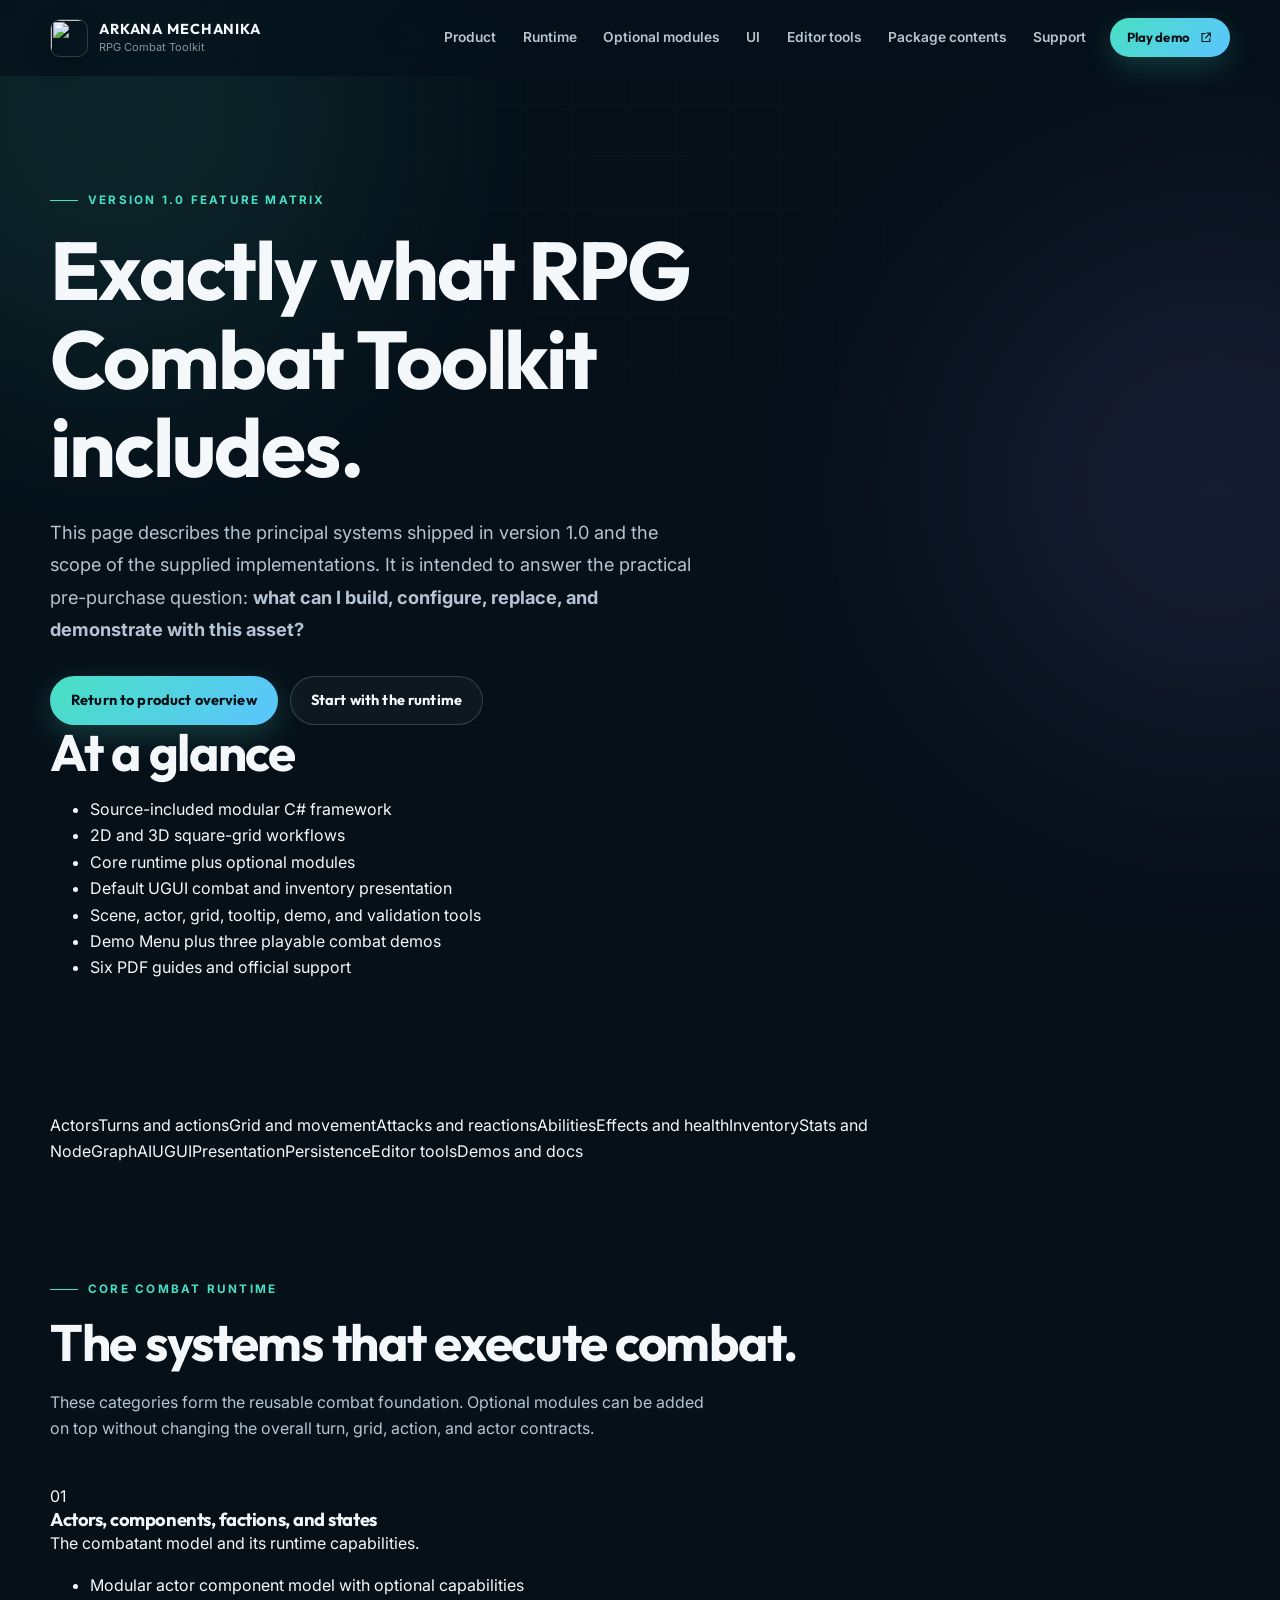
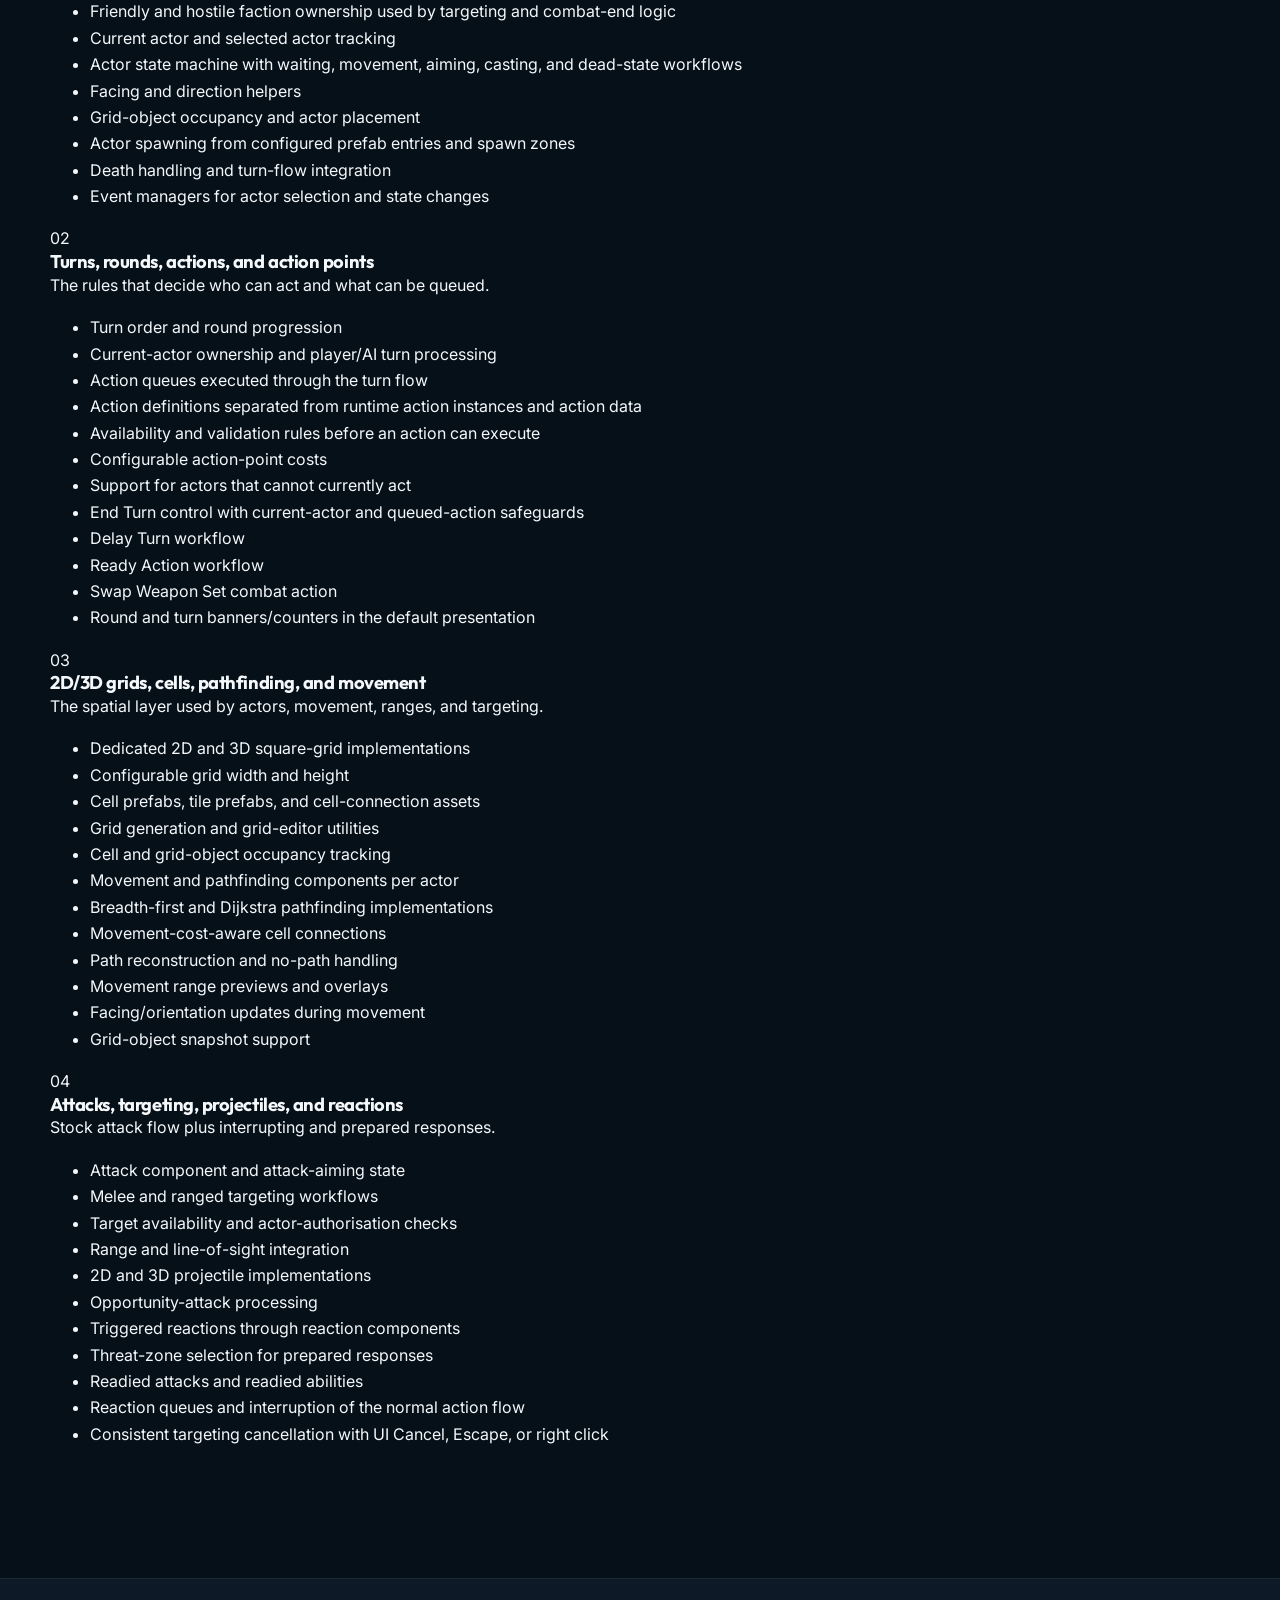
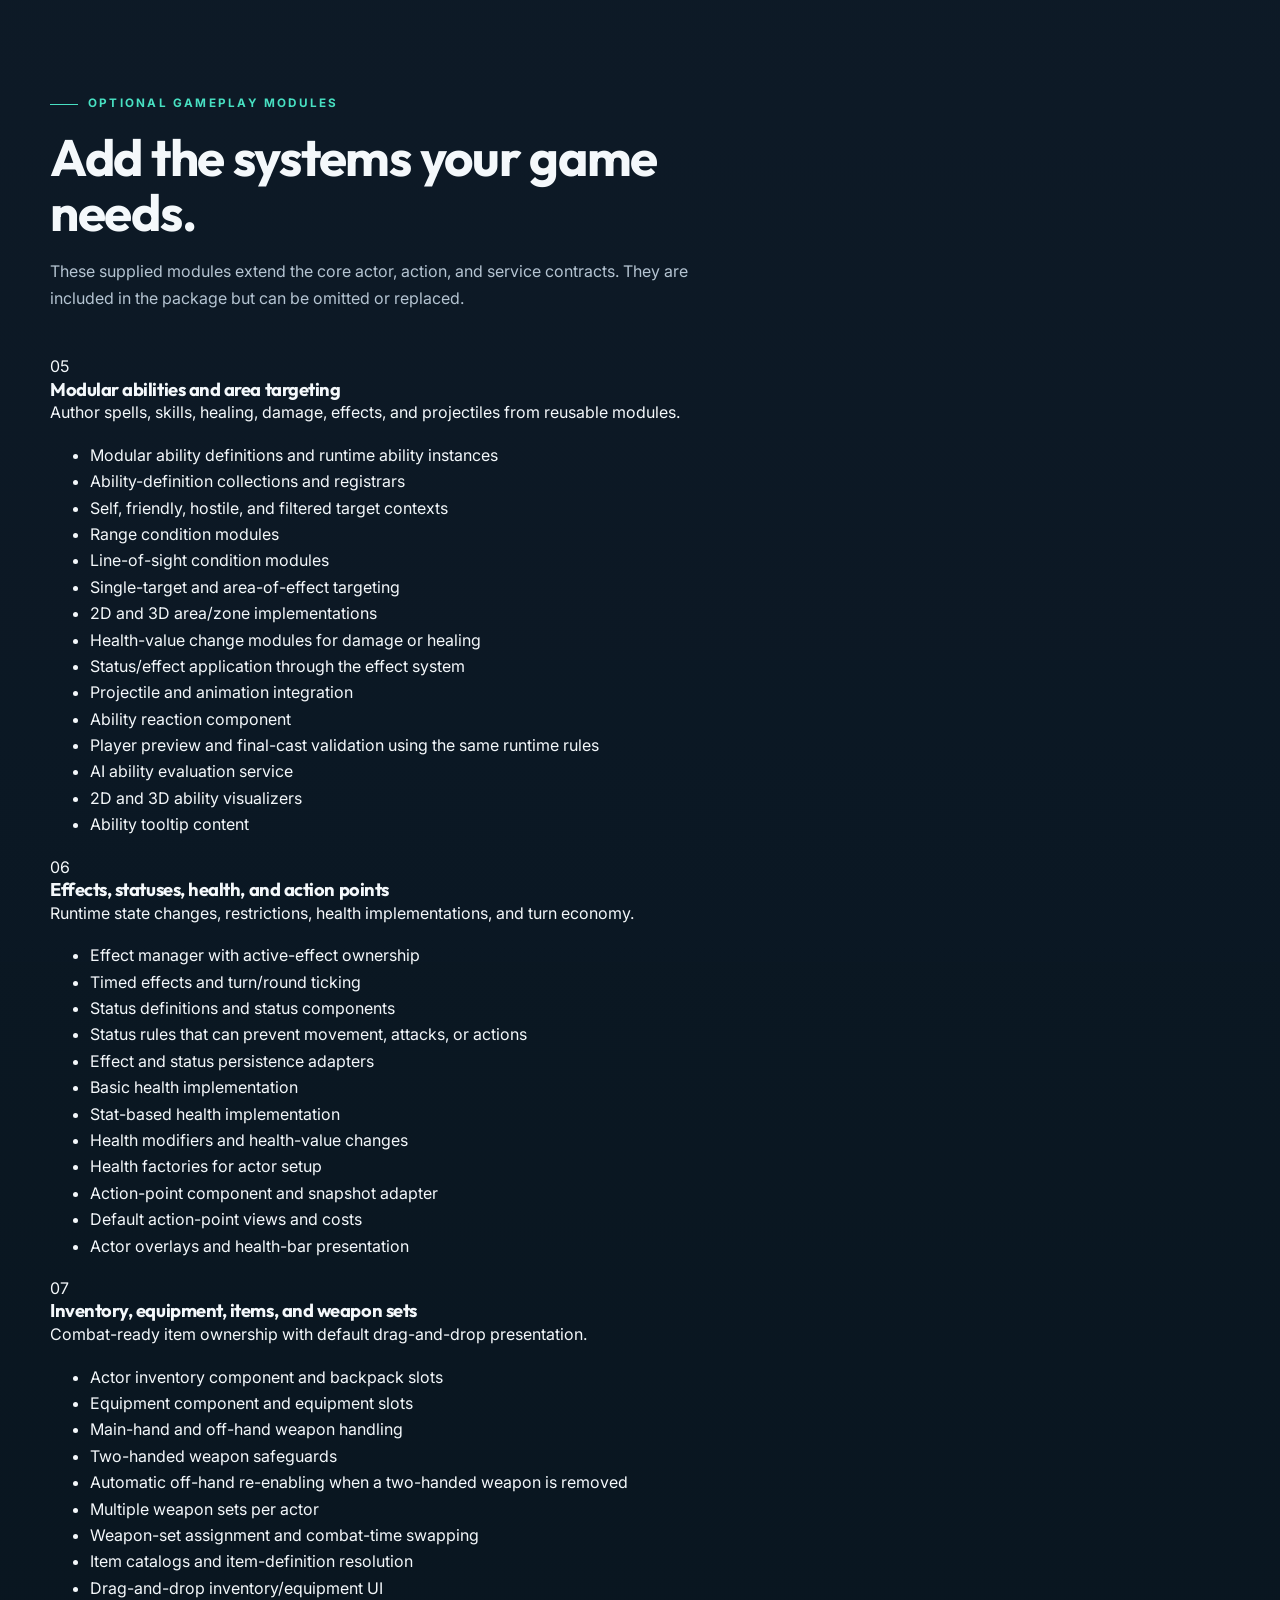
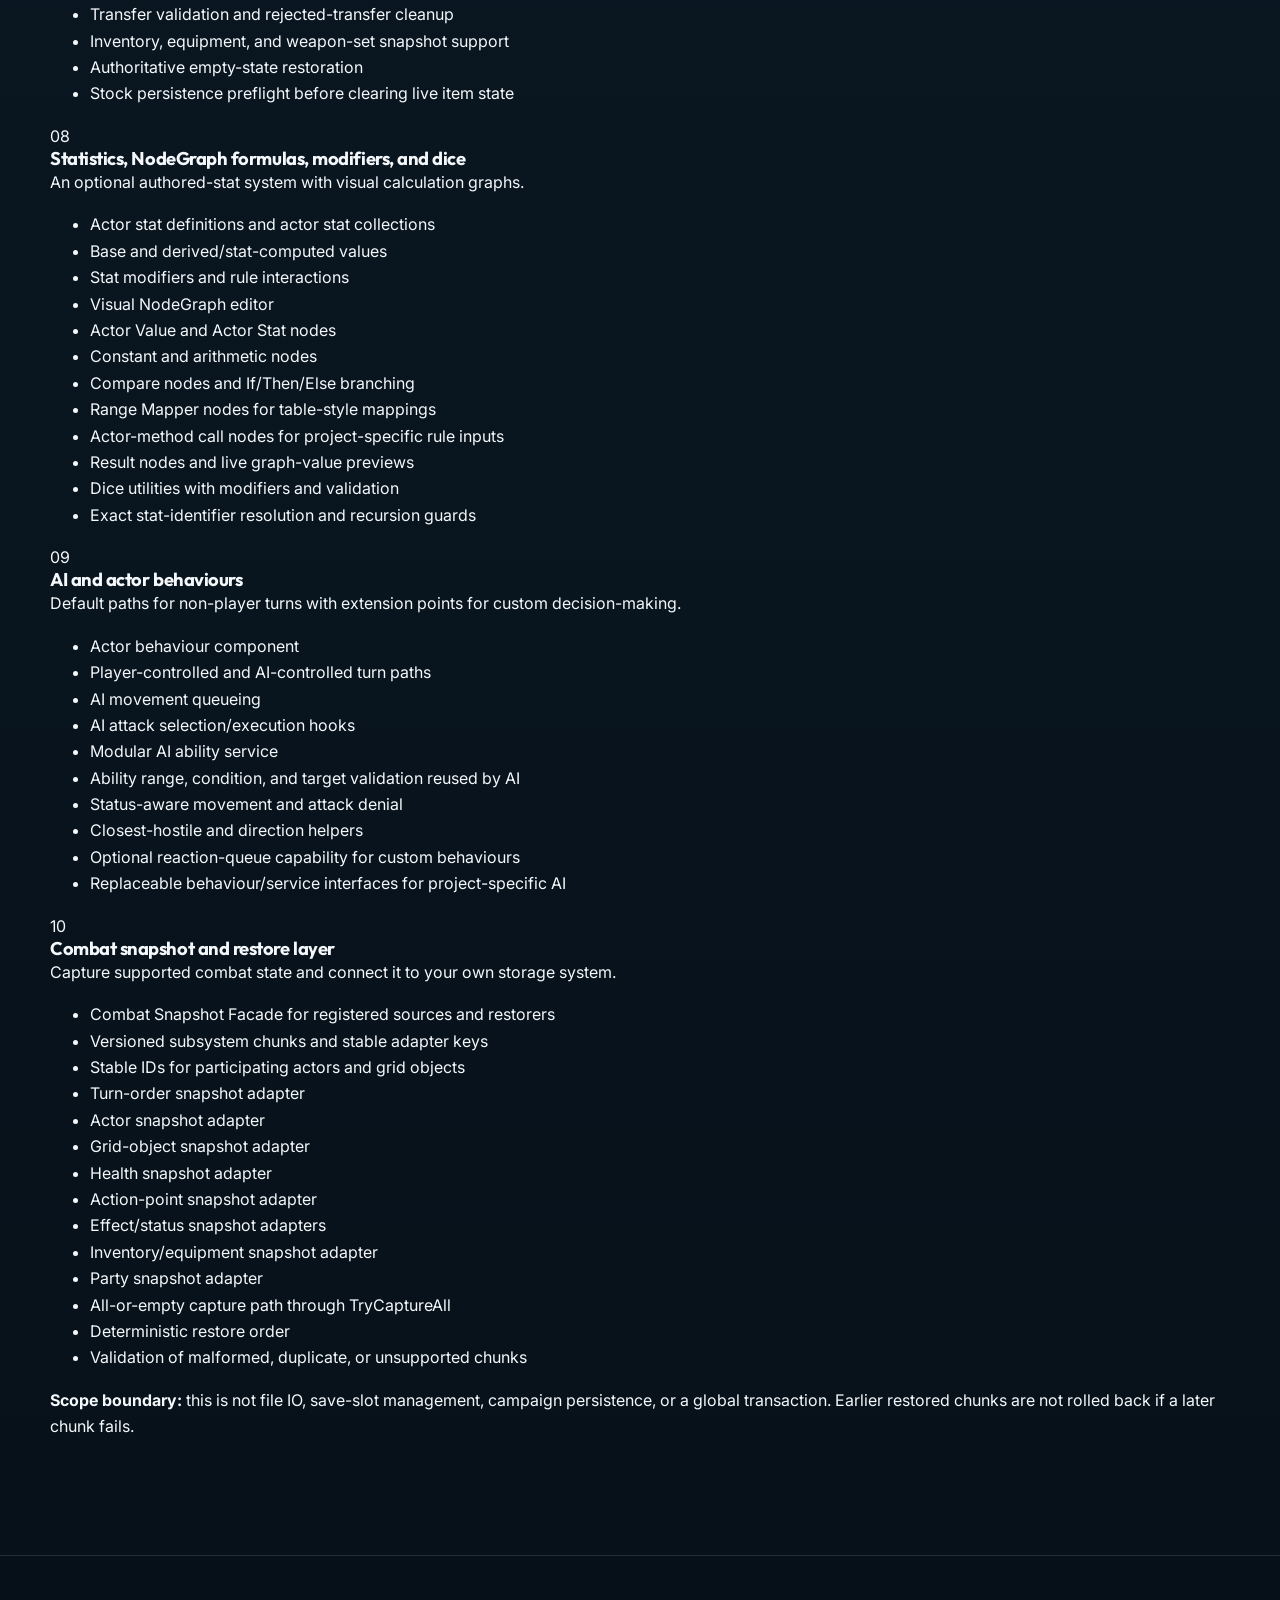
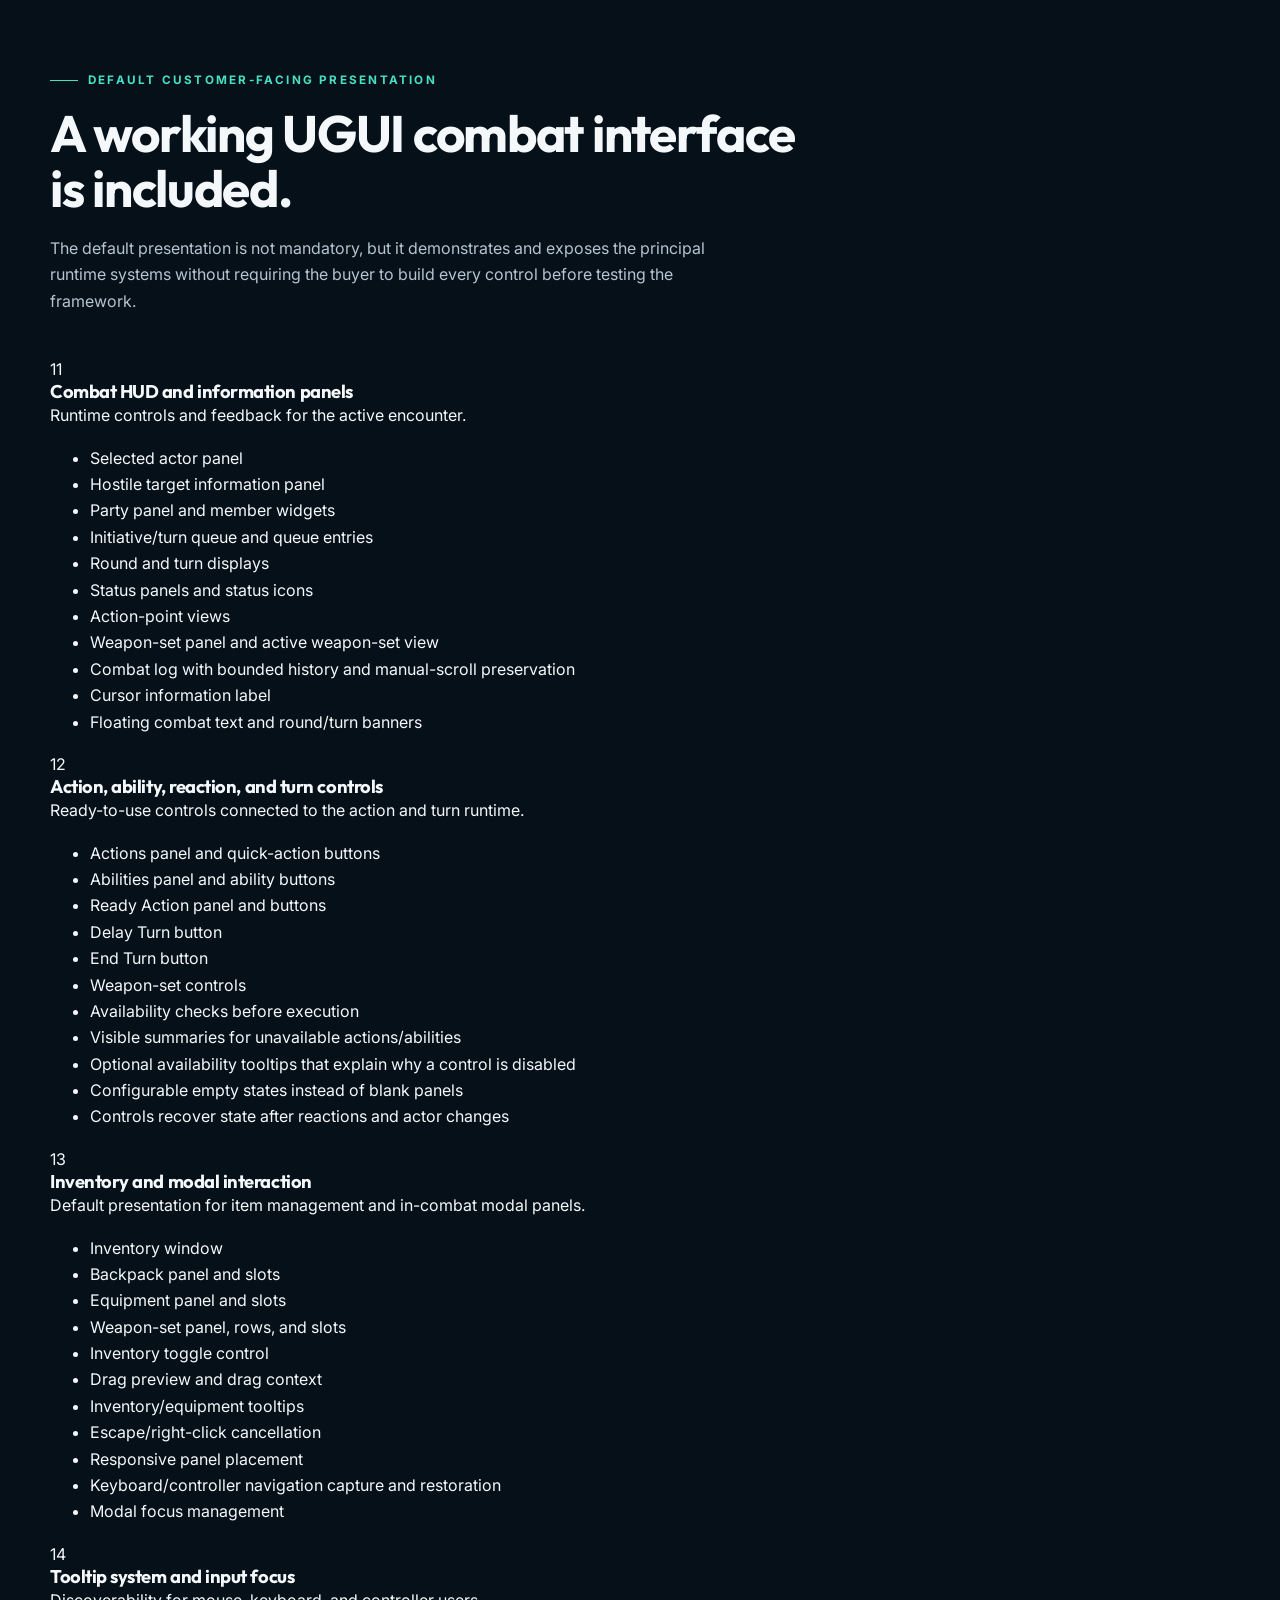
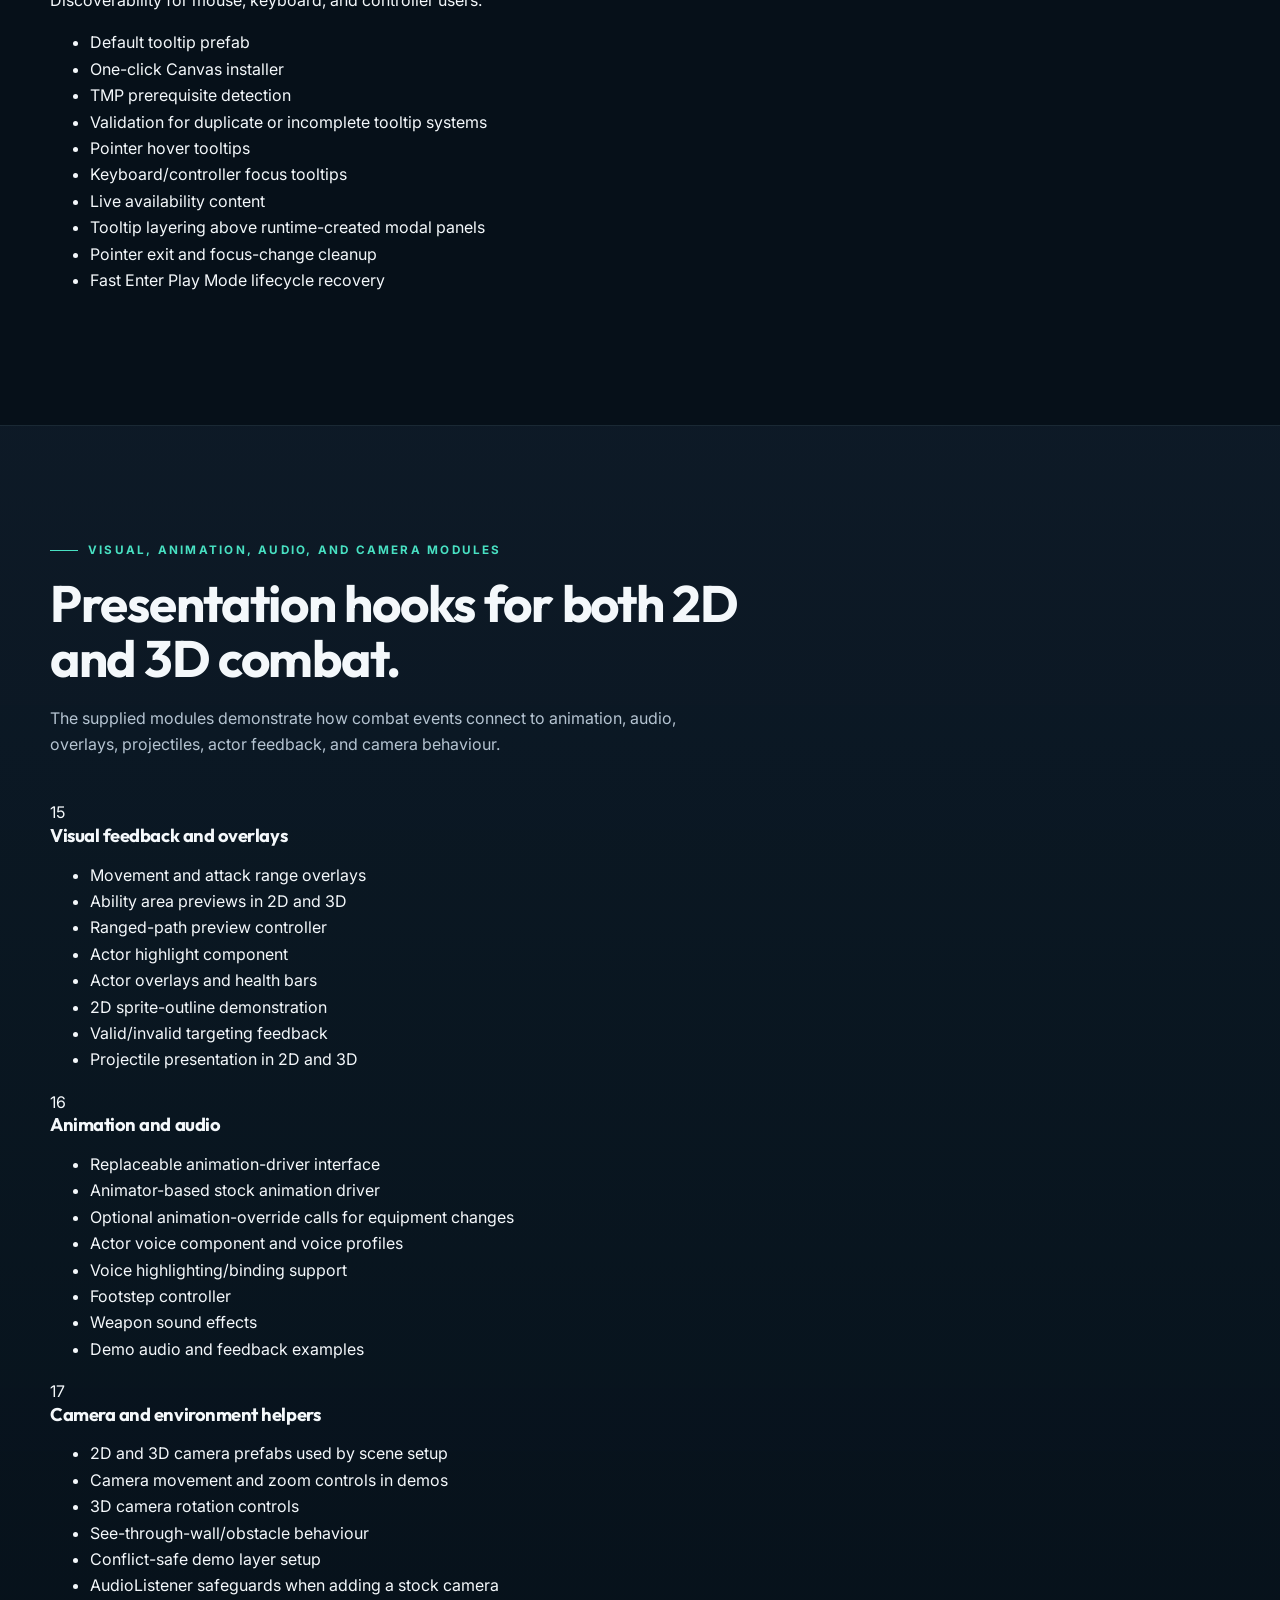
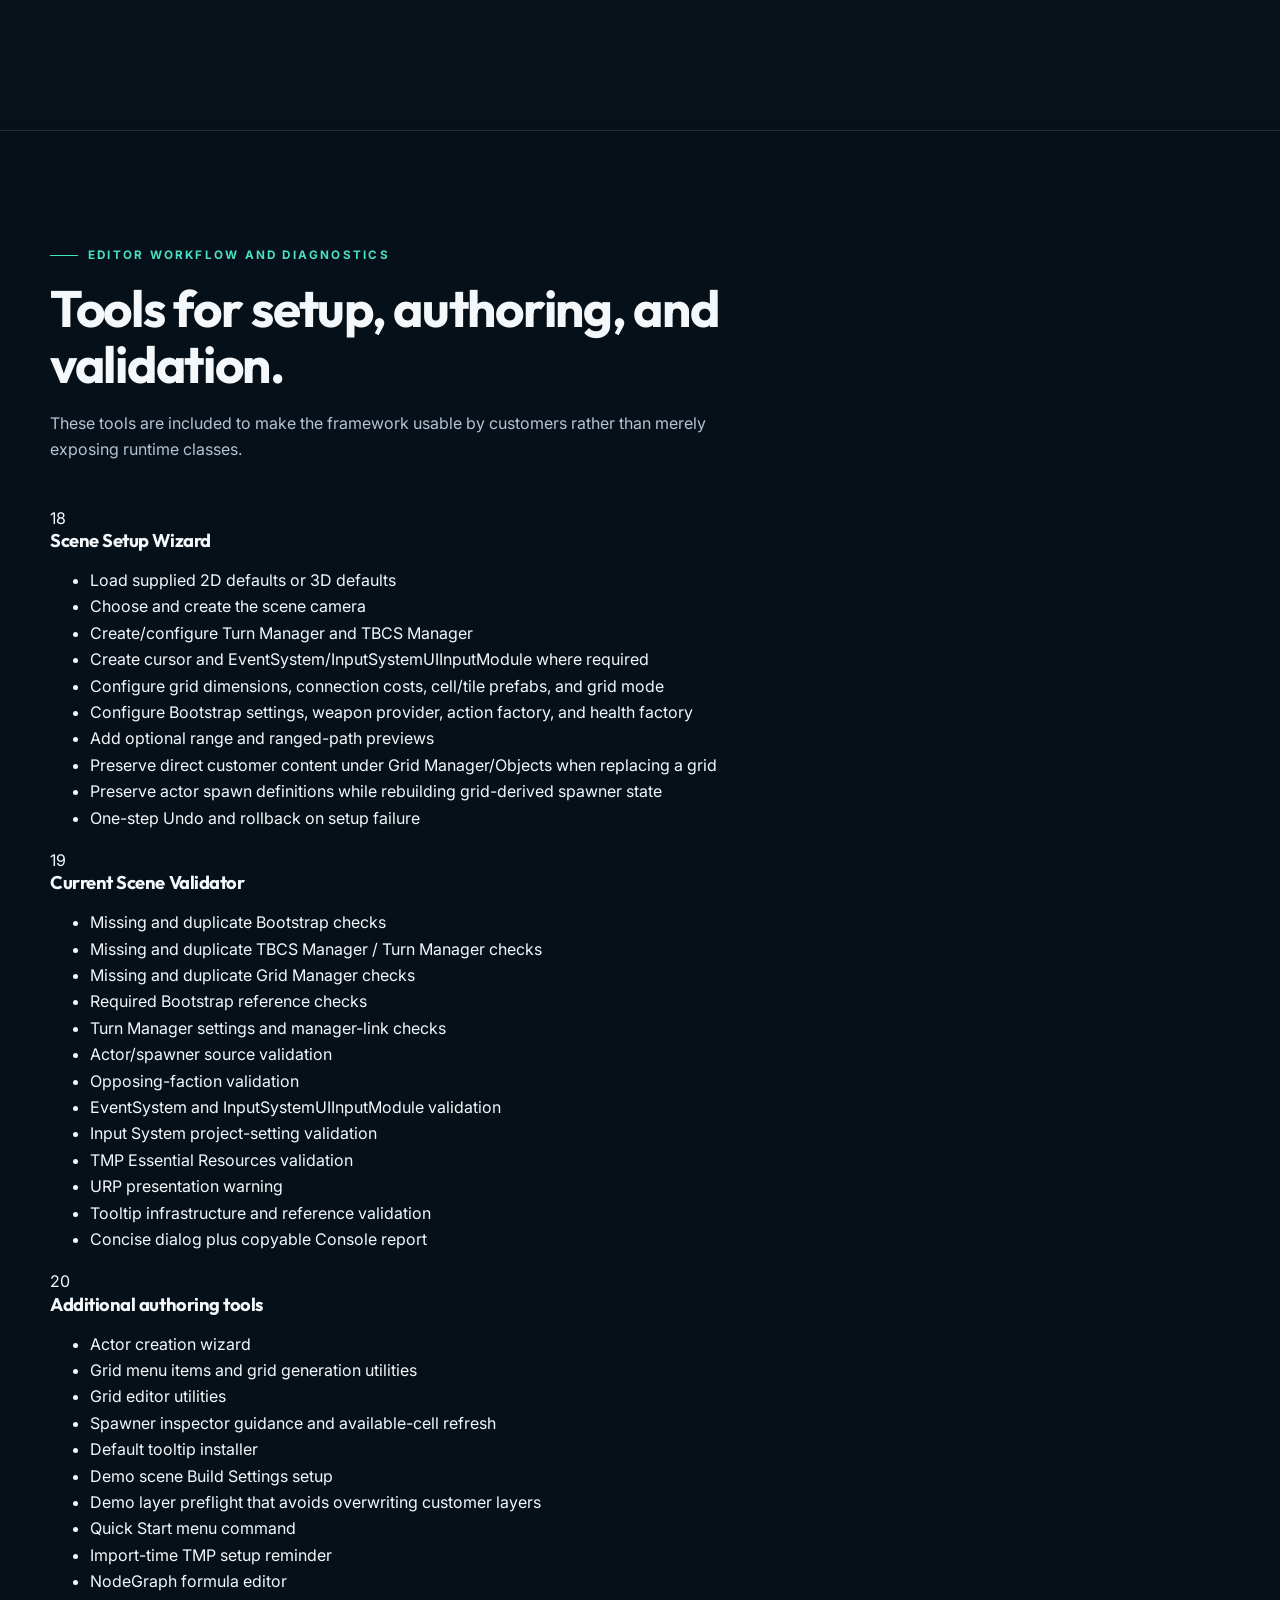
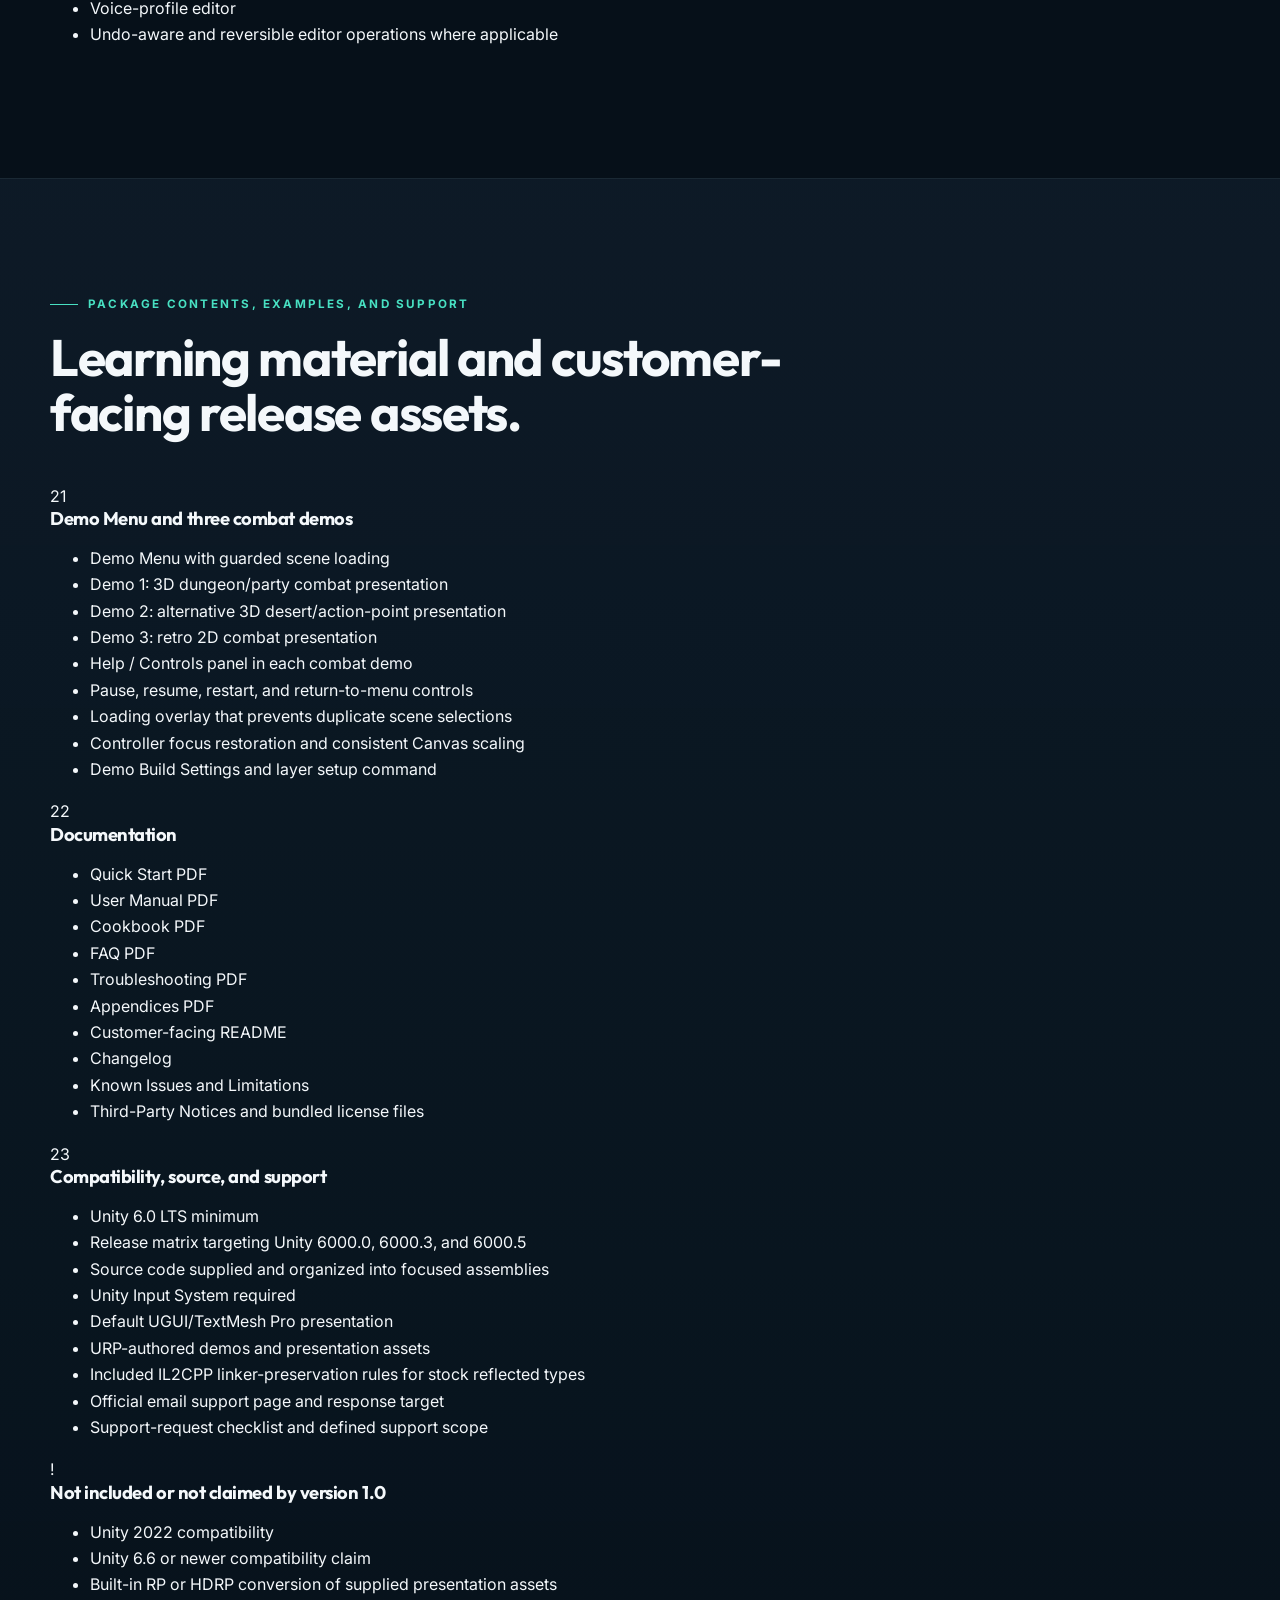
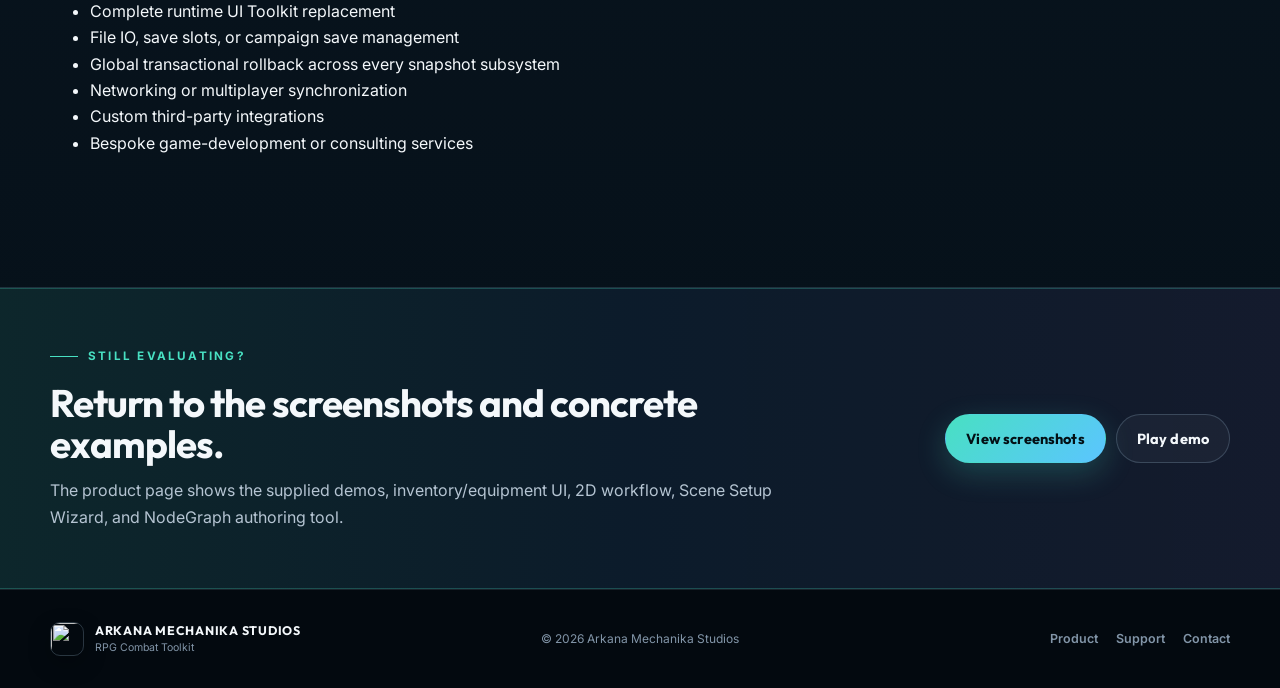
==== features/index.html @ 95cff7cf "Add complete RPG Combat Toolkit feature matrix" ====
<!DOCTYPE html>
<html lang="en">
<head>
  <meta charset="utf-8">
  <meta name="viewport" content="width=device-width, initial-scale=1">
  <title>RPG Combat Toolkit — Complete Version 1.0 Feature List</title>
  <meta name="description" content="Complete category-by-category feature list for RPG Combat Toolkit version 1.0: actors, turns, actions, grids, attacks, abilities, reactions, inventory, stats, AI, UI, persistence, editor tools, demos, documentation, requirements, and limits.">
  <meta name="theme-color" content="#061019">
  <meta name="robots" content="index,follow,max-image-preview:large">
  <link rel="canonical" href="https://arkana-mechanika-studios.github.io/features/">
  <link rel="icon" href="/assets/favicon.svg" type="image/svg+xml">
  <link rel="manifest" href="/site.webmanifest">
  <link rel="preconnect" href="https://fonts.googleapis.com">
  <link rel="preconnect" href="https://fonts.gstatic.com" crossorigin>
  <link href="https://fonts.googleapis.com/css2?family=Inter:wght@400;500;600;700&family=Outfit:wght@500;600;700&display=swap" rel="stylesheet">
  <link rel="stylesheet" href="/style.css">
  <meta property="og:type" content="website">
  <meta property="og:site_name" content="Arkana Mechanika Studios">
  <meta property="og:url" content="https://arkana-mechanika-studios.github.io/features/">
  <meta property="og:title" content="RPG Combat Toolkit — Complete Feature List">
  <meta property="og:description" content="A detailed description of every principal runtime, UI, editor, persistence, demo, and documentation system in version 1.0.">
  <meta property="og:image" content="https://arkana-mechanika-studios.github.io/assets/showcase/ac-graph.webp">
</head>
<body>
  <a class="skip-link" href="#main">Skip to content</a>
  <div class="ambient-grid" aria-hidden="true"></div>

  <header class="site-header" data-header>
    <nav class="nav container" aria-label="Primary navigation">
      <a class="brand" href="/" aria-label="Arkana Mechanika Studios home"><img src="/assets/logo.png" alt="" width="38" height="38"><span><strong>Arkana Mechanika</strong><small>RPG Combat Toolkit</small></span></a>
      <button class="nav-toggle" type="button" aria-expanded="false" aria-controls="nav-menu" data-nav-toggle><span class="sr-only">Open navigation</span><span></span><span></span><span></span></button>
      <div class="nav-menu" id="nav-menu" data-nav-menu>
        <a href="/">Product</a>
        <a href="#runtime">Runtime</a>
        <a href="#optional">Optional modules</a>
        <a href="#ui">UI</a>
        <a href="#editor">Editor tools</a>
        <a href="#package">Package contents</a>
        <a href="/support/">Support</a>
        <a class="button button--small button--primary nav-demo" href="https://arkana-mechanika-studios.itch.io/rpg-combat-toolkit-demo-1" target="_blank" rel="noopener noreferrer">Play demo <svg aria-hidden="true"><use href="/assets/icons.svg#external"></use></svg></a>
      </div>
    </nav>
  </header>

  <main id="main">
    <section class="section feature-hero">
      <div class="container feature-hero-layout">
        <div class="reveal">
          <p class="eyebrow"><span></span> Version 1.0 feature matrix</p>
          <h1>Exactly what RPG Combat Toolkit includes.</h1>
          <p class="hero-lede">This page describes the principal systems shipped in version 1.0 and the scope of the supplied implementations. It is intended to answer the practical pre-purchase question: <strong>what can I build, configure, replace, and demonstrate with this asset?</strong></p>
          <div class="hero-actions"><a class="button button--primary" href="/">Return to product overview</a><a class="button button--secondary" href="#runtime">Start with the runtime</a></div>
        </div>
        <aside class="feature-summary reveal"><h2>At a glance</h2><ul><li>Source-included modular C# framework</li><li>2D and 3D square-grid workflows</li><li>Core runtime plus optional modules</li><li>Default UGUI combat and inventory presentation</li><li>Scene, actor, grid, tooltip, demo, and validation tools</li><li>Demo Menu plus three playable combat demos</li><li>Six PDF guides and official support</li></ul></aside>
      </div>
    </section>

    <nav class="feature-jump container" aria-label="Feature categories">
      <a href="#actors">Actors</a><a href="#turns">Turns and actions</a><a href="#grids">Grid and movement</a><a href="#attacks">Attacks and reactions</a><a href="#abilities">Abilities</a><a href="#effects">Effects and health</a><a href="#inventory">Inventory</a><a href="#stats">Stats and NodeGraph</a><a href="#ai">AI</a><a href="#ui">UGUI</a><a href="#presentation">Presentation</a><a href="#persistence">Persistence</a><a href="#editor">Editor tools</a><a href="#package">Demos and docs</a>
    </nav>

    <section class="section" id="runtime">
      <div class="container">
        <div class="section-heading reveal"><p class="eyebrow"><span></span> Core combat runtime</p><h2>The systems that execute combat.</h2><p>These categories form the reusable combat foundation. Optional modules can be added on top without changing the overall turn, grid, action, and actor contracts.</p></div>
        <div class="catalogue-grid">
          <article class="catalogue-card reveal" id="actors"><header><span>01</span><div><h3>Actors, components, factions, and states</h3><p>The combatant model and its runtime capabilities.</p></div></header><ul><li>Modular actor component model with optional capabilities</li><li>Friendly and hostile faction ownership used by targeting and combat-end logic</li><li>Current actor and selected actor tracking</li><li>Actor state machine with waiting, movement, aiming, casting, and dead-state workflows</li><li>Facing and direction helpers</li><li>Grid-object occupancy and actor placement</li><li>Actor spawning from configured prefab entries and spawn zones</li><li>Death handling and turn-flow integration</li><li>Event managers for actor selection and state changes</li></ul></article>

          <article class="catalogue-card reveal" id="turns"><header><span>02</span><div><h3>Turns, rounds, actions, and action points</h3><p>The rules that decide who can act and what can be queued.</p></div></header><ul><li>Turn order and round progression</li><li>Current-actor ownership and player/AI turn processing</li><li>Action queues executed through the turn flow</li><li>Action definitions separated from runtime action instances and action data</li><li>Availability and validation rules before an action can execute</li><li>Configurable action-point costs</li><li>Support for actors that cannot currently act</li><li>End Turn control with current-actor and queued-action safeguards</li><li>Delay Turn workflow</li><li>Ready Action workflow</li><li>Swap Weapon Set combat action</li><li>Round and turn banners/counters in the default presentation</li></ul></article>

          <article class="catalogue-card reveal" id="grids"><header><span>03</span><div><h3>2D/3D grids, cells, pathfinding, and movement</h3><p>The spatial layer used by actors, movement, ranges, and targeting.</p></div></header><ul><li>Dedicated 2D and 3D square-grid implementations</li><li>Configurable grid width and height</li><li>Cell prefabs, tile prefabs, and cell-connection assets</li><li>Grid generation and grid-editor utilities</li><li>Cell and grid-object occupancy tracking</li><li>Movement and pathfinding components per actor</li><li>Breadth-first and Dijkstra pathfinding implementations</li><li>Movement-cost-aware cell connections</li><li>Path reconstruction and no-path handling</li><li>Movement range previews and overlays</li><li>Facing/orientation updates during movement</li><li>Grid-object snapshot support</li></ul></article>

          <article class="catalogue-card reveal" id="attacks"><header><span>04</span><div><h3>Attacks, targeting, projectiles, and reactions</h3><p>Stock attack flow plus interrupting and prepared responses.</p></div></header><ul><li>Attack component and attack-aiming state</li><li>Melee and ranged targeting workflows</li><li>Target availability and actor-authorisation checks</li><li>Range and line-of-sight integration</li><li>2D and 3D projectile implementations</li><li>Opportunity-attack processing</li><li>Triggered reactions through reaction components</li><li>Threat-zone selection for prepared responses</li><li>Readied attacks and readied abilities</li><li>Reaction queues and interruption of the normal action flow</li><li>Consistent targeting cancellation with UI Cancel, Escape, or right click</li></ul></article>
        </div>
      </div>
    </section>

    <section class="section section--surface" id="optional">
      <div class="container">
        <div class="section-heading reveal"><p class="eyebrow"><span></span> Optional gameplay modules</p><h2>Add the systems your game needs.</h2><p>These supplied modules extend the core actor, action, and service contracts. They are included in the package but can be omitted or replaced.</p></div>
        <div class="catalogue-grid">
          <article class="catalogue-card reveal" id="abilities"><header><span>05</span><div><h3>Modular abilities and area targeting</h3><p>Author spells, skills, healing, damage, effects, and projectiles from reusable modules.</p></div></header><ul><li>Modular ability definitions and runtime ability instances</li><li>Ability-definition collections and registrars</li><li>Self, friendly, hostile, and filtered target contexts</li><li>Range condition modules</li><li>Line-of-sight condition modules</li><li>Single-target and area-of-effect targeting</li><li>2D and 3D area/zone implementations</li><li>Health-value change modules for damage or healing</li><li>Status/effect application through the effect system</li><li>Projectile and animation integration</li><li>Ability reaction component</li><li>Player preview and final-cast validation using the same runtime rules</li><li>AI ability evaluation service</li><li>2D and 3D ability visualizers</li><li>Ability tooltip content</li></ul></article>

          <article class="catalogue-card reveal" id="effects"><header><span>06</span><div><h3>Effects, statuses, health, and action points</h3><p>Runtime state changes, restrictions, health implementations, and turn economy.</p></div></header><ul><li>Effect manager with active-effect ownership</li><li>Timed effects and turn/round ticking</li><li>Status definitions and status components</li><li>Status rules that can prevent movement, attacks, or actions</li><li>Effect and status persistence adapters</li><li>Basic health implementation</li><li>Stat-based health implementation</li><li>Health modifiers and health-value changes</li><li>Health factories for actor setup</li><li>Action-point component and snapshot adapter</li><li>Default action-point views and costs</li><li>Actor overlays and health-bar presentation</li></ul></article>

          <article class="catalogue-card reveal" id="inventory"><header><span>07</span><div><h3>Inventory, equipment, items, and weapon sets</h3><p>Combat-ready item ownership with default drag-and-drop presentation.</p></div></header><ul><li>Actor inventory component and backpack slots</li><li>Equipment component and equipment slots</li><li>Main-hand and off-hand weapon handling</li><li>Two-handed weapon safeguards</li><li>Automatic off-hand re-enabling when a two-handed weapon is removed</li><li>Multiple weapon sets per actor</li><li>Weapon-set assignment and combat-time swapping</li><li>Item catalogs and item-definition resolution</li><li>Drag-and-drop inventory/equipment UI</li><li>Transfer validation and rejected-transfer cleanup</li><li>Inventory, equipment, and weapon-set snapshot support</li><li>Authoritative empty-state restoration</li><li>Stock persistence preflight before clearing live item state</li></ul></article>

          <article class="catalogue-card reveal" id="stats"><header><span>08</span><div><h3>Statistics, NodeGraph formulas, modifiers, and dice</h3><p>An optional authored-stat system with visual calculation graphs.</p></div></header><ul><li>Actor stat definitions and actor stat collections</li><li>Base and derived/stat-computed values</li><li>Stat modifiers and rule interactions</li><li>Visual NodeGraph editor</li><li>Actor Value and Actor Stat nodes</li><li>Constant and arithmetic nodes</li><li>Compare nodes and If/Then/Else branching</li><li>Range Mapper nodes for table-style mappings</li><li>Actor-method call nodes for project-specific rule inputs</li><li>Result nodes and live graph-value previews</li><li>Dice utilities with modifiers and validation</li><li>Exact stat-identifier resolution and recursion guards</li></ul></article>

          <article class="catalogue-card reveal" id="ai"><header><span>09</span><div><h3>AI and actor behaviours</h3><p>Default paths for non-player turns with extension points for custom decision-making.</p></div></header><ul><li>Actor behaviour component</li><li>Player-controlled and AI-controlled turn paths</li><li>AI movement queueing</li><li>AI attack selection/execution hooks</li><li>Modular AI ability service</li><li>Ability range, condition, and target validation reused by AI</li><li>Status-aware movement and attack denial</li><li>Closest-hostile and direction helpers</li><li>Optional reaction-queue capability for custom behaviours</li><li>Replaceable behaviour/service interfaces for project-specific AI</li></ul></article>

          <article class="catalogue-card reveal" id="persistence"><header><span>10</span><div><h3>Combat snapshot and restore layer</h3><p>Capture supported combat state and connect it to your own storage system.</p></div></header><ul><li>Combat Snapshot Facade for registered sources and restorers</li><li>Versioned subsystem chunks and stable adapter keys</li><li>Stable IDs for participating actors and grid objects</li><li>Turn-order snapshot adapter</li><li>Actor snapshot adapter</li><li>Grid-object snapshot adapter</li><li>Health snapshot adapter</li><li>Action-point snapshot adapter</li><li>Effect/status snapshot adapters</li><li>Inventory/equipment snapshot adapter</li><li>Party snapshot adapter</li><li>All-or-empty capture path through TryCaptureAll</li><li>Deterministic restore order</li><li>Validation of malformed, duplicate, or unsupported chunks</li></ul><div class="scope-note"><strong>Scope boundary:</strong> this is not file IO, save-slot management, campaign persistence, or a global transaction. Earlier restored chunks are not rolled back if a later chunk fails.</div></article>
        </div>
      </div>
    </section>

    <section class="section" id="ui">
      <div class="container">
        <div class="section-heading reveal"><p class="eyebrow"><span></span> Default customer-facing presentation</p><h2>A working UGUI combat interface is included.</h2><p>The default presentation is not mandatory, but it demonstrates and exposes the principal runtime systems without requiring the buyer to build every control before testing the framework.</p></div>
        <div class="catalogue-grid">
          <article class="catalogue-card reveal"><header><span>11</span><div><h3>Combat HUD and information panels</h3><p>Runtime controls and feedback for the active encounter.</p></div></header><ul><li>Selected actor panel</li><li>Hostile target information panel</li><li>Party panel and member widgets</li><li>Initiative/turn queue and queue entries</li><li>Round and turn displays</li><li>Status panels and status icons</li><li>Action-point views</li><li>Weapon-set panel and active weapon-set view</li><li>Combat log with bounded history and manual-scroll preservation</li><li>Cursor information label</li><li>Floating combat text and round/turn banners</li></ul></article>

          <article class="catalogue-card reveal"><header><span>12</span><div><h3>Action, ability, reaction, and turn controls</h3><p>Ready-to-use controls connected to the action and turn runtime.</p></div></header><ul><li>Actions panel and quick-action buttons</li><li>Abilities panel and ability buttons</li><li>Ready Action panel and buttons</li><li>Delay Turn button</li><li>End Turn button</li><li>Weapon-set controls</li><li>Availability checks before execution</li><li>Visible summaries for unavailable actions/abilities</li><li>Optional availability tooltips that explain why a control is disabled</li><li>Configurable empty states instead of blank panels</li><li>Controls recover state after reactions and actor changes</li></ul></article>

          <article class="catalogue-card reveal"><header><span>13</span><div><h3>Inventory and modal interaction</h3><p>Default presentation for item management and in-combat modal panels.</p></div></header><ul><li>Inventory window</li><li>Backpack panel and slots</li><li>Equipment panel and slots</li><li>Weapon-set panel, rows, and slots</li><li>Inventory toggle control</li><li>Drag preview and drag context</li><li>Inventory/equipment tooltips</li><li>Escape/right-click cancellation</li><li>Responsive panel placement</li><li>Keyboard/controller navigation capture and restoration</li><li>Modal focus management</li></ul></article>

          <article class="catalogue-card reveal"><header><span>14</span><div><h3>Tooltip system and input focus</h3><p>Discoverability for mouse, keyboard, and controller users.</p></div></header><ul><li>Default tooltip prefab</li><li>One-click Canvas installer</li><li>TMP prerequisite detection</li><li>Validation for duplicate or incomplete tooltip systems</li><li>Pointer hover tooltips</li><li>Keyboard/controller focus tooltips</li><li>Live availability content</li><li>Tooltip layering above runtime-created modal panels</li><li>Pointer exit and focus-change cleanup</li><li>Fast Enter Play Mode lifecycle recovery</li></ul></article>
        </div>
      </div>
    </section>

    <section class="section section--surface" id="presentation">
      <div class="container">
        <div class="section-heading reveal"><p class="eyebrow"><span></span> Visual, animation, audio, and camera modules</p><h2>Presentation hooks for both 2D and 3D combat.</h2><p>The supplied modules demonstrate how combat events connect to animation, audio, overlays, projectiles, actor feedback, and camera behaviour.</p></div>
        <div class="catalogue-grid">
          <article class="catalogue-card reveal"><header><span>15</span><div><h3>Visual feedback and overlays</h3></div></header><ul><li>Movement and attack range overlays</li><li>Ability area previews in 2D and 3D</li><li>Ranged-path preview controller</li><li>Actor highlight component</li><li>Actor overlays and health bars</li><li>2D sprite-outline demonstration</li><li>Valid/invalid targeting feedback</li><li>Projectile presentation in 2D and 3D</li></ul></article>
          <article class="catalogue-card reveal"><header><span>16</span><div><h3>Animation and audio</h3></div></header><ul><li>Replaceable animation-driver interface</li><li>Animator-based stock animation driver</li><li>Optional animation-override calls for equipment changes</li><li>Actor voice component and voice profiles</li><li>Voice highlighting/binding support</li><li>Footstep controller</li><li>Weapon sound effects</li><li>Demo audio and feedback examples</li></ul></article>
          <article class="catalogue-card reveal"><header><span>17</span><div><h3>Camera and environment helpers</h3></div></header><ul><li>2D and 3D camera prefabs used by scene setup</li><li>Camera movement and zoom controls in demos</li><li>3D camera rotation controls</li><li>See-through-wall/obstacle behaviour</li><li>Conflict-safe demo layer setup</li><li>AudioListener safeguards when adding a stock camera</li></ul></article>
        </div>
      </div>
    </section>

    <section class="section" id="editor">
      <div class="container">
        <div class="section-heading reveal"><p class="eyebrow"><span></span> Editor workflow and diagnostics</p><h2>Tools for setup, authoring, and validation.</h2><p>These tools are included to make the framework usable by customers rather than merely exposing runtime classes.</p></div>
        <div class="catalogue-grid">
          <article class="catalogue-card reveal"><header><span>18</span><div><h3>Scene Setup Wizard</h3></div></header><ul><li>Load supplied 2D defaults or 3D defaults</li><li>Choose and create the scene camera</li><li>Create/configure Turn Manager and TBCS Manager</li><li>Create cursor and EventSystem/InputSystemUIInputModule where required</li><li>Configure grid dimensions, connection costs, cell/tile prefabs, and grid mode</li><li>Configure Bootstrap settings, weapon provider, action factory, and health factory</li><li>Add optional range and ranged-path previews</li><li>Preserve direct customer content under Grid Manager/Objects when replacing a grid</li><li>Preserve actor spawn definitions while rebuilding grid-derived spawner state</li><li>One-step Undo and rollback on setup failure</li></ul></article>

          <article class="catalogue-card reveal"><header><span>19</span><div><h3>Current Scene Validator</h3></div></header><ul><li>Missing and duplicate Bootstrap checks</li><li>Missing and duplicate TBCS Manager / Turn Manager checks</li><li>Missing and duplicate Grid Manager checks</li><li>Required Bootstrap reference checks</li><li>Turn Manager settings and manager-link checks</li><li>Actor/spawner source validation</li><li>Opposing-faction validation</li><li>EventSystem and InputSystemUIInputModule validation</li><li>Input System project-setting validation</li><li>TMP Essential Resources validation</li><li>URP presentation warning</li><li>Tooltip infrastructure and reference validation</li><li>Concise dialog plus copyable Console report</li></ul></article>

          <article class="catalogue-card reveal"><header><span>20</span><div><h3>Additional authoring tools</h3></div></header><ul><li>Actor creation wizard</li><li>Grid menu items and grid generation utilities</li><li>Grid editor utilities</li><li>Spawner inspector guidance and available-cell refresh</li><li>Default tooltip installer</li><li>Demo scene Build Settings setup</li><li>Demo layer preflight that avoids overwriting customer layers</li><li>Quick Start menu command</li><li>Import-time TMP setup reminder</li><li>NodeGraph formula editor</li><li>Voice-profile editor</li><li>Undo-aware and reversible editor operations where applicable</li></ul></article>
        </div>
      </div>
    </section>

    <section class="section section--surface" id="package">
      <div class="container">
        <div class="section-heading reveal"><p class="eyebrow"><span></span> Package contents, examples, and support</p><h2>Learning material and customer-facing release assets.</h2></div>
        <div class="catalogue-grid">
          <article class="catalogue-card reveal"><header><span>21</span><div><h3>Demo Menu and three combat demos</h3></div></header><ul><li>Demo Menu with guarded scene loading</li><li>Demo 1: 3D dungeon/party combat presentation</li><li>Demo 2: alternative 3D desert/action-point presentation</li><li>Demo 3: retro 2D combat presentation</li><li>Help / Controls panel in each combat demo</li><li>Pause, resume, restart, and return-to-menu controls</li><li>Loading overlay that prevents duplicate scene selections</li><li>Controller focus restoration and consistent Canvas scaling</li><li>Demo Build Settings and layer setup command</li></ul></article>

          <article class="catalogue-card reveal"><header><span>22</span><div><h3>Documentation</h3></div></header><ul><li>Quick Start PDF</li><li>User Manual PDF</li><li>Cookbook PDF</li><li>FAQ PDF</li><li>Troubleshooting PDF</li><li>Appendices PDF</li><li>Customer-facing README</li><li>Changelog</li><li>Known Issues and Limitations</li><li>Third-Party Notices and bundled license files</li></ul></article>

          <article class="catalogue-card reveal"><header><span>23</span><div><h3>Compatibility, source, and support</h3></div></header><ul><li>Unity 6.0 LTS minimum</li><li>Release matrix targeting Unity 6000.0, 6000.3, and 6000.5</li><li>Source code supplied and organized into focused assemblies</li><li>Unity Input System required</li><li>Default UGUI/TextMesh Pro presentation</li><li>URP-authored demos and presentation assets</li><li>Included IL2CPP linker-preservation rules for stock reflected types</li><li>Official email support page and response target</li><li>Support-request checklist and defined support scope</li></ul></article>

          <article class="catalogue-card catalogue-card--warning reveal"><header><span>!</span><div><h3>Not included or not claimed by version 1.0</h3></div></header><ul><li>Unity 2022 compatibility</li><li>Unity 6.6 or newer compatibility claim</li><li>Built-in RP or HDRP conversion of supplied presentation assets</li><li>Complete runtime UI Toolkit replacement</li><li>File IO, save slots, or campaign save management</li><li>Global transactional rollback across every snapshot subsystem</li><li>Networking or multiplayer synchronization</li><li>Custom third-party integrations</li><li>Bespoke game-development or consulting services</li></ul></article>
        </div>
      </div>
    </section>

    <section class="release-cta">
      <div class="container release-layout reveal"><div><p class="eyebrow"><span></span> Still evaluating?</p><h2>Return to the screenshots and concrete examples.</h2><p>The product page shows the supplied demos, inventory/equipment UI, 2D workflow, Scene Setup Wizard, and NodeGraph authoring tool.</p></div><div class="release-actions"><a class="button button--primary" href="/#showcase">View screenshots</a><a class="button button--secondary" href="https://arkana-mechanika-studios.itch.io/rpg-combat-toolkit-demo-1" target="_blank" rel="noopener noreferrer">Play demo</a></div></div>
    </section>
  </main>

  <footer class="site-footer"><div class="container footer-layout"><a class="brand brand--footer" href="/"><img src="/assets/logo.png" alt="" width="34" height="34"><span><strong>Arkana Mechanika Studios</strong><small>RPG Combat Toolkit</small></span></a><p>© <span data-year></span> Arkana Mechanika Studios</p><nav aria-label="Footer navigation"><a href="/">Product</a><a href="/support/">Support</a><a href="mailto:arkana.mechanika.studios@gmail.com">Contact</a></nav></div></footer>
  <script src="/site.js" defer></script>
</body>
</html>
---- style.css ----
:root {
  --bg: #061019;
  --bg-deep: #03090f;
  --surface: #0b1722;
  --surface-2: #0f1d2a;
  --surface-3: #132433;
  --line: rgba(151, 181, 205, 0.14);
  --line-strong: rgba(151, 181, 205, 0.26);
  --text: #f4f8fb;
  --text-soft: #b5c4d2;
  --text-muted: #8295a8;
  --teal: #48e0c2;
  --teal-dark: #19bfa4;
  --blue: #56a8ff;
  --purple: #a58cff;
  --amber: #f6c85f;
  --danger: #f8879a;
  --shadow: 0 24px 70px rgba(0, 0, 0, 0.42);
  --radius-sm: 10px;
  --radius: 16px;
  --radius-lg: 24px;
  --container: 1180px;
  --header-height: 76px;
}

* { box-sizing: border-box; }
html { scroll-behavior: smooth; scroll-padding-top: calc(var(--header-height) + 24px); }
body { margin: 0; min-width: 320px; background: var(--bg); color: var(--text); font-family: Inter, system-ui, -apple-system, BlinkMacSystemFont, "Segoe UI", sans-serif; font-size: 16px; line-height: 1.65; -webkit-font-smoothing: antialiased; }
img { display: block; max-width: 100%; }
a { color: inherit; text-decoration: none; }
button, input, textarea, select { font: inherit; }
button { color: inherit; }
svg { width: 1.1em; height: 1.1em; fill: none; }
::selection { background: rgba(72, 224, 194, 0.28); color: var(--text); }

.sr-only { position: absolute; width: 1px; height: 1px; padding: 0; margin: -1px; overflow: hidden; clip: rect(0, 0, 0, 0); white-space: nowrap; border: 0; }
.skip-link { position: fixed; z-index: 999; top: 10px; left: 10px; transform: translateY(-160%); padding: .75rem 1rem; border-radius: 8px; background: var(--amber); color: #111; font-weight: 700; transition: transform .18s ease; }
.skip-link:focus { transform: translateY(0); }
:where(a, button, summary, [tabindex]):focus-visible { outline: 3px solid var(--amber); outline-offset: 4px; }

.container { width: min(100% - 40px, var(--container)); margin-inline: auto; }
.section { position: relative; padding: clamp(72px, 9vw, 120px) 0; }
.section--surface { background: linear-gradient(180deg, rgba(15, 29, 42, .82), rgba(7, 18, 27, .9)); border-block: 1px solid var(--line); }
.ambient-grid { position: fixed; inset: 0; z-index: -2; pointer-events: none; background-image: linear-gradient(rgba(72, 224, 194, .025) 1px, transparent 1px), linear-gradient(90deg, rgba(72, 224, 194, .025) 1px, transparent 1px); background-size: 52px 52px; mask-image: radial-gradient(circle at 50% 20%, #000 0, transparent 70%); }
body::before, body::after { content: ""; position: fixed; z-index: -3; width: 42vw; height: 42vw; border-radius: 50%; filter: blur(120px); opacity: .1; pointer-events: none; }
body::before { top: -12vw; left: -12vw; background: var(--teal); }
body::after { right: -16vw; top: 24vh; background: var(--purple); }

.site-header { position: sticky; top: 0; z-index: 100; height: var(--header-height); border-bottom: 1px solid transparent; background: rgba(6, 16, 25, .72); backdrop-filter: blur(18px) saturate(130%); transition: border-color .2s ease, background .2s ease; }
.site-header.is-scrolled { border-color: var(--line); background: rgba(6, 16, 25, .94); }
.nav { height: 100%; display: flex; align-items: center; justify-content: space-between; gap: 24px; }
.brand { display: inline-flex; align-items: center; gap: 11px; min-width: max-content; }
.brand img { border-radius: 10px; border: 1px solid var(--line-strong); box-shadow: 0 8px 22px rgba(0,0,0,.26); }
.brand span { display: grid; line-height: 1.2; }
.brand strong { font-family: Outfit, sans-serif; font-size: .9rem; letter-spacing: .06em; text-transform: uppercase; }
.brand small { margin-top: 3px; color: var(--text-muted); font-size: .69rem; }
.nav-menu { display: flex; align-items: center; justify-content: flex-end; gap: 4px; }
.nav-menu > a:not(.button) { padding: .55rem .7rem; border-radius: 999px; color: var(--text-soft); font-size: .86rem; font-weight: 600; transition: color .18s ease, background .18s ease; }
.nav-menu > a:not(.button):hover { color: var(--text); background: rgba(255,255,255,.05); }
.nav-demo { margin-left: 8px; }
.nav-toggle { display: none; width: 44px; height: 44px; padding: 10px; border: 1px solid var(--line); border-radius: 12px; background: var(--surface); cursor: pointer; }
.nav-toggle span:not(.sr-only) { display: block; height: 2px; margin: 5px 0; border-radius: 2px; background: var(--text); transition: transform .2s ease, opacity .2s ease; }
.nav-toggle[aria-expanded="true"] span:nth-of-type(1) { transform: translateY(7px) rotate(45deg); }
.nav-toggle[aria-expanded="true"] span:nth-of-type(2) { opacity: 0; }
.nav-toggle[aria-expanded="true"] span:nth-of-type(3) { transform: translateY(-7px) rotate(-45deg); }

.button { display: inline-flex; align-items: center; justify-content: center; gap: .55rem; min-height: 46px; padding: .72rem 1.25rem; border: 1px solid transparent; border-radius: 999px; font-family: Outfit, sans-serif; font-size: .91rem; font-weight: 700; letter-spacing: .01em; cursor: pointer; transition: transform .18s ease, box-shadow .18s ease, background .18s ease, border-color .18s ease; }
.button:hover { transform: translateY(-2px); }
.button--primary { background: linear-gradient(135deg, var(--teal), #5bc5ff); color: #031015; box-shadow: 0 10px 30px rgba(72, 224, 194, .22); }
.button--primary:hover { box-shadow: 0 14px 38px rgba(72, 224, 194, .34); }
.button--secondary { border-color: var(--line-strong); background: rgba(255,255,255,.035); color: var(--text); }
.button--secondary:hover { border-color: rgba(72,224,194,.5); background: rgba(72,224,194,.07); }
.button--small { min-height: 38px; padding: .5rem 1rem; font-size: .82rem; }
.button--block { width: 100%; }
.text-link { display: inline-flex; align-items: center; gap: .4rem; margin-top: 1rem; color: var(--teal); font-weight: 700; }

.eyebrow { display: flex; align-items: center; gap: 10px; margin: 0 0 16px; color: var(--teal); font-size: .73rem; font-weight: 700; letter-spacing: .19em; text-transform: uppercase; }
.eyebrow > span { width: 28px; height: 1px; background: currentColor; }
h1, h2, h3 { margin: 0; font-family: Outfit, sans-serif; line-height: 1.08; letter-spacing: -.025em; }
h1 { max-width: 760px; font-size: clamp(3rem, 6.4vw, 6.4rem); }
h1 em { display: block; color: var(--teal); font-style: normal; }
h2 { font-size: clamp(2.15rem, 4vw, 4rem); }
h3 { font-size: 1.15rem; }
p { margin: 0; }
.section-heading { max-width: 760px; margin-bottom: 42px; }
.section-heading--center { margin-inline: auto; text-align: center; }
.section-heading--center .eyebrow { justify-content: center; }
.section-heading > p:last-child, .section-heading--center > p:last-child { max-width: 66ch; margin-top: 18px; color: var(--text-soft); }
.section-heading--center > p:last-child { margin-inline: auto; }

.hero { min-height: calc(100svh - var(--header-height)); display: grid; align-items: center; padding-top: clamp(56px, 7vw, 96px); overflow: hidden; }
.hero::after { content: ""; position: absolute; inset: 0; z-index: -1; background: radial-gradient(ellipse at 72% 30%, rgba(72,224,194,.09), transparent 45%), radial-gradient(ellipse at 90% 70%, rgba(165,140,255,.09), transparent 40%); }
.hero-layout { display: grid; grid-template-columns: minmax(0, .95fr) minmax(420px, 1.05fr); gap: clamp(42px, 6vw, 86px); align-items: center; }
.hero-lede { max-width: 650px; margin-top: 24px; color: var(--text-soft); font-size: clamp(1rem, 1.6vw, 1.14rem); line-height: 1.78; }
.hero-actions { display: flex; flex-wrap: wrap; gap: 12px; margin-top: 30px; }
.hero-status { display: flex; flex-wrap: wrap; gap: 8px 18px; align-items: center; margin-top: 30px; color: var(--text-muted); font-size: .78rem; font-weight: 600; }
.hero-status > span:not(.status-pill)::before { content: ""; display: inline-block; width: 4px; height: 4px; margin-right: 10px; border-radius: 50%; background: var(--teal); vertical-align: middle; }
.status-pill { padding: .38rem .75rem; border: 1px solid rgba(246,200,95,.35); border-radius: 999px; background: rgba(246,200,95,.08); color: var(--amber); }
.hero-stage { position: relative; padding: 32px 0 36px 30px; }
.window-frame { overflow: hidden; border: 1px solid var(--line-strong); border-radius: var(--radius-lg); background: var(--surface); box-shadow: var(--shadow); }
.window-frame img { width: 100%; aspect-ratio: 4 / 3; object-fit: cover; }
.window-bar { display: flex; align-items: center; gap: 7px; height: 38px; padding: 0 14px; border-bottom: 1px solid var(--line); background: #08131c; color: var(--text-muted); font-size: .68rem; letter-spacing: .08em; text-transform: uppercase; }
.window-bar i { width: 7px; height: 7px; border-radius: 50%; background: #ff7188; }
.window-bar i:nth-child(2) { background: var(--amber); }
.window-bar i:nth-child(3) { background: var(--teal); }
.window-bar span { margin-left: auto; }
.stage-chip { position: absolute; display: inline-flex; align-items: center; gap: 8px; padding: .62rem .78rem; border: 1px solid var(--line-strong); border-radius: 12px; background: rgba(8, 20, 29, .94); color: var(--text-soft); box-shadow: 0 14px 35px rgba(0,0,0,.35); font-size: .72rem; font-weight: 700; }
.stage-chip svg { color: var(--teal); }
.stage-chip--top { top: 8px; left: 0; }
.stage-chip--bottom { right: -12px; bottom: 8px; }

.trust-strip { border-block: 1px solid var(--line); background: rgba(10, 25, 36, .75); }
.trust-list { min-height: 62px; display: flex; flex-wrap: wrap; align-items: center; justify-content: center; gap: 12px 36px; color: var(--text-soft); font-size: .78rem; font-weight: 700; }
.trust-list span { display: inline-flex; align-items: center; gap: 8px; }
.trust-list svg { color: var(--teal); }

.proof-grid { display: grid; grid-template-columns: repeat(2, minmax(0, 1fr)); gap: 18px; }
.proof-card { overflow: hidden; border: 1px solid var(--line); border-radius: var(--radius-lg); background: linear-gradient(145deg, var(--surface-2), var(--surface)); transition: transform .22s ease, border-color .22s ease, box-shadow .22s ease; }
.proof-card:hover { transform: translateY(-4px); border-color: rgba(72,224,194,.34); box-shadow: var(--shadow); }
.proof-card--wide { grid-column: 1 / -1; display: grid; grid-template-columns: minmax(0, 1.55fr) minmax(280px, .65fr); }
.proof-image { position: relative; overflow: hidden; background: var(--bg-deep); }
.proof-image img { width: 100%; height: 100%; min-height: 320px; object-fit: cover; transition: transform .35s ease; }
.proof-image--compact img { min-height: 250px; aspect-ratio: 16 / 9; }
.proof-card:hover .proof-image img { transform: scale(1.025); }
.image-action { position: absolute; right: 14px; bottom: 14px; display: inline-flex; align-items: center; gap: 6px; padding: .48rem .7rem; border: 1px solid rgba(255,255,255,.18); border-radius: 999px; background: rgba(3,11,17,.78); backdrop-filter: blur(10px); color: var(--text); font-size: .7rem; font-weight: 700; }
.proof-copy { padding: clamp(24px, 3vw, 38px); }
.proof-copy h3 { margin-top: 8px; font-size: clamp(1.35rem, 2.5vw, 2.1rem); }
.proof-copy p:last-child { margin-top: 14px; color: var(--text-soft); }
.card-kicker { color: var(--teal); font-size: .7rem; font-weight: 800; letter-spacing: .15em; text-transform: uppercase; }

.system-grid { display: grid; grid-template-columns: repeat(3, minmax(0, 1fr)); gap: 16px; }
.system-card { min-height: 250px; padding: 26px; border: 1px solid var(--line); border-radius: var(--radius); background: rgba(11,23,34,.8); transition: transform .2s ease, border-color .2s ease, background .2s ease; }
.system-card:hover { transform: translateY(-4px); border-color: rgba(72,224,194,.32); background: var(--surface-2); }
.icon-box { width: 44px; height: 44px; display: grid; place-items: center; margin-bottom: 24px; border: 1px solid rgba(72,224,194,.24); border-radius: 13px; background: rgba(72,224,194,.08); color: var(--teal); }
.icon-box--blue { border-color: rgba(86,168,255,.25); background: rgba(86,168,255,.08); color: var(--blue); }
.icon-box--purple { border-color: rgba(165,140,255,.25); background: rgba(165,140,255,.08); color: var(--purple); }
.icon-box svg { width: 22px; height: 22px; }
.system-card h3 { font-size: 1.2rem; }
.system-card p { margin-top: 12px; color: var(--text-soft); font-size: .9rem; }

.workflow-grid { list-style: none; display: grid; grid-template-columns: repeat(3, minmax(0, 1fr)); gap: 18px; margin: 0; padding: 0; }
.workflow-card { position: relative; padding: 22px; border: 1px solid var(--line); border-radius: var(--radius-lg); background: var(--surface); }
.step-number { position: absolute; top: 15px; right: 18px; color: rgba(72,224,194,.45); font-family: Outfit, sans-serif; font-size: .75rem; font-weight: 800; letter-spacing: .12em; }
.workflow-visual { height: 170px; display: grid; align-content: center; gap: 9px; margin-bottom: 24px; padding: 20px; border: 1px solid var(--line); border-radius: 14px; background: #07121a; overflow: hidden; }
.workflow-visual--setup { grid-template-columns: 1fr 1fr; }
.workflow-visual--setup span { padding: 10px; border: 1px solid rgba(72,224,194,.25); border-radius: 8px; color: var(--text-soft); font-size: .68rem; text-align: center; }
.workflow-visual--setup span:last-child { grid-column: 1 / -1; background: rgba(72,224,194,.1); color: var(--teal); }
.workflow-visual--configure { position: relative; place-items: center; }
.workflow-visual--configure i { position: absolute; width: 110px; height: 1px; background: linear-gradient(90deg, transparent, var(--teal), transparent); transform: rotate(var(--r)); }
.workflow-visual--configure i:nth-child(1) { --r: 20deg; }
.workflow-visual--configure i:nth-child(2) { --r: -20deg; }
.workflow-visual--configure i:nth-child(3) { --r: 90deg; }
.workflow-visual--configure b { z-index: 1; padding: 11px 14px; border: 1px solid rgba(72,224,194,.3); border-radius: 9px; background: var(--surface-2); color: var(--teal); font-size: .7rem; }
.workflow-visual--validate span { padding: 9px 11px; border: 1px solid rgba(72,224,194,.18); border-radius: 8px; background: rgba(72,224,194,.06); color: var(--teal); font-size: .7rem; }
.workflow-card p { margin-top: 12px; color: var(--text-soft); font-size: .89rem; }

.architecture-layout { display: grid; grid-template-columns: minmax(0, .8fr) minmax(420px, 1.2fr); align-items: center; gap: clamp(48px, 8vw, 110px); }
.architecture-copy > p:nth-of-type(2) { margin-top: 18px; color: var(--text-soft); }
.check-list { list-style: none; display: grid; gap: 12px; margin: 26px 0 0; padding: 0; }
.check-list li { display: flex; align-items: flex-start; gap: 10px; color: var(--text-soft); }
.check-list svg { flex: 0 0 auto; margin-top: .24em; color: var(--teal); }
.check-list--compact { gap: 10px; margin-top: 18px; font-size: .88rem; }
.system-map { padding: 34px; border: 1px solid var(--line); border-radius: var(--radius-lg); background: radial-gradient(circle at 50% 25%, rgba(72,224,194,.08), transparent 55%), #07121a; box-shadow: var(--shadow); }
.map-node, .map-row span { display: grid; place-items: center; min-height: 58px; padding: 12px; border: 1px solid var(--line-strong); border-radius: 12px; background: var(--surface-2); color: var(--text-soft); font-size: .78rem; font-weight: 800; text-align: center; }
.map-node--shared { width: 55%; margin-inline: auto; border-color: rgba(72,224,194,.35); color: var(--teal); }
.map-row { display: grid; grid-template-columns: repeat(3, 1fr); gap: 12px; }
.map-row--bottom { grid-template-columns: repeat(2, 1fr); width: 72%; margin-inline: auto; }
.map-lines { height: 58px; position: relative; }
.map-lines::before { content: ""; position: absolute; top: 0; left: 50%; width: 1px; height: 25px; background: rgba(72,224,194,.45); }
.map-lines::after { content: ""; position: absolute; top: 24px; left: 17%; right: 17%; height: 1px; background: rgba(72,224,194,.45); }
.map-lines i { position: absolute; top: 24px; width: 1px; height: 34px; background: rgba(72,224,194,.45); }
.map-lines i:nth-child(1) { left: 17%; }.map-lines i:nth-child(2) { left: 50%; }.map-lines i:nth-child(3) { right: 17%; }
.map-lines--short::after { left: 25%; right: 25%; }.map-lines--short i:nth-child(1) { left: 25%; }.map-lines--short i:nth-child(2) { left: auto; right: 25%; }.map-lines--short i:nth-child(3) { display: none; }

.media-layout { display: grid; grid-template-columns: minmax(0, 1.7fr) minmax(290px, .65fr); gap: 18px; align-items: stretch; }
.video-feature, .media-panel { border: 1px solid var(--line); border-radius: var(--radius-lg); background: var(--surface); overflow: hidden; }
.video-lite { position: relative; display: block; width: 100%; aspect-ratio: 16 / 9; padding: 0; border: 0; background: #02070b; cursor: pointer; overflow: hidden; }
.video-lite img { width: 100%; height: 100%; object-fit: cover; opacity: .82; transition: transform .25s ease, opacity .25s ease; }
.video-lite:hover img { transform: scale(1.025); opacity: 1; }
.video-lite iframe { width: 100%; height: 100%; border: 0; }
.play-button { position: absolute; inset: 50% auto auto 50%; display: grid; place-items: center; width: 68px; height: 68px; transform: translate(-50%, -50%); border: 1px solid rgba(255,255,255,.3); border-radius: 50%; background: rgba(3,12,18,.8); color: var(--teal); box-shadow: 0 12px 35px rgba(0,0,0,.42); }
.play-button svg { width: 30px; height: 30px; }
.video-copy { padding: 25px; }
.video-copy h3 { margin-top: 8px; font-size: 1.55rem; }
.video-copy p:last-child { margin-top: 10px; color: var(--text-soft); }
.media-panel { padding: 28px; display: flex; flex-direction: column; }
.media-panel .button { margin-top: auto; }
.tutorial-header { display: flex; align-items: center; justify-content: space-between; gap: 20px; margin: 48px 0 18px; }
.tutorial-header a { display: inline-flex; align-items: center; gap: 6px; color: var(--teal); font-size: .85rem; font-weight: 700; }
.tutorial-grid { display: grid; grid-template-columns: repeat(3, minmax(0, 1fr)); gap: 16px; }
.tutorial-card { overflow: hidden; border: 1px solid var(--line); border-radius: var(--radius); background: var(--surface); transition: transform .2s ease, border-color .2s ease; }
.tutorial-card:hover { transform: translateY(-4px); border-color: rgba(72,224,194,.35); }
.tutorial-card img { width: 100%; aspect-ratio: 16 / 9; object-fit: cover; }
.tutorial-card > span { display: grid; gap: 4px; padding: 18px; }
.tutorial-card small { color: var(--teal); font-size: .68rem; font-weight: 800; letter-spacing: .14em; text-transform: uppercase; }
.tutorial-card strong { font-family: Outfit, sans-serif; }

.docs-layout { display: grid; grid-template-columns: minmax(0, .75fr) minmax(500px, 1.25fr); gap: clamp(42px, 7vw, 90px); align-items: center; }
.docs-copy > p:nth-of-type(2) { margin-top: 18px; color: var(--text-soft); }
.docs-actions { display: flex; flex-wrap: wrap; gap: 10px; margin-top: 28px; }
.docs-grid { display: grid; grid-template-columns: repeat(2, minmax(0, 1fr)); gap: 12px; }
.docs-grid article { padding: 20px; border: 1px solid var(--line); border-radius: var(--radius); background: rgba(6,16,25,.62); }
.docs-grid svg { width: 22px; height: 22px; margin-bottom: 20px; color: var(--teal); }
.docs-grid h3 { font-size: 1rem; }
.docs-grid p { margin-top: 8px; color: var(--text-soft); font-size: .82rem; }

.faq-layout { display: grid; grid-template-columns: minmax(280px, .65fr) minmax(0, 1.35fr); gap: clamp(48px, 8vw, 110px); align-items: start; }
.faq-intro > p:nth-of-type(2) { margin-top: 18px; color: var(--text-soft); }
.faq-list { display: grid; gap: 10px; }
.faq-list details { border: 1px solid var(--line); border-radius: 13px; background: var(--surface); }
.faq-list details[open] { border-color: rgba(72,224,194,.3); }
.faq-list summary { position: relative; padding: 18px 52px 18px 20px; cursor: pointer; list-style: none; color: var(--text); font-family: Outfit, sans-serif; font-size: .96rem; font-weight: 700; }
.faq-list summary::-webkit-details-marker { display: none; }
.faq-list summary::after { content: "+"; position: absolute; right: 20px; top: 50%; transform: translateY(-50%); color: var(--teal); font-size: 1.25rem; font-weight: 400; }
.faq-list details[open] summary::after { content: "–"; }
.faq-list details p { padding: 0 20px 20px; color: var(--text-soft); font-size: .88rem; }

.release-cta { padding: 58px 0; border-block: 1px solid rgba(72,224,194,.25); background: linear-gradient(90deg, rgba(72,224,194,.11), rgba(86,168,255,.08), rgba(165,140,255,.09)); }
.release-layout { display: flex; align-items: center; justify-content: space-between; gap: 42px; }
.release-layout > div:first-child { max-width: 760px; }
.release-layout h2 { font-size: clamp(1.7rem, 3vw, 2.7rem); }
.release-layout p:last-child { margin-top: 12px; color: var(--text-soft); }
.release-actions { display: flex; flex-wrap: wrap; justify-content: flex-end; gap: 10px; flex: 0 0 auto; }

.site-footer { padding: 32px 0; background: var(--bg-deep); border-top: 1px solid var(--line); }
.footer-layout { display: grid; grid-template-columns: 1fr auto 1fr; align-items: center; gap: 24px; }
.brand--footer strong { font-size: .78rem; }.brand--footer small { font-size: .66rem; }
.footer-layout > p { color: var(--text-muted); font-size: .75rem; text-align: center; }
.footer-layout nav { display: flex; justify-content: flex-end; flex-wrap: wrap; gap: 18px; }
.footer-layout nav a { color: var(--text-muted); font-size: .78rem; font-weight: 600; }
.footer-layout nav a:hover { color: var(--text); }

.reveal { opacity: 0; transform: translateY(18px); transition: opacity .6s ease, transform .6s ease; }
.reveal.is-visible { opacity: 1; transform: none; }

@media (max-width: 1080px) {
  .nav-toggle { display: block; }
  .nav-menu { position: fixed; top: var(--header-height); left: 20px; right: 20px; display: none; flex-direction: column; align-items: stretch; gap: 4px; padding: 16px; border: 1px solid var(--line-strong); border-radius: 16px; background: rgba(7,18,27,.98); box-shadow: var(--shadow); }
  .nav-menu.is-open { display: flex; }
  .nav-menu > a:not(.button) { padding: .8rem .85rem; border-radius: 10px; }
  .nav-demo { margin: 8px 0 0; }
  .hero-layout { grid-template-columns: 1fr; }
  .hero-copy { max-width: 850px; }
  .hero-stage { width: min(100%, 780px); margin-inline: auto; padding-right: 18px; }
  .architecture-layout, .docs-layout { grid-template-columns: 1fr; }
  .architecture-copy, .docs-copy { max-width: 760px; }
  .system-map { width: min(100%, 760px); }
  .docs-grid { width: min(100%, 760px); }
  .media-layout { grid-template-columns: 1fr; }
  .media-panel .button { margin-top: 26px; }
}

@media (max-width: 820px) {
  .proof-card--wide { grid-template-columns: 1fr; }
  .proof-grid, .system-grid, .workflow-grid, .tutorial-grid { grid-template-columns: 1fr 1fr; }
  .workflow-grid > :last-child, .tutorial-grid > :last-child { grid-column: 1 / -1; }
  .faq-layout { grid-template-columns: 1fr; }
  .release-layout { align-items: flex-start; flex-direction: column; }
  .release-actions { justify-content: flex-start; }
  .footer-layout { grid-template-columns: 1fr; justify-items: center; text-align: center; }
  .footer-layout nav { justify-content: center; }
}

@media (max-width: 600px) {
  :root { --header-height: 68px; }
  .container { width: min(100% - 28px, var(--container)); }
  .section { padding: 70px 0; }
  .brand small { display: none; }
  .hero { min-height: auto; padding-top: 58px; }
  h1 { font-size: clamp(2.7rem, 14vw, 4.2rem); }
  .hero-actions, .docs-actions, .release-actions { flex-direction: column; align-items: stretch; }
  .hero-actions .button, .docs-actions .button, .release-actions .button { width: 100%; }
  .hero-status { gap: 10px 14px; }
  .hero-stage { padding: 22px 8px 42px 12px; }
  .stage-chip { font-size: .64rem; }
  .stage-chip--bottom { right: 0; }
  .trust-list { padding: 16px 0; justify-content: flex-start; gap: 10px; }
  .trust-list span { width: 100%; }
  .proof-grid, .system-grid, .workflow-grid, .tutorial-grid, .docs-grid { grid-template-columns: 1fr; }
  .workflow-grid > :last-child, .tutorial-grid > :last-child { grid-column: auto; }
  .proof-image img { min-height: 230px; }
  .system-card { min-height: auto; }
  .workflow-visual { height: 145px; }
  .system-map { padding: 20px; }
  .map-node--shared { width: 75%; }
  .map-row { gap: 7px; }.map-row span { min-height: 54px; padding: 8px; font-size: .67rem; }
  .map-row--bottom { width: 86%; }
  .tutorial-header { align-items: flex-start; flex-direction: column; }
  .footer-layout nav { gap: 12px; }
}

@media (prefers-reduced-motion: reduce) {
  html { scroll-behavior: auto; }
  *, *::before, *::after { animation-duration: .01ms !important; animation-iteration-count: 1 !important; transition-duration: .01ms !important; scroll-behavior: auto !important; }
  .reveal { opacity: 1; transform: none; }
}
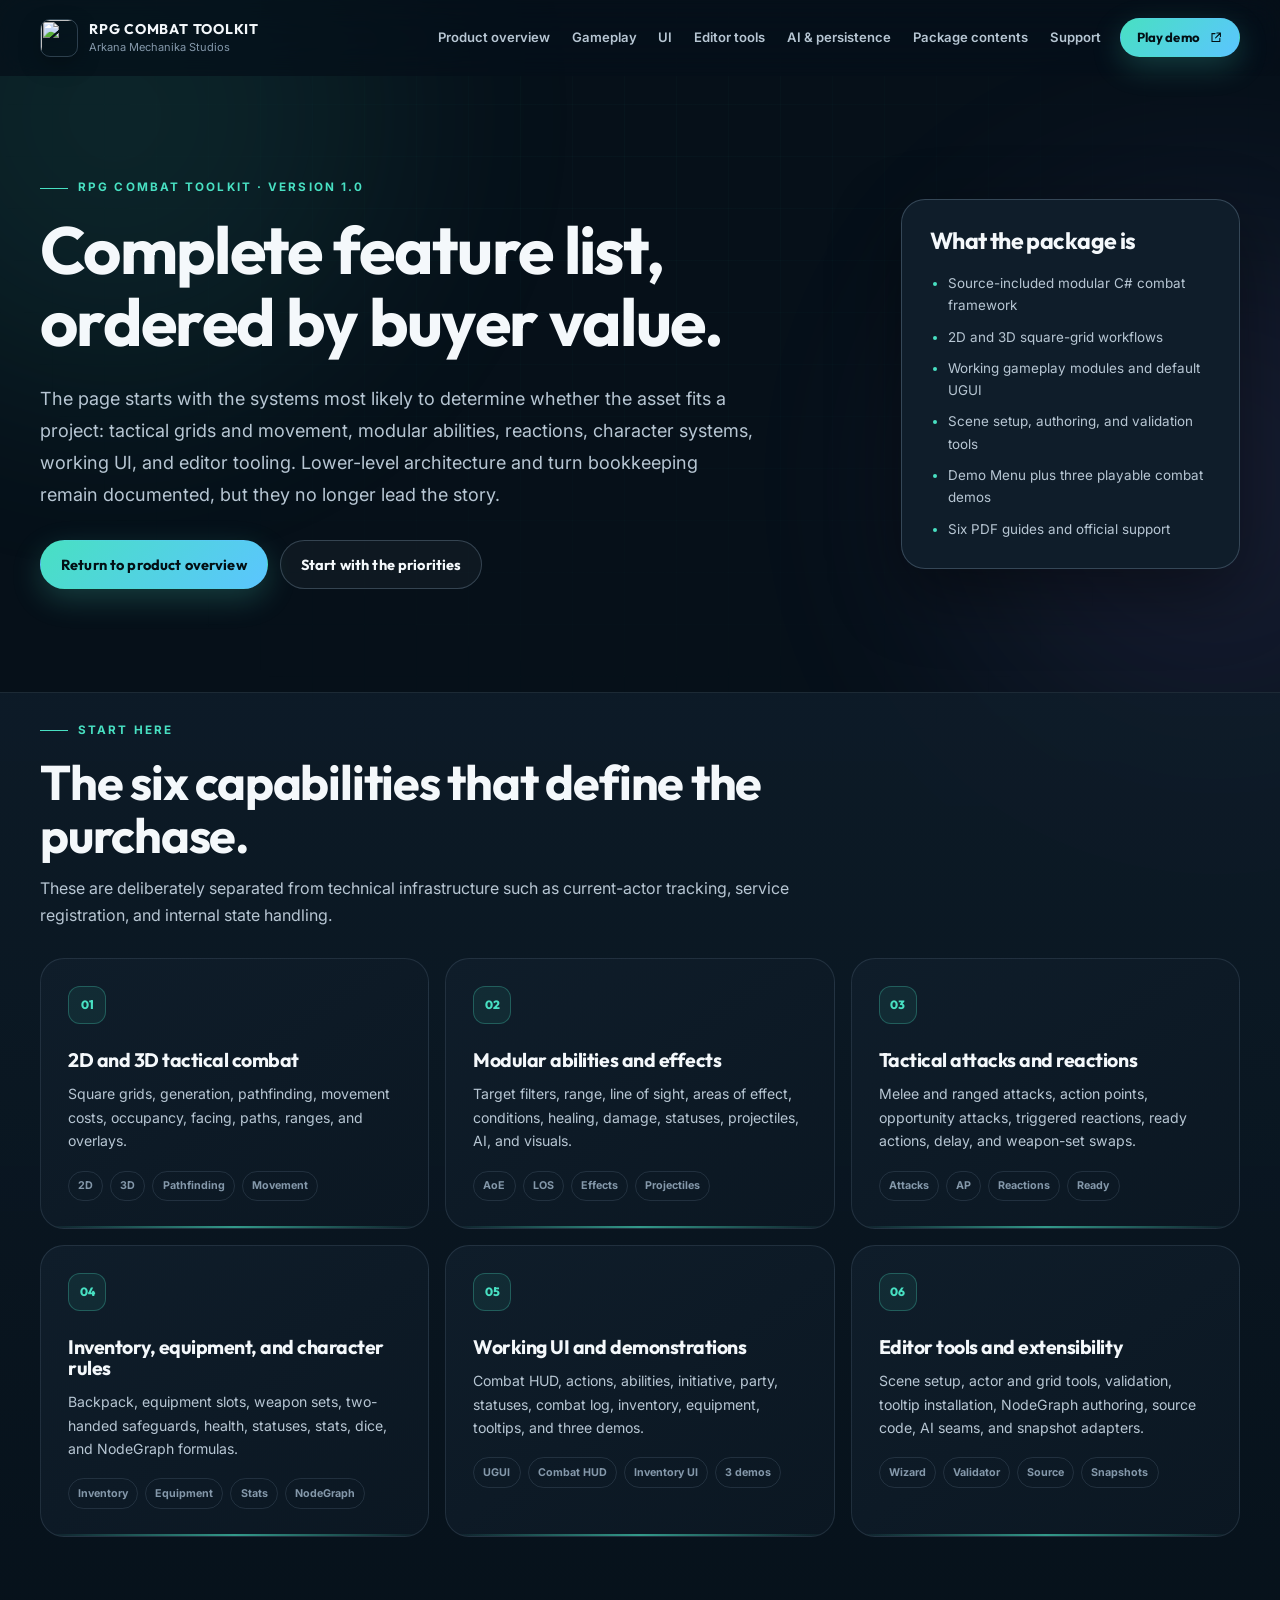
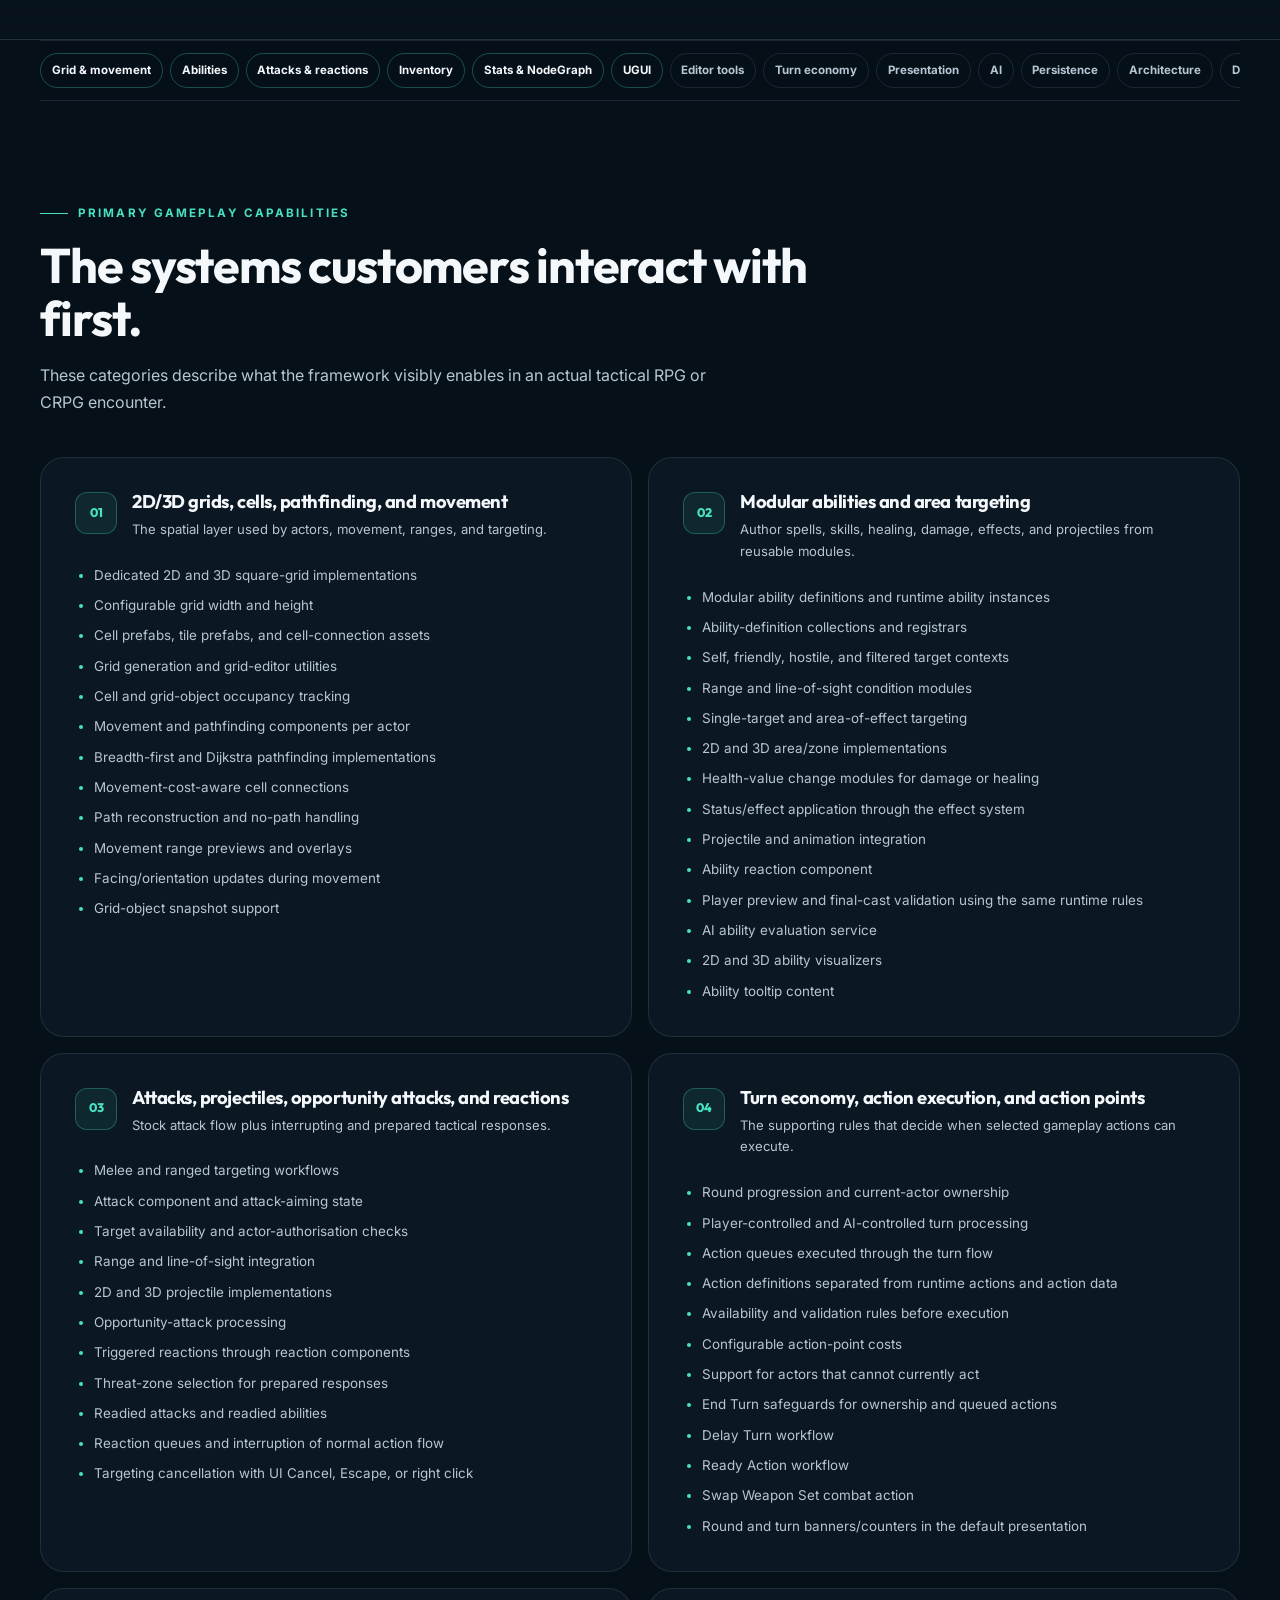
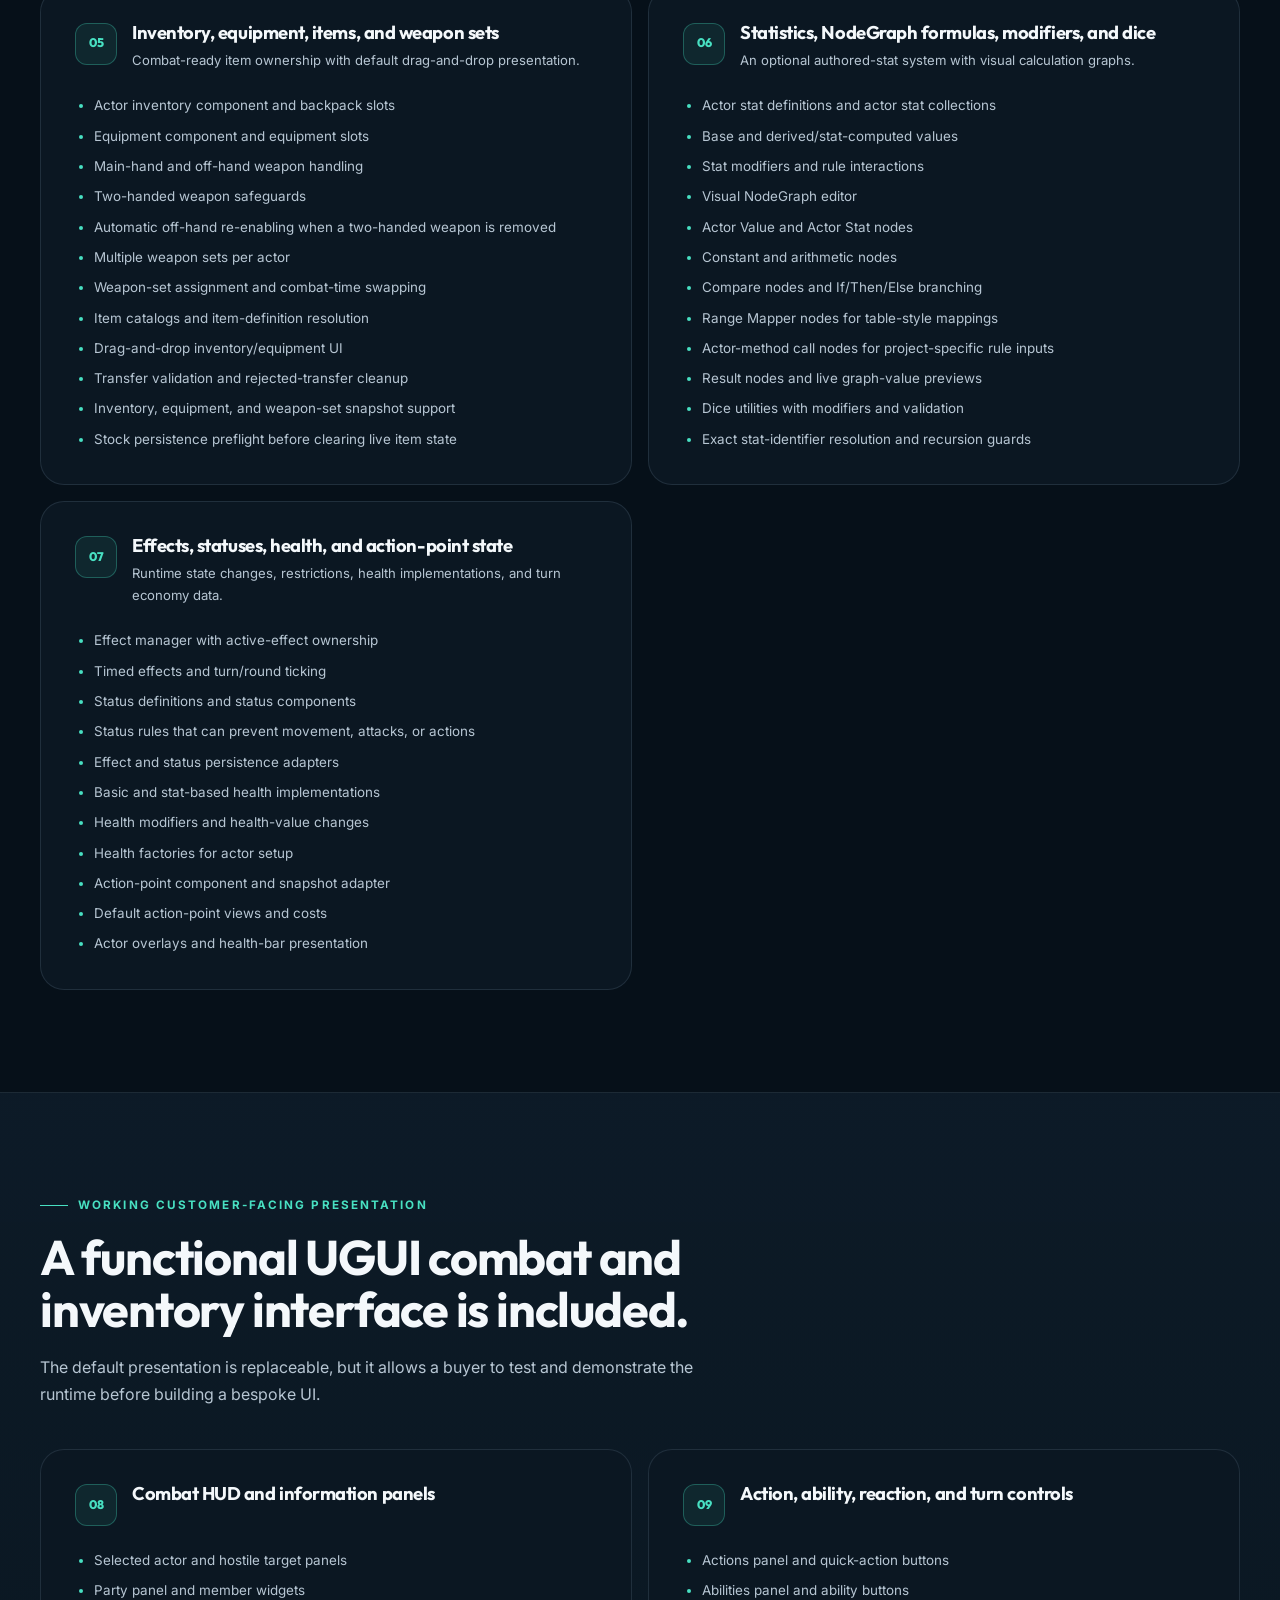
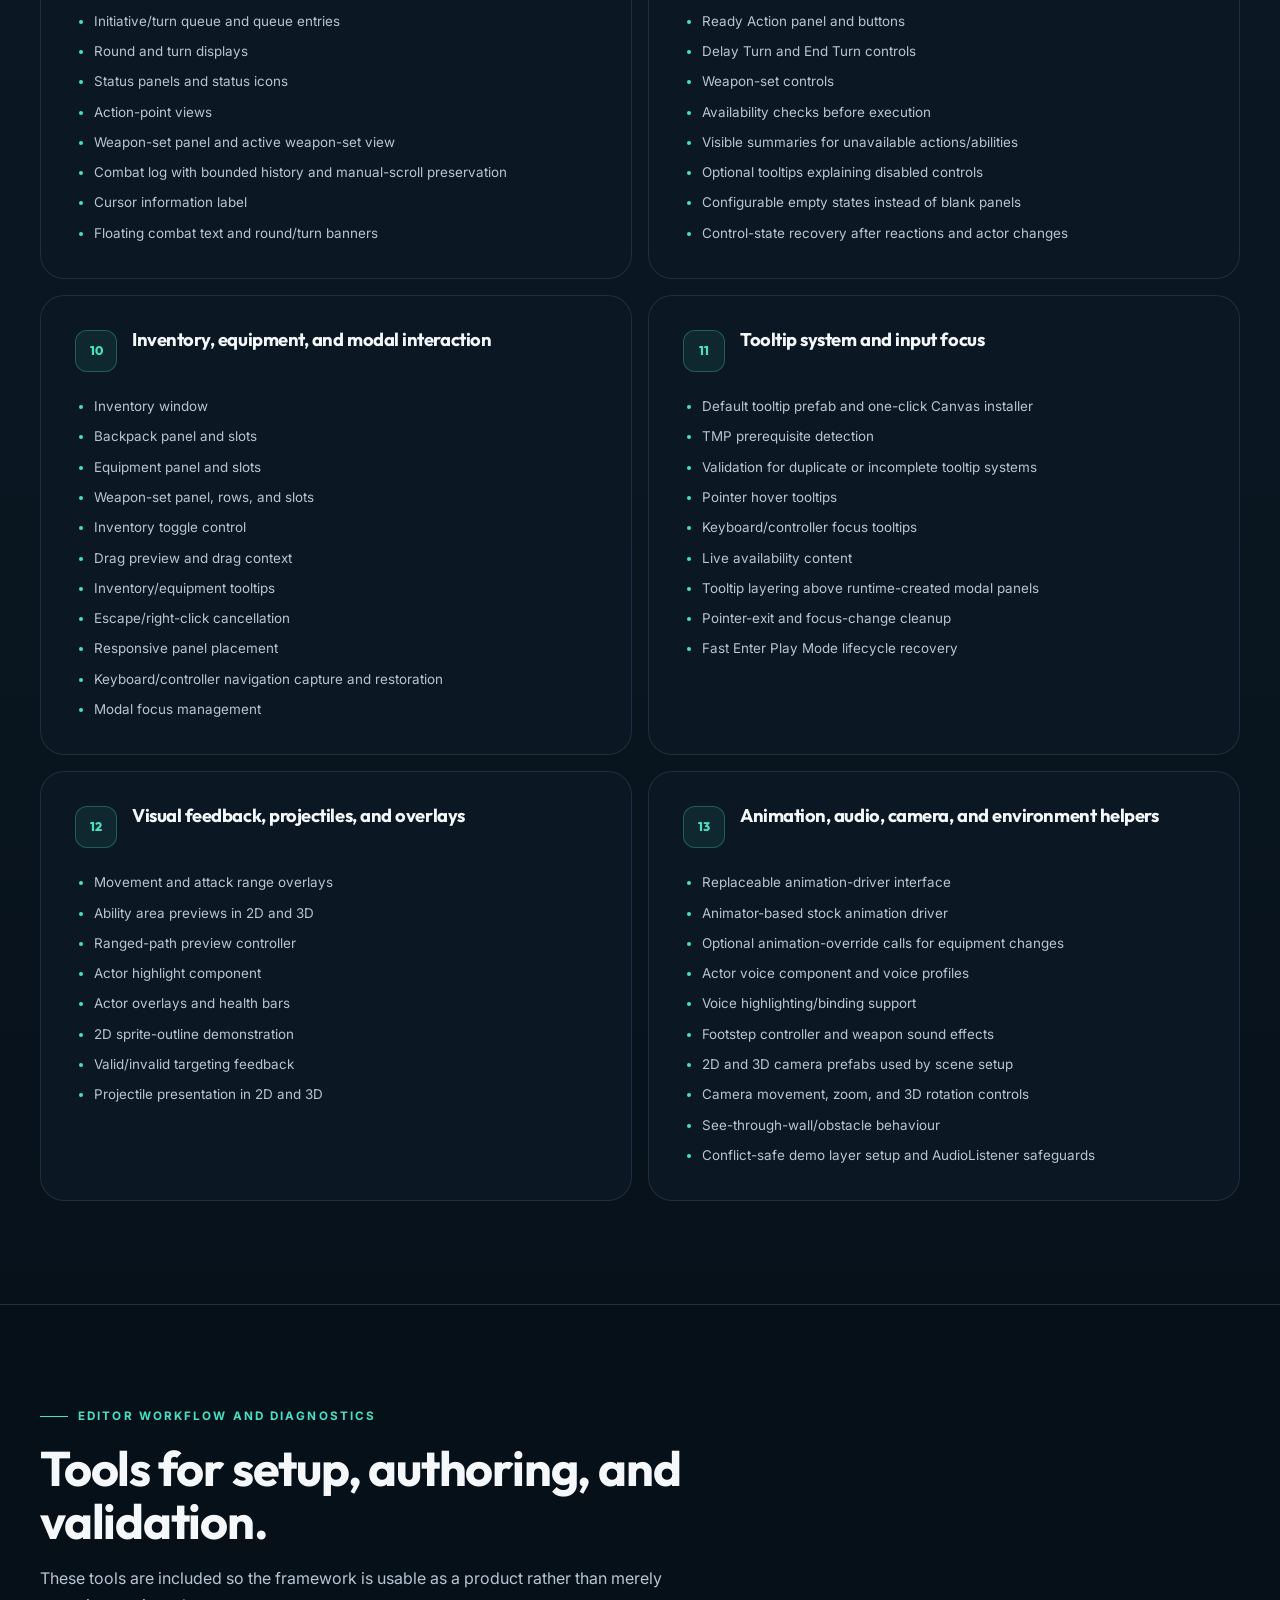
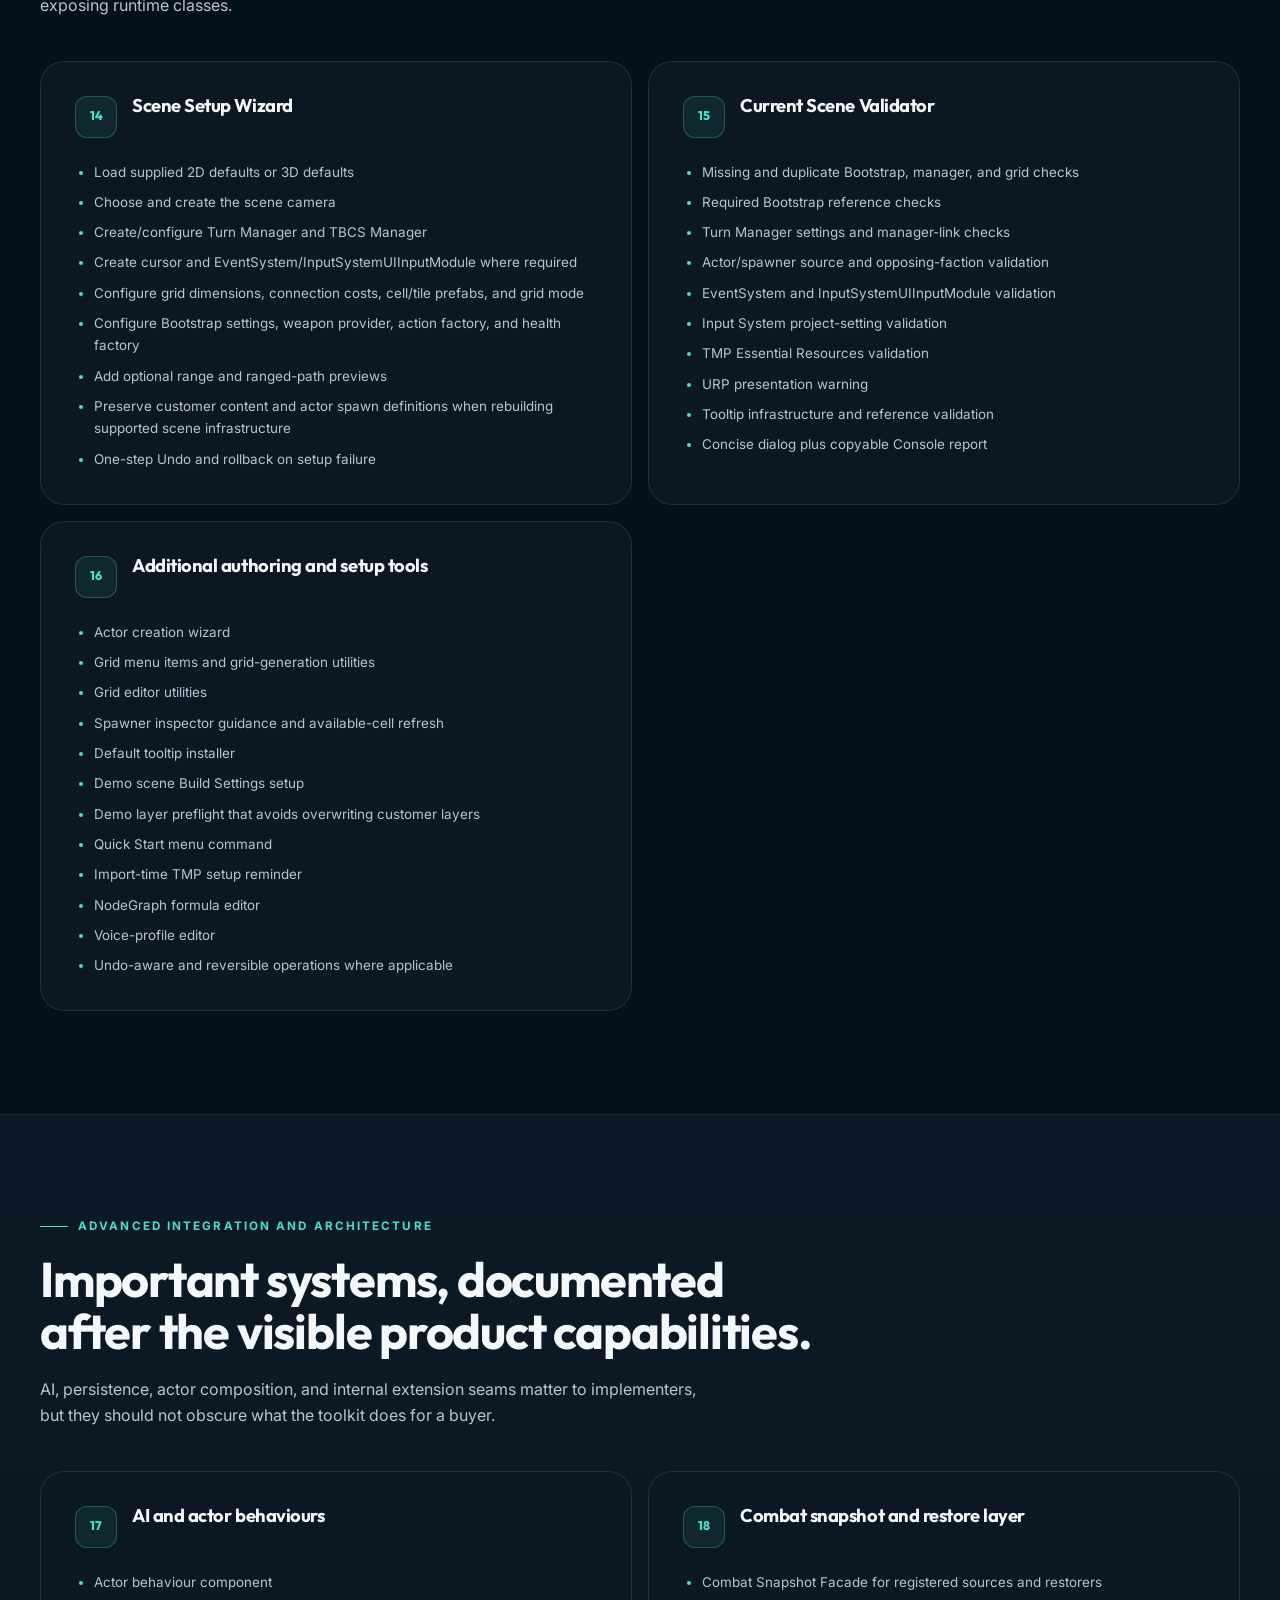
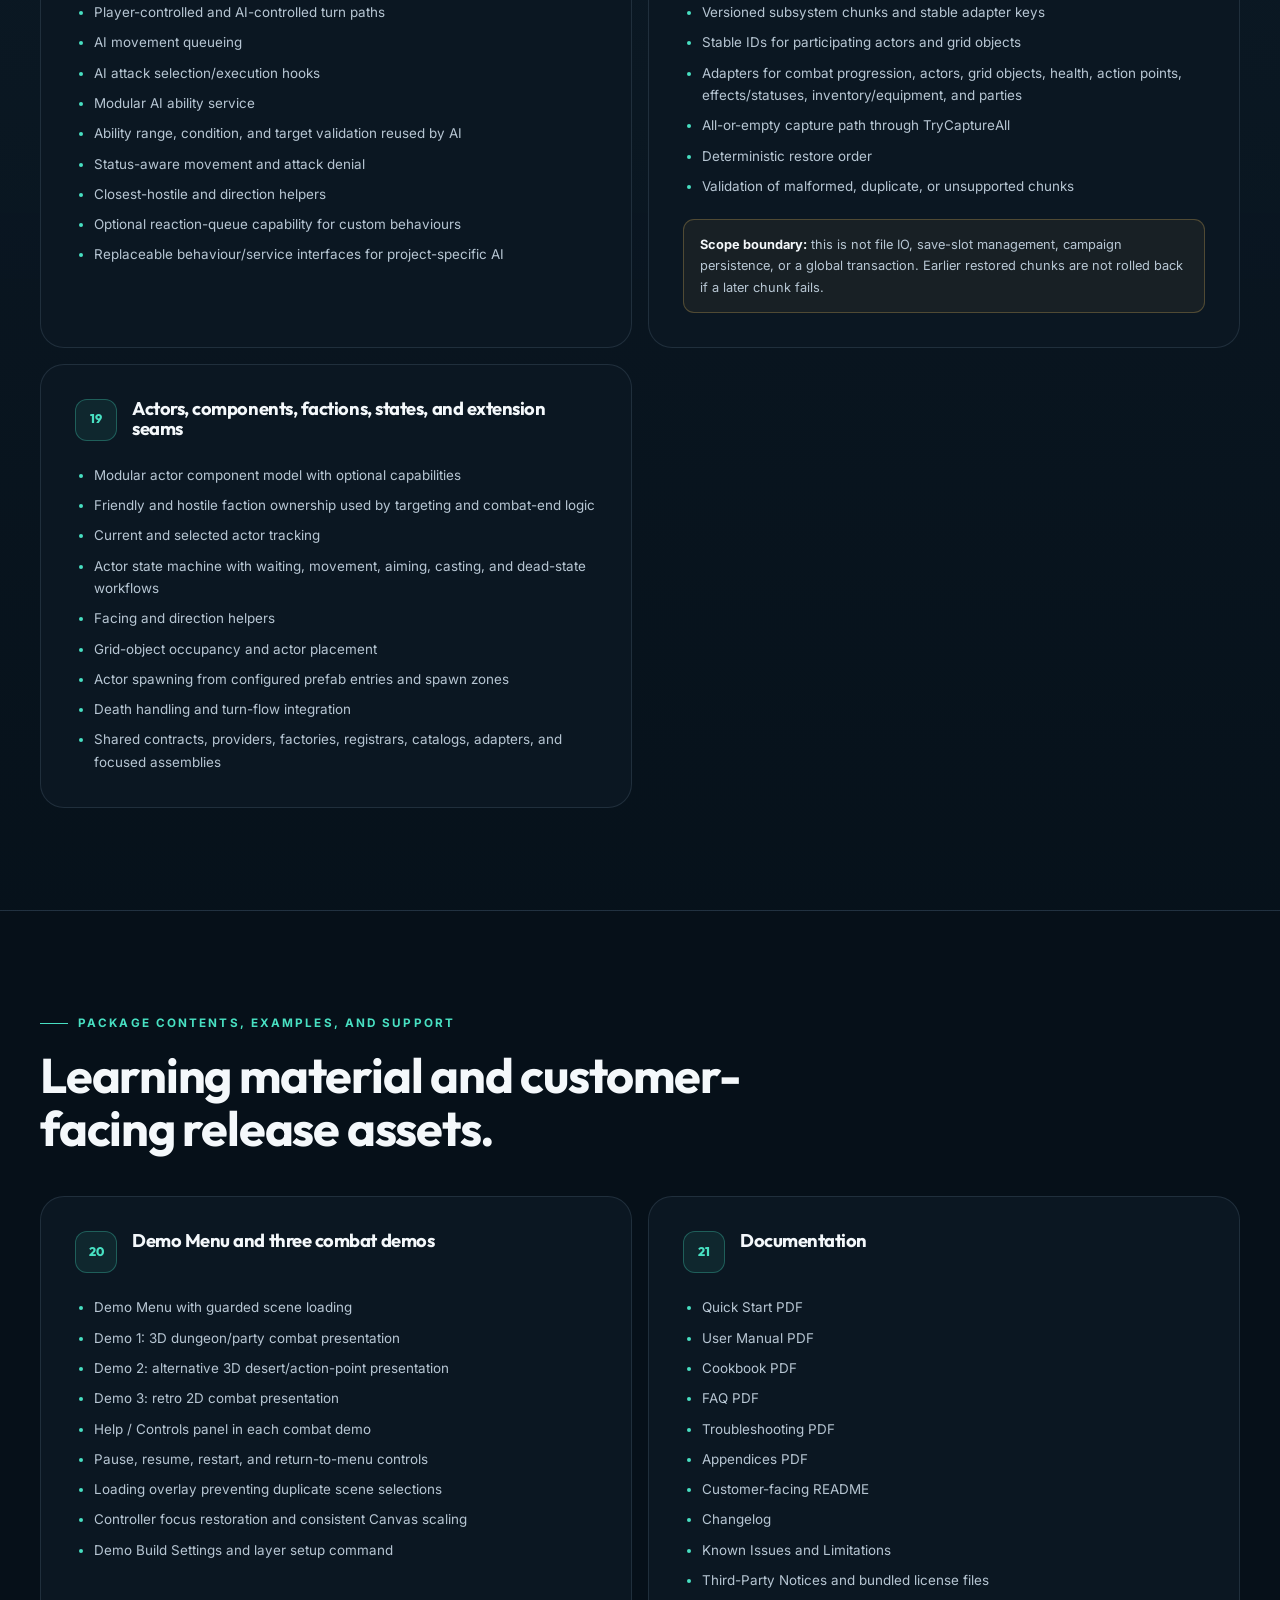
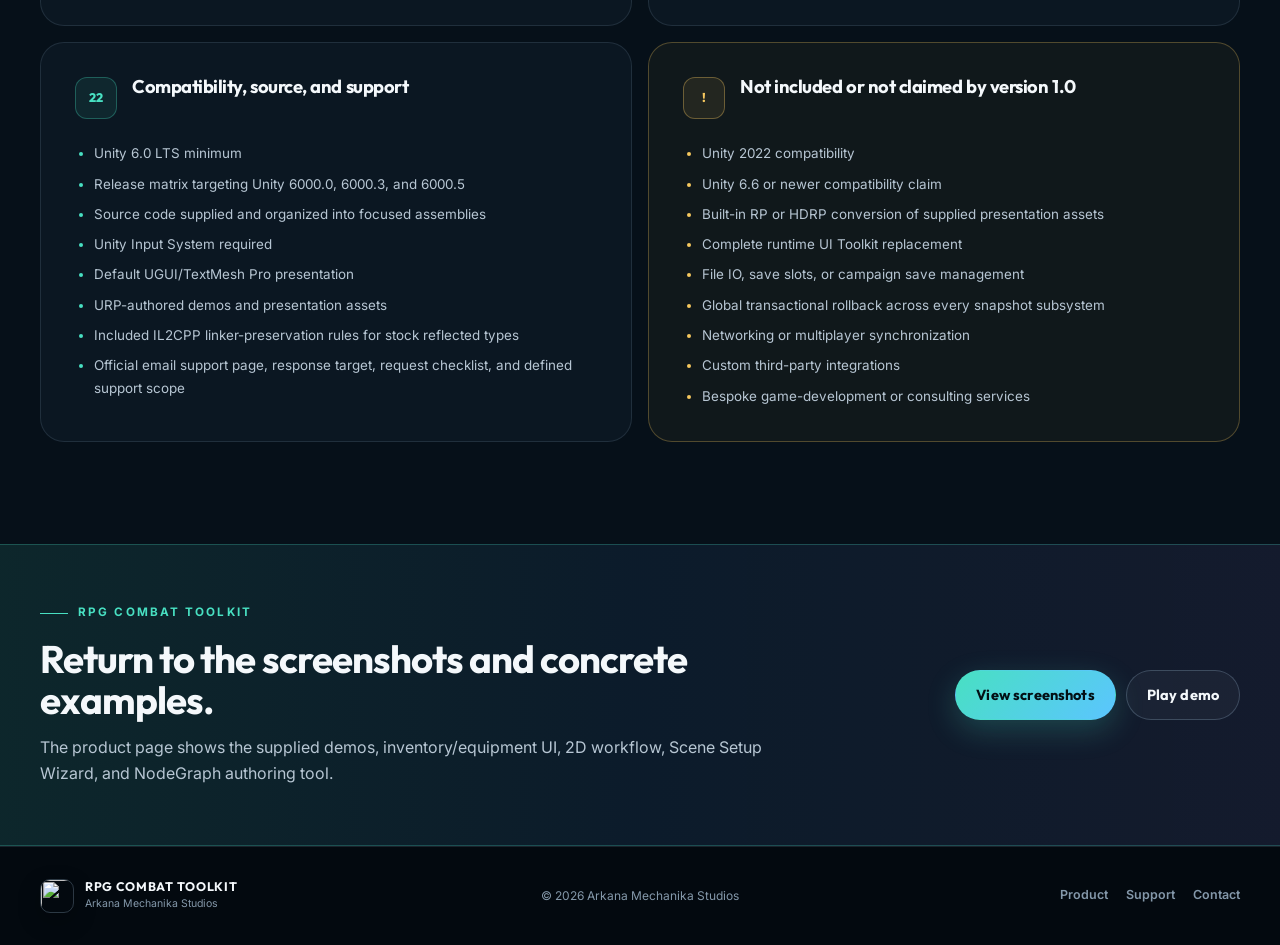
==== commit 61400933: "Reorder feature catalogue around buyer priorities" ====
--- a/features/index.html
+++ b/features/index.html
@@ -4,7 +4,7 @@
   <meta charset="utf-8">
   <meta name="viewport" content="width=device-width, initial-scale=1">
   <title>RPG Combat Toolkit — Complete Version 1.0 Feature List</title>
-  <meta name="description" content="Complete category-by-category feature list for RPG Combat Toolkit version 1.0: actors, turns, actions, grids, attacks, abilities, reactions, inventory, stats, AI, UI, persistence, editor tools, demos, documentation, requirements, and limits.">
+  <meta name="description" content="Complete buyer-prioritized feature list for RPG Combat Toolkit version 1.0: 2D/3D grids, abilities, reactions, inventory, stats, UI, editor tools, AI, persistence, demos, documentation, requirements, and limits.">
   <meta name="theme-color" content="#061019">
   <meta name="robots" content="index,follow,max-image-preview:large">
   <link rel="canonical" href="https://arkana-mechanika-studios.github.io/features/">
@@ -14,11 +14,12 @@
   <link rel="preconnect" href="https://fonts.gstatic.com" crossorigin>
   <link href="https://fonts.googleapis.com/css2?family=Inter:wght@400;500;600;700&family=Outfit:wght@500;600;700&display=swap" rel="stylesheet">
   <link rel="stylesheet" href="/style.css">
+  <link rel="stylesheet" href="/product-priority.css">
   <meta property="og:type" content="website">
   <meta property="og:site_name" content="Arkana Mechanika Studios">
   <meta property="og:url" content="https://arkana-mechanika-studios.github.io/features/">
   <meta property="og:title" content="RPG Combat Toolkit — Complete Feature List">
-  <meta property="og:description" content="A detailed description of every principal runtime, UI, editor, persistence, demo, and documentation system in version 1.0.">
+  <meta property="og:description" content="A buyer-prioritized description of every principal gameplay, UI, editor, AI, persistence, demo, and documentation system in version 1.0.">
   <meta property="og:image" content="https://arkana-mechanika-studios.github.io/assets/showcase/ac-graph.webp">
 </head>
 <body>
@@ -27,14 +28,14 @@
 
   <header class="site-header" data-header>
     <nav class="nav container" aria-label="Primary navigation">
-      <a class="brand" href="/" aria-label="Arkana Mechanika Studios home"><img src="/assets/logo.png" alt="" width="38" height="38"><span><strong>Arkana Mechanika</strong><small>RPG Combat Toolkit</small></span></a>
+      <a class="brand" href="/" aria-label="RPG Combat Toolkit home"><img src="/assets/logo.png" alt="" width="38" height="38"><span><strong>RPG Combat Toolkit</strong><small>Arkana Mechanika Studios</small></span></a>
       <button class="nav-toggle" type="button" aria-expanded="false" aria-controls="nav-menu" data-nav-toggle><span class="sr-only">Open navigation</span><span></span><span></span><span></span></button>
       <div class="nav-menu" id="nav-menu" data-nav-menu>
-        <a href="/">Product</a>
-        <a href="#runtime">Runtime</a>
-        <a href="#optional">Optional modules</a>
+        <a href="/">Product overview</a>
+        <a href="#gameplay">Gameplay</a>
         <a href="#ui">UI</a>
         <a href="#editor">Editor tools</a>
+        <a href="#advanced">AI &amp; persistence</a>
         <a href="#package">Package contents</a>
         <a href="/support/">Support</a>
         <a class="button button--small button--primary nav-demo" href="https://arkana-mechanika-studios.itch.io/rpg-combat-toolkit-demo-1" target="_blank" rel="noopener noreferrer">Play demo <svg aria-hidden="true"><use href="/assets/icons.svg#external"></use></svg></a>
@@ -46,101 +47,108 @@
     <section class="section feature-hero">
       <div class="container feature-hero-layout">
         <div class="reveal">
-          <p class="eyebrow"><span></span> Version 1.0 feature matrix</p>
-          <h1>Exactly what RPG Combat Toolkit includes.</h1>
-          <p class="hero-lede">This page describes the principal systems shipped in version 1.0 and the scope of the supplied implementations. It is intended to answer the practical pre-purchase question: <strong>what can I build, configure, replace, and demonstrate with this asset?</strong></p>
-          <div class="hero-actions"><a class="button button--primary" href="/">Return to product overview</a><a class="button button--secondary" href="#runtime">Start with the runtime</a></div>
+          <p class="eyebrow"><span></span> RPG Combat Toolkit · Version 1.0</p>
+          <h1>Complete feature list, ordered by buyer value.</h1>
+          <p class="hero-lede">The page starts with the systems most likely to determine whether the asset fits a project: tactical grids and movement, modular abilities, reactions, character systems, working UI, and editor tooling. Lower-level architecture and turn bookkeeping remain documented, but they no longer lead the story.</p>
+          <div class="hero-actions"><a class="button button--primary" href="/">Return to product overview</a><a class="button button--secondary" href="#buyer-priorities">Start with the priorities</a></div>
         </div>
-        <aside class="feature-summary reveal"><h2>At a glance</h2><ul><li>Source-included modular C# framework</li><li>2D and 3D square-grid workflows</li><li>Core runtime plus optional modules</li><li>Default UGUI combat and inventory presentation</li><li>Scene, actor, grid, tooltip, demo, and validation tools</li><li>Demo Menu plus three playable combat demos</li><li>Six PDF guides and official support</li></ul></aside>
+        <aside class="feature-summary reveal"><h2>What the package is</h2><ul><li>Source-included modular C# combat framework</li><li>2D and 3D square-grid workflows</li><li>Working gameplay modules and default UGUI</li><li>Scene setup, authoring, and validation tools</li><li>Demo Menu plus three playable combat demos</li><li>Six PDF guides and official support</li></ul></aside>
       </div>
     </section>
 
-    <nav class="feature-jump container" aria-label="Feature categories">
-      <a href="#actors">Actors</a><a href="#turns">Turns and actions</a><a href="#grids">Grid and movement</a><a href="#attacks">Attacks and reactions</a><a href="#abilities">Abilities</a><a href="#effects">Effects and health</a><a href="#inventory">Inventory</a><a href="#stats">Stats and NodeGraph</a><a href="#ai">AI</a><a href="#ui">UGUI</a><a href="#presentation">Presentation</a><a href="#persistence">Persistence</a><a href="#editor">Editor tools</a><a href="#package">Demos and docs</a>
-    </nav>
-
-    <section class="section" id="runtime">
+    <section class="section section--surface buyer-priority-section" id="buyer-priorities">
       <div class="container">
-        <div class="section-heading reveal"><p class="eyebrow"><span></span> Core combat runtime</p><h2>The systems that execute combat.</h2><p>These categories form the reusable combat foundation. Optional modules can be added on top without changing the overall turn, grid, action, and actor contracts.</p></div>
-        <div class="catalogue-grid">
-          <article class="catalogue-card reveal" id="actors"><header><span>01</span><div><h3>Actors, components, factions, and states</h3><p>The combatant model and its runtime capabilities.</p></div></header><ul><li>Modular actor component model with optional capabilities</li><li>Friendly and hostile faction ownership used by targeting and combat-end logic</li><li>Current actor and selected actor tracking</li><li>Actor state machine with waiting, movement, aiming, casting, and dead-state workflows</li><li>Facing and direction helpers</li><li>Grid-object occupancy and actor placement</li><li>Actor spawning from configured prefab entries and spawn zones</li><li>Death handling and turn-flow integration</li><li>Event managers for actor selection and state changes</li></ul></article>
-
-          <article class="catalogue-card reveal" id="turns"><header><span>02</span><div><h3>Turns, rounds, actions, and action points</h3><p>The rules that decide who can act and what can be queued.</p></div></header><ul><li>Turn order and round progression</li><li>Current-actor ownership and player/AI turn processing</li><li>Action queues executed through the turn flow</li><li>Action definitions separated from runtime action instances and action data</li><li>Availability and validation rules before an action can execute</li><li>Configurable action-point costs</li><li>Support for actors that cannot currently act</li><li>End Turn control with current-actor and queued-action safeguards</li><li>Delay Turn workflow</li><li>Ready Action workflow</li><li>Swap Weapon Set combat action</li><li>Round and turn banners/counters in the default presentation</li></ul></article>
-
-          <article class="catalogue-card reveal" id="grids"><header><span>03</span><div><h3>2D/3D grids, cells, pathfinding, and movement</h3><p>The spatial layer used by actors, movement, ranges, and targeting.</p></div></header><ul><li>Dedicated 2D and 3D square-grid implementations</li><li>Configurable grid width and height</li><li>Cell prefabs, tile prefabs, and cell-connection assets</li><li>Grid generation and grid-editor utilities</li><li>Cell and grid-object occupancy tracking</li><li>Movement and pathfinding components per actor</li><li>Breadth-first and Dijkstra pathfinding implementations</li><li>Movement-cost-aware cell connections</li><li>Path reconstruction and no-path handling</li><li>Movement range previews and overlays</li><li>Facing/orientation updates during movement</li><li>Grid-object snapshot support</li></ul></article>
-
-          <article class="catalogue-card reveal" id="attacks"><header><span>04</span><div><h3>Attacks, targeting, projectiles, and reactions</h3><p>Stock attack flow plus interrupting and prepared responses.</p></div></header><ul><li>Attack component and attack-aiming state</li><li>Melee and ranged targeting workflows</li><li>Target availability and actor-authorisation checks</li><li>Range and line-of-sight integration</li><li>2D and 3D projectile implementations</li><li>Opportunity-attack processing</li><li>Triggered reactions through reaction components</li><li>Threat-zone selection for prepared responses</li><li>Readied attacks and readied abilities</li><li>Reaction queues and interruption of the normal action flow</li><li>Consistent targeting cancellation with UI Cancel, Escape, or right click</li></ul></article>
+        <div class="buyer-priority-intro reveal"><p class="eyebrow"><span></span> Start here</p><h2>The six capabilities that define the purchase.</h2><p>These are deliberately separated from technical infrastructure such as current-actor tracking, service registration, and internal state handling.</p></div>
+        <div class="buyer-priority-grid">
+          <article class="buyer-priority-card reveal"><span class="priority-rank">01</span><h3>2D and 3D tactical combat</h3><p>Square grids, generation, pathfinding, movement costs, occupancy, facing, paths, ranges, and overlays.</p><ul><li>2D</li><li>3D</li><li>Pathfinding</li><li>Movement</li></ul></article>
+          <article class="buyer-priority-card reveal"><span class="priority-rank">02</span><h3>Modular abilities and effects</h3><p>Target filters, range, line of sight, areas of effect, conditions, healing, damage, statuses, projectiles, AI, and visuals.</p><ul><li>AoE</li><li>LOS</li><li>Effects</li><li>Projectiles</li></ul></article>
+          <article class="buyer-priority-card reveal"><span class="priority-rank">03</span><h3>Tactical attacks and reactions</h3><p>Melee and ranged attacks, action points, opportunity attacks, triggered reactions, ready actions, delay, and weapon-set swaps.</p><ul><li>Attacks</li><li>AP</li><li>Reactions</li><li>Ready</li></ul></article>
+          <article class="buyer-priority-card reveal"><span class="priority-rank">04</span><h3>Inventory, equipment, and character rules</h3><p>Backpack, equipment slots, weapon sets, two-handed safeguards, health, statuses, stats, dice, and NodeGraph formulas.</p><ul><li>Inventory</li><li>Equipment</li><li>Stats</li><li>NodeGraph</li></ul></article>
+          <article class="buyer-priority-card reveal"><span class="priority-rank">05</span><h3>Working UI and demonstrations</h3><p>Combat HUD, actions, abilities, initiative, party, statuses, combat log, inventory, equipment, tooltips, and three demos.</p><ul><li>UGUI</li><li>Combat HUD</li><li>Inventory UI</li><li>3 demos</li></ul></article>
+          <article class="buyer-priority-card reveal"><span class="priority-rank">06</span><h3>Editor tools and extensibility</h3><p>Scene setup, actor and grid tools, validation, tooltip installation, NodeGraph authoring, source code, AI seams, and snapshot adapters.</p><ul><li>Wizard</li><li>Validator</li><li>Source</li><li>Snapshots</li></ul></article>
         </div>
       </div>
     </section>
 
-    <section class="section section--surface" id="optional">
+    <nav class="feature-jump feature-jump-prioritized container" aria-label="Feature categories">
+      <a href="#grids">Grid &amp; movement</a><a href="#abilities">Abilities</a><a href="#attacks">Attacks &amp; reactions</a><a href="#inventory">Inventory</a><a href="#stats">Stats &amp; NodeGraph</a><a href="#ui">UGUI</a><a href="#editor">Editor tools</a><a href="#turns">Turn economy</a><a href="#presentation">Presentation</a><a href="#ai">AI</a><a href="#persistence">Persistence</a><a href="#actors">Architecture</a><a href="#package">Demos &amp; docs</a>
+    </nav>
+
+    <section class="section" id="gameplay">
       <div class="container">
-        <div class="section-heading reveal"><p class="eyebrow"><span></span> Optional gameplay modules</p><h2>Add the systems your game needs.</h2><p>These supplied modules extend the core actor, action, and service contracts. They are included in the package but can be omitted or replaced.</p></div>
+        <div class="section-heading reveal"><p class="eyebrow"><span></span> Primary gameplay capabilities</p><h2>The systems customers interact with first.</h2><p>These categories describe what the framework visibly enables in an actual tactical RPG or CRPG encounter.</p></div>
         <div class="catalogue-grid">
-          <article class="catalogue-card reveal" id="abilities"><header><span>05</span><div><h3>Modular abilities and area targeting</h3><p>Author spells, skills, healing, damage, effects, and projectiles from reusable modules.</p></div></header><ul><li>Modular ability definitions and runtime ability instances</li><li>Ability-definition collections and registrars</li><li>Self, friendly, hostile, and filtered target contexts</li><li>Range condition modules</li><li>Line-of-sight condition modules</li><li>Single-target and area-of-effect targeting</li><li>2D and 3D area/zone implementations</li><li>Health-value change modules for damage or healing</li><li>Status/effect application through the effect system</li><li>Projectile and animation integration</li><li>Ability reaction component</li><li>Player preview and final-cast validation using the same runtime rules</li><li>AI ability evaluation service</li><li>2D and 3D ability visualizers</li><li>Ability tooltip content</li></ul></article>
+          <article class="catalogue-card reveal" id="grids"><header><span>01</span><div><h3>2D/3D grids, cells, pathfinding, and movement</h3><p>The spatial layer used by actors, movement, ranges, and targeting.</p></div></header><ul><li>Dedicated 2D and 3D square-grid implementations</li><li>Configurable grid width and height</li><li>Cell prefabs, tile prefabs, and cell-connection assets</li><li>Grid generation and grid-editor utilities</li><li>Cell and grid-object occupancy tracking</li><li>Movement and pathfinding components per actor</li><li>Breadth-first and Dijkstra pathfinding implementations</li><li>Movement-cost-aware cell connections</li><li>Path reconstruction and no-path handling</li><li>Movement range previews and overlays</li><li>Facing/orientation updates during movement</li><li>Grid-object snapshot support</li></ul></article>
 
-          <article class="catalogue-card reveal" id="effects"><header><span>06</span><div><h3>Effects, statuses, health, and action points</h3><p>Runtime state changes, restrictions, health implementations, and turn economy.</p></div></header><ul><li>Effect manager with active-effect ownership</li><li>Timed effects and turn/round ticking</li><li>Status definitions and status components</li><li>Status rules that can prevent movement, attacks, or actions</li><li>Effect and status persistence adapters</li><li>Basic health implementation</li><li>Stat-based health implementation</li><li>Health modifiers and health-value changes</li><li>Health factories for actor setup</li><li>Action-point component and snapshot adapter</li><li>Default action-point views and costs</li><li>Actor overlays and health-bar presentation</li></ul></article>
+          <article class="catalogue-card reveal" id="abilities"><header><span>02</span><div><h3>Modular abilities and area targeting</h3><p>Author spells, skills, healing, damage, effects, and projectiles from reusable modules.</p></div></header><ul><li>Modular ability definitions and runtime ability instances</li><li>Ability-definition collections and registrars</li><li>Self, friendly, hostile, and filtered target contexts</li><li>Range and line-of-sight condition modules</li><li>Single-target and area-of-effect targeting</li><li>2D and 3D area/zone implementations</li><li>Health-value change modules for damage or healing</li><li>Status/effect application through the effect system</li><li>Projectile and animation integration</li><li>Ability reaction component</li><li>Player preview and final-cast validation using the same runtime rules</li><li>AI ability evaluation service</li><li>2D and 3D ability visualizers</li><li>Ability tooltip content</li></ul></article>
 
-          <article class="catalogue-card reveal" id="inventory"><header><span>07</span><div><h3>Inventory, equipment, items, and weapon sets</h3><p>Combat-ready item ownership with default drag-and-drop presentation.</p></div></header><ul><li>Actor inventory component and backpack slots</li><li>Equipment component and equipment slots</li><li>Main-hand and off-hand weapon handling</li><li>Two-handed weapon safeguards</li><li>Automatic off-hand re-enabling when a two-handed weapon is removed</li><li>Multiple weapon sets per actor</li><li>Weapon-set assignment and combat-time swapping</li><li>Item catalogs and item-definition resolution</li><li>Drag-and-drop inventory/equipment UI</li><li>Transfer validation and rejected-transfer cleanup</li><li>Inventory, equipment, and weapon-set snapshot support</li><li>Authoritative empty-state restoration</li><li>Stock persistence preflight before clearing live item state</li></ul></article>
+          <article class="catalogue-card reveal" id="attacks"><header><span>03</span><div><h3>Attacks, projectiles, opportunity attacks, and reactions</h3><p>Stock attack flow plus interrupting and prepared tactical responses.</p></div></header><ul><li>Melee and ranged targeting workflows</li><li>Attack component and attack-aiming state</li><li>Target availability and actor-authorisation checks</li><li>Range and line-of-sight integration</li><li>2D and 3D projectile implementations</li><li>Opportunity-attack processing</li><li>Triggered reactions through reaction components</li><li>Threat-zone selection for prepared responses</li><li>Readied attacks and readied abilities</li><li>Reaction queues and interruption of normal action flow</li><li>Targeting cancellation with UI Cancel, Escape, or right click</li></ul></article>
 
-          <article class="catalogue-card reveal" id="stats"><header><span>08</span><div><h3>Statistics, NodeGraph formulas, modifiers, and dice</h3><p>An optional authored-stat system with visual calculation graphs.</p></div></header><ul><li>Actor stat definitions and actor stat collections</li><li>Base and derived/stat-computed values</li><li>Stat modifiers and rule interactions</li><li>Visual NodeGraph editor</li><li>Actor Value and Actor Stat nodes</li><li>Constant and arithmetic nodes</li><li>Compare nodes and If/Then/Else branching</li><li>Range Mapper nodes for table-style mappings</li><li>Actor-method call nodes for project-specific rule inputs</li><li>Result nodes and live graph-value previews</li><li>Dice utilities with modifiers and validation</li><li>Exact stat-identifier resolution and recursion guards</li></ul></article>
+          <article class="catalogue-card reveal" id="turns"><header><span>04</span><div><h3>Turn economy, action execution, and action points</h3><p>The supporting rules that decide when selected gameplay actions can execute.</p></div></header><ul><li>Round progression and current-actor ownership</li><li>Player-controlled and AI-controlled turn processing</li><li>Action queues executed through the turn flow</li><li>Action definitions separated from runtime actions and action data</li><li>Availability and validation rules before execution</li><li>Configurable action-point costs</li><li>Support for actors that cannot currently act</li><li>End Turn safeguards for ownership and queued actions</li><li>Delay Turn workflow</li><li>Ready Action workflow</li><li>Swap Weapon Set combat action</li><li>Round and turn banners/counters in the default presentation</li></ul></article>
 
-          <article class="catalogue-card reveal" id="ai"><header><span>09</span><div><h3>AI and actor behaviours</h3><p>Default paths for non-player turns with extension points for custom decision-making.</p></div></header><ul><li>Actor behaviour component</li><li>Player-controlled and AI-controlled turn paths</li><li>AI movement queueing</li><li>AI attack selection/execution hooks</li><li>Modular AI ability service</li><li>Ability range, condition, and target validation reused by AI</li><li>Status-aware movement and attack denial</li><li>Closest-hostile and direction helpers</li><li>Optional reaction-queue capability for custom behaviours</li><li>Replaceable behaviour/service interfaces for project-specific AI</li></ul></article>
+          <article class="catalogue-card reveal" id="inventory"><header><span>05</span><div><h3>Inventory, equipment, items, and weapon sets</h3><p>Combat-ready item ownership with default drag-and-drop presentation.</p></div></header><ul><li>Actor inventory component and backpack slots</li><li>Equipment component and equipment slots</li><li>Main-hand and off-hand weapon handling</li><li>Two-handed weapon safeguards</li><li>Automatic off-hand re-enabling when a two-handed weapon is removed</li><li>Multiple weapon sets per actor</li><li>Weapon-set assignment and combat-time swapping</li><li>Item catalogs and item-definition resolution</li><li>Drag-and-drop inventory/equipment UI</li><li>Transfer validation and rejected-transfer cleanup</li><li>Inventory, equipment, and weapon-set snapshot support</li><li>Stock persistence preflight before clearing live item state</li></ul></article>
 
-          <article class="catalogue-card reveal" id="persistence"><header><span>10</span><div><h3>Combat snapshot and restore layer</h3><p>Capture supported combat state and connect it to your own storage system.</p></div></header><ul><li>Combat Snapshot Facade for registered sources and restorers</li><li>Versioned subsystem chunks and stable adapter keys</li><li>Stable IDs for participating actors and grid objects</li><li>Turn-order snapshot adapter</li><li>Actor snapshot adapter</li><li>Grid-object snapshot adapter</li><li>Health snapshot adapter</li><li>Action-point snapshot adapter</li><li>Effect/status snapshot adapters</li><li>Inventory/equipment snapshot adapter</li><li>Party snapshot adapter</li><li>All-or-empty capture path through TryCaptureAll</li><li>Deterministic restore order</li><li>Validation of malformed, duplicate, or unsupported chunks</li></ul><div class="scope-note"><strong>Scope boundary:</strong> this is not file IO, save-slot management, campaign persistence, or a global transaction. Earlier restored chunks are not rolled back if a later chunk fails.</div></article>
+          <article class="catalogue-card reveal" id="stats"><header><span>06</span><div><h3>Statistics, NodeGraph formulas, modifiers, and dice</h3><p>An optional authored-stat system with visual calculation graphs.</p></div></header><ul><li>Actor stat definitions and actor stat collections</li><li>Base and derived/stat-computed values</li><li>Stat modifiers and rule interactions</li><li>Visual NodeGraph editor</li><li>Actor Value and Actor Stat nodes</li><li>Constant and arithmetic nodes</li><li>Compare nodes and If/Then/Else branching</li><li>Range Mapper nodes for table-style mappings</li><li>Actor-method call nodes for project-specific rule inputs</li><li>Result nodes and live graph-value previews</li><li>Dice utilities with modifiers and validation</li><li>Exact stat-identifier resolution and recursion guards</li></ul></article>
+
+          <article class="catalogue-card reveal" id="effects"><header><span>07</span><div><h3>Effects, statuses, health, and action-point state</h3><p>Runtime state changes, restrictions, health implementations, and turn economy data.</p></div></header><ul><li>Effect manager with active-effect ownership</li><li>Timed effects and turn/round ticking</li><li>Status definitions and status components</li><li>Status rules that can prevent movement, attacks, or actions</li><li>Effect and status persistence adapters</li><li>Basic and stat-based health implementations</li><li>Health modifiers and health-value changes</li><li>Health factories for actor setup</li><li>Action-point component and snapshot adapter</li><li>Default action-point views and costs</li><li>Actor overlays and health-bar presentation</li></ul></article>
         </div>
       </div>
     </section>
 
-    <section class="section" id="ui">
+    <section class="section section--surface" id="ui">
       <div class="container">
-        <div class="section-heading reveal"><p class="eyebrow"><span></span> Default customer-facing presentation</p><h2>A working UGUI combat interface is included.</h2><p>The default presentation is not mandatory, but it demonstrates and exposes the principal runtime systems without requiring the buyer to build every control before testing the framework.</p></div>
+        <div class="section-heading reveal"><p class="eyebrow"><span></span> Working customer-facing presentation</p><h2>A functional UGUI combat and inventory interface is included.</h2><p>The default presentation is replaceable, but it allows a buyer to test and demonstrate the runtime before building a bespoke UI.</p></div>
         <div class="catalogue-grid">
-          <article class="catalogue-card reveal"><header><span>11</span><div><h3>Combat HUD and information panels</h3><p>Runtime controls and feedback for the active encounter.</p></div></header><ul><li>Selected actor panel</li><li>Hostile target information panel</li><li>Party panel and member widgets</li><li>Initiative/turn queue and queue entries</li><li>Round and turn displays</li><li>Status panels and status icons</li><li>Action-point views</li><li>Weapon-set panel and active weapon-set view</li><li>Combat log with bounded history and manual-scroll preservation</li><li>Cursor information label</li><li>Floating combat text and round/turn banners</li></ul></article>
+          <article class="catalogue-card reveal"><header><span>08</span><div><h3>Combat HUD and information panels</h3></div></header><ul><li>Selected actor and hostile target panels</li><li>Party panel and member widgets</li><li>Initiative/turn queue and queue entries</li><li>Round and turn displays</li><li>Status panels and status icons</li><li>Action-point views</li><li>Weapon-set panel and active weapon-set view</li><li>Combat log with bounded history and manual-scroll preservation</li><li>Cursor information label</li><li>Floating combat text and round/turn banners</li></ul></article>
 
-          <article class="catalogue-card reveal"><header><span>12</span><div><h3>Action, ability, reaction, and turn controls</h3><p>Ready-to-use controls connected to the action and turn runtime.</p></div></header><ul><li>Actions panel and quick-action buttons</li><li>Abilities panel and ability buttons</li><li>Ready Action panel and buttons</li><li>Delay Turn button</li><li>End Turn button</li><li>Weapon-set controls</li><li>Availability checks before execution</li><li>Visible summaries for unavailable actions/abilities</li><li>Optional availability tooltips that explain why a control is disabled</li><li>Configurable empty states instead of blank panels</li><li>Controls recover state after reactions and actor changes</li></ul></article>
+          <article class="catalogue-card reveal"><header><span>09</span><div><h3>Action, ability, reaction, and turn controls</h3></div></header><ul><li>Actions panel and quick-action buttons</li><li>Abilities panel and ability buttons</li><li>Ready Action panel and buttons</li><li>Delay Turn and End Turn controls</li><li>Weapon-set controls</li><li>Availability checks before execution</li><li>Visible summaries for unavailable actions/abilities</li><li>Optional tooltips explaining disabled controls</li><li>Configurable empty states instead of blank panels</li><li>Control-state recovery after reactions and actor changes</li></ul></article>
 
-          <article class="catalogue-card reveal"><header><span>13</span><div><h3>Inventory and modal interaction</h3><p>Default presentation for item management and in-combat modal panels.</p></div></header><ul><li>Inventory window</li><li>Backpack panel and slots</li><li>Equipment panel and slots</li><li>Weapon-set panel, rows, and slots</li><li>Inventory toggle control</li><li>Drag preview and drag context</li><li>Inventory/equipment tooltips</li><li>Escape/right-click cancellation</li><li>Responsive panel placement</li><li>Keyboard/controller navigation capture and restoration</li><li>Modal focus management</li></ul></article>
+          <article class="catalogue-card reveal"><header><span>10</span><div><h3>Inventory, equipment, and modal interaction</h3></div></header><ul><li>Inventory window</li><li>Backpack panel and slots</li><li>Equipment panel and slots</li><li>Weapon-set panel, rows, and slots</li><li>Inventory toggle control</li><li>Drag preview and drag context</li><li>Inventory/equipment tooltips</li><li>Escape/right-click cancellation</li><li>Responsive panel placement</li><li>Keyboard/controller navigation capture and restoration</li><li>Modal focus management</li></ul></article>
 
-          <article class="catalogue-card reveal"><header><span>14</span><div><h3>Tooltip system and input focus</h3><p>Discoverability for mouse, keyboard, and controller users.</p></div></header><ul><li>Default tooltip prefab</li><li>One-click Canvas installer</li><li>TMP prerequisite detection</li><li>Validation for duplicate or incomplete tooltip systems</li><li>Pointer hover tooltips</li><li>Keyboard/controller focus tooltips</li><li>Live availability content</li><li>Tooltip layering above runtime-created modal panels</li><li>Pointer exit and focus-change cleanup</li><li>Fast Enter Play Mode lifecycle recovery</li></ul></article>
-        </div>
-      </div>
-    </section>
+          <article class="catalogue-card reveal"><header><span>11</span><div><h3>Tooltip system and input focus</h3></div></header><ul><li>Default tooltip prefab and one-click Canvas installer</li><li>TMP prerequisite detection</li><li>Validation for duplicate or incomplete tooltip systems</li><li>Pointer hover tooltips</li><li>Keyboard/controller focus tooltips</li><li>Live availability content</li><li>Tooltip layering above runtime-created modal panels</li><li>Pointer-exit and focus-change cleanup</li><li>Fast Enter Play Mode lifecycle recovery</li></ul></article>
 
-    <section class="section section--surface" id="presentation">
-      <div class="container">
-        <div class="section-heading reveal"><p class="eyebrow"><span></span> Visual, animation, audio, and camera modules</p><h2>Presentation hooks for both 2D and 3D combat.</h2><p>The supplied modules demonstrate how combat events connect to animation, audio, overlays, projectiles, actor feedback, and camera behaviour.</p></div>
-        <div class="catalogue-grid">
-          <article class="catalogue-card reveal"><header><span>15</span><div><h3>Visual feedback and overlays</h3></div></header><ul><li>Movement and attack range overlays</li><li>Ability area previews in 2D and 3D</li><li>Ranged-path preview controller</li><li>Actor highlight component</li><li>Actor overlays and health bars</li><li>2D sprite-outline demonstration</li><li>Valid/invalid targeting feedback</li><li>Projectile presentation in 2D and 3D</li></ul></article>
-          <article class="catalogue-card reveal"><header><span>16</span><div><h3>Animation and audio</h3></div></header><ul><li>Replaceable animation-driver interface</li><li>Animator-based stock animation driver</li><li>Optional animation-override calls for equipment changes</li><li>Actor voice component and voice profiles</li><li>Voice highlighting/binding support</li><li>Footstep controller</li><li>Weapon sound effects</li><li>Demo audio and feedback examples</li></ul></article>
-          <article class="catalogue-card reveal"><header><span>17</span><div><h3>Camera and environment helpers</h3></div></header><ul><li>2D and 3D camera prefabs used by scene setup</li><li>Camera movement and zoom controls in demos</li><li>3D camera rotation controls</li><li>See-through-wall/obstacle behaviour</li><li>Conflict-safe demo layer setup</li><li>AudioListener safeguards when adding a stock camera</li></ul></article>
+          <article class="catalogue-card reveal" id="presentation"><header><span>12</span><div><h3>Visual feedback, projectiles, and overlays</h3></div></header><ul><li>Movement and attack range overlays</li><li>Ability area previews in 2D and 3D</li><li>Ranged-path preview controller</li><li>Actor highlight component</li><li>Actor overlays and health bars</li><li>2D sprite-outline demonstration</li><li>Valid/invalid targeting feedback</li><li>Projectile presentation in 2D and 3D</li></ul></article>
+
+          <article class="catalogue-card reveal"><header><span>13</span><div><h3>Animation, audio, camera, and environment helpers</h3></div></header><ul><li>Replaceable animation-driver interface</li><li>Animator-based stock animation driver</li><li>Optional animation-override calls for equipment changes</li><li>Actor voice component and voice profiles</li><li>Voice highlighting/binding support</li><li>Footstep controller and weapon sound effects</li><li>2D and 3D camera prefabs used by scene setup</li><li>Camera movement, zoom, and 3D rotation controls</li><li>See-through-wall/obstacle behaviour</li><li>Conflict-safe demo layer setup and AudioListener safeguards</li></ul></article>
         </div>
       </div>
     </section>
 
     <section class="section" id="editor">
       <div class="container">
-        <div class="section-heading reveal"><p class="eyebrow"><span></span> Editor workflow and diagnostics</p><h2>Tools for setup, authoring, and validation.</h2><p>These tools are included to make the framework usable by customers rather than merely exposing runtime classes.</p></div>
+        <div class="section-heading reveal"><p class="eyebrow"><span></span> Editor workflow and diagnostics</p><h2>Tools for setup, authoring, and validation.</h2><p>These tools are included so the framework is usable as a product rather than merely exposing runtime classes.</p></div>
         <div class="catalogue-grid">
-          <article class="catalogue-card reveal"><header><span>18</span><div><h3>Scene Setup Wizard</h3></div></header><ul><li>Load supplied 2D defaults or 3D defaults</li><li>Choose and create the scene camera</li><li>Create/configure Turn Manager and TBCS Manager</li><li>Create cursor and EventSystem/InputSystemUIInputModule where required</li><li>Configure grid dimensions, connection costs, cell/tile prefabs, and grid mode</li><li>Configure Bootstrap settings, weapon provider, action factory, and health factory</li><li>Add optional range and ranged-path previews</li><li>Preserve direct customer content under Grid Manager/Objects when replacing a grid</li><li>Preserve actor spawn definitions while rebuilding grid-derived spawner state</li><li>One-step Undo and rollback on setup failure</li></ul></article>
+          <article class="catalogue-card reveal"><header><span>14</span><div><h3>Scene Setup Wizard</h3></div></header><ul><li>Load supplied 2D defaults or 3D defaults</li><li>Choose and create the scene camera</li><li>Create/configure Turn Manager and TBCS Manager</li><li>Create cursor and EventSystem/InputSystemUIInputModule where required</li><li>Configure grid dimensions, connection costs, cell/tile prefabs, and grid mode</li><li>Configure Bootstrap settings, weapon provider, action factory, and health factory</li><li>Add optional range and ranged-path previews</li><li>Preserve customer content and actor spawn definitions when rebuilding supported scene infrastructure</li><li>One-step Undo and rollback on setup failure</li></ul></article>
 
-          <article class="catalogue-card reveal"><header><span>19</span><div><h3>Current Scene Validator</h3></div></header><ul><li>Missing and duplicate Bootstrap checks</li><li>Missing and duplicate TBCS Manager / Turn Manager checks</li><li>Missing and duplicate Grid Manager checks</li><li>Required Bootstrap reference checks</li><li>Turn Manager settings and manager-link checks</li><li>Actor/spawner source validation</li><li>Opposing-faction validation</li><li>EventSystem and InputSystemUIInputModule validation</li><li>Input System project-setting validation</li><li>TMP Essential Resources validation</li><li>URP presentation warning</li><li>Tooltip infrastructure and reference validation</li><li>Concise dialog plus copyable Console report</li></ul></article>
+          <article class="catalogue-card reveal"><header><span>15</span><div><h3>Current Scene Validator</h3></div></header><ul><li>Missing and duplicate Bootstrap, manager, and grid checks</li><li>Required Bootstrap reference checks</li><li>Turn Manager settings and manager-link checks</li><li>Actor/spawner source and opposing-faction validation</li><li>EventSystem and InputSystemUIInputModule validation</li><li>Input System project-setting validation</li><li>TMP Essential Resources validation</li><li>URP presentation warning</li><li>Tooltip infrastructure and reference validation</li><li>Concise dialog plus copyable Console report</li></ul></article>
 
-          <article class="catalogue-card reveal"><header><span>20</span><div><h3>Additional authoring tools</h3></div></header><ul><li>Actor creation wizard</li><li>Grid menu items and grid generation utilities</li><li>Grid editor utilities</li><li>Spawner inspector guidance and available-cell refresh</li><li>Default tooltip installer</li><li>Demo scene Build Settings setup</li><li>Demo layer preflight that avoids overwriting customer layers</li><li>Quick Start menu command</li><li>Import-time TMP setup reminder</li><li>NodeGraph formula editor</li><li>Voice-profile editor</li><li>Undo-aware and reversible editor operations where applicable</li></ul></article>
+          <article class="catalogue-card reveal"><header><span>16</span><div><h3>Additional authoring and setup tools</h3></div></header><ul><li>Actor creation wizard</li><li>Grid menu items and grid-generation utilities</li><li>Grid editor utilities</li><li>Spawner inspector guidance and available-cell refresh</li><li>Default tooltip installer</li><li>Demo scene Build Settings setup</li><li>Demo layer preflight that avoids overwriting customer layers</li><li>Quick Start menu command</li><li>Import-time TMP setup reminder</li><li>NodeGraph formula editor</li><li>Voice-profile editor</li><li>Undo-aware and reversible operations where applicable</li></ul></article>
         </div>
       </div>
     </section>
 
-    <section class="section section--surface" id="package">
+    <section class="section section--surface" id="advanced">
+      <div class="container">
+        <div class="section-heading reveal"><p class="eyebrow"><span></span> Advanced integration and architecture</p><h2>Important systems, documented after the visible product capabilities.</h2><p>AI, persistence, actor composition, and internal extension seams matter to implementers, but they should not obscure what the toolkit does for a buyer.</p></div>
+        <div class="catalogue-grid">
+          <article class="catalogue-card reveal" id="ai"><header><span>17</span><div><h3>AI and actor behaviours</h3></div></header><ul><li>Actor behaviour component</li><li>Player-controlled and AI-controlled turn paths</li><li>AI movement queueing</li><li>AI attack selection/execution hooks</li><li>Modular AI ability service</li><li>Ability range, condition, and target validation reused by AI</li><li>Status-aware movement and attack denial</li><li>Closest-hostile and direction helpers</li><li>Optional reaction-queue capability for custom behaviours</li><li>Replaceable behaviour/service interfaces for project-specific AI</li></ul></article>
+
+          <article class="catalogue-card reveal" id="persistence"><header><span>18</span><div><h3>Combat snapshot and restore layer</h3></div></header><ul><li>Combat Snapshot Facade for registered sources and restorers</li><li>Versioned subsystem chunks and stable adapter keys</li><li>Stable IDs for participating actors and grid objects</li><li>Adapters for combat progression, actors, grid objects, health, action points, effects/statuses, inventory/equipment, and parties</li><li>All-or-empty capture path through TryCaptureAll</li><li>Deterministic restore order</li><li>Validation of malformed, duplicate, or unsupported chunks</li></ul><div class="scope-note"><strong>Scope boundary:</strong> this is not file IO, save-slot management, campaign persistence, or a global transaction. Earlier restored chunks are not rolled back if a later chunk fails.</div></article>
+
+          <article class="catalogue-card reveal" id="actors"><header><span>19</span><div><h3>Actors, components, factions, states, and extension seams</h3></div></header><ul><li>Modular actor component model with optional capabilities</li><li>Friendly and hostile faction ownership used by targeting and combat-end logic</li><li>Current and selected actor tracking</li><li>Actor state machine with waiting, movement, aiming, casting, and dead-state workflows</li><li>Facing and direction helpers</li><li>Grid-object occupancy and actor placement</li><li>Actor spawning from configured prefab entries and spawn zones</li><li>Death handling and turn-flow integration</li><li>Shared contracts, providers, factories, registrars, catalogs, adapters, and focused assemblies</li></ul></article>
+        </div>
+      </div>
+    </section>
+
+    <section class="section" id="package">
       <div class="container">
         <div class="section-heading reveal"><p class="eyebrow"><span></span> Package contents, examples, and support</p><h2>Learning material and customer-facing release assets.</h2></div>
         <div class="catalogue-grid">
-          <article class="catalogue-card reveal"><header><span>21</span><div><h3>Demo Menu and three combat demos</h3></div></header><ul><li>Demo Menu with guarded scene loading</li><li>Demo 1: 3D dungeon/party combat presentation</li><li>Demo 2: alternative 3D desert/action-point presentation</li><li>Demo 3: retro 2D combat presentation</li><li>Help / Controls panel in each combat demo</li><li>Pause, resume, restart, and return-to-menu controls</li><li>Loading overlay that prevents duplicate scene selections</li><li>Controller focus restoration and consistent Canvas scaling</li><li>Demo Build Settings and layer setup command</li></ul></article>
+          <article class="catalogue-card reveal"><header><span>20</span><div><h3>Demo Menu and three combat demos</h3></div></header><ul><li>Demo Menu with guarded scene loading</li><li>Demo 1: 3D dungeon/party combat presentation</li><li>Demo 2: alternative 3D desert/action-point presentation</li><li>Demo 3: retro 2D combat presentation</li><li>Help / Controls panel in each combat demo</li><li>Pause, resume, restart, and return-to-menu controls</li><li>Loading overlay preventing duplicate scene selections</li><li>Controller focus restoration and consistent Canvas scaling</li><li>Demo Build Settings and layer setup command</li></ul></article>
 
-          <article class="catalogue-card reveal"><header><span>22</span><div><h3>Documentation</h3></div></header><ul><li>Quick Start PDF</li><li>User Manual PDF</li><li>Cookbook PDF</li><li>FAQ PDF</li><li>Troubleshooting PDF</li><li>Appendices PDF</li><li>Customer-facing README</li><li>Changelog</li><li>Known Issues and Limitations</li><li>Third-Party Notices and bundled license files</li></ul></article>
+          <article class="catalogue-card reveal"><header><span>21</span><div><h3>Documentation</h3></div></header><ul><li>Quick Start PDF</li><li>User Manual PDF</li><li>Cookbook PDF</li><li>FAQ PDF</li><li>Troubleshooting PDF</li><li>Appendices PDF</li><li>Customer-facing README</li><li>Changelog</li><li>Known Issues and Limitations</li><li>Third-Party Notices and bundled license files</li></ul></article>
 
-          <article class="catalogue-card reveal"><header><span>23</span><div><h3>Compatibility, source, and support</h3></div></header><ul><li>Unity 6.0 LTS minimum</li><li>Release matrix targeting Unity 6000.0, 6000.3, and 6000.5</li><li>Source code supplied and organized into focused assemblies</li><li>Unity Input System required</li><li>Default UGUI/TextMesh Pro presentation</li><li>URP-authored demos and presentation assets</li><li>Included IL2CPP linker-preservation rules for stock reflected types</li><li>Official email support page and response target</li><li>Support-request checklist and defined support scope</li></ul></article>
+          <article class="catalogue-card reveal"><header><span>22</span><div><h3>Compatibility, source, and support</h3></div></header><ul><li>Unity 6.0 LTS minimum</li><li>Release matrix targeting Unity 6000.0, 6000.3, and 6000.5</li><li>Source code supplied and organized into focused assemblies</li><li>Unity Input System required</li><li>Default UGUI/TextMesh Pro presentation</li><li>URP-authored demos and presentation assets</li><li>Included IL2CPP linker-preservation rules for stock reflected types</li><li>Official email support page, response target, request checklist, and defined support scope</li></ul></article>
 
           <article class="catalogue-card catalogue-card--warning reveal"><header><span>!</span><div><h3>Not included or not claimed by version 1.0</h3></div></header><ul><li>Unity 2022 compatibility</li><li>Unity 6.6 or newer compatibility claim</li><li>Built-in RP or HDRP conversion of supplied presentation assets</li><li>Complete runtime UI Toolkit replacement</li><li>File IO, save slots, or campaign save management</li><li>Global transactional rollback across every snapshot subsystem</li><li>Networking or multiplayer synchronization</li><li>Custom third-party integrations</li><li>Bespoke game-development or consulting services</li></ul></article>
         </div>
@@ -148,11 +156,11 @@
     </section>
 
     <section class="release-cta">
-      <div class="container release-layout reveal"><div><p class="eyebrow"><span></span> Still evaluating?</p><h2>Return to the screenshots and concrete examples.</h2><p>The product page shows the supplied demos, inventory/equipment UI, 2D workflow, Scene Setup Wizard, and NodeGraph authoring tool.</p></div><div class="release-actions"><a class="button button--primary" href="/#showcase">View screenshots</a><a class="button button--secondary" href="https://arkana-mechanika-studios.itch.io/rpg-combat-toolkit-demo-1" target="_blank" rel="noopener noreferrer">Play demo</a></div></div>
+      <div class="container release-layout reveal"><div><p class="eyebrow"><span></span> RPG Combat Toolkit</p><h2>Return to the screenshots and concrete examples.</h2><p>The product page shows the supplied demos, inventory/equipment UI, 2D workflow, Scene Setup Wizard, and NodeGraph authoring tool.</p></div><div class="release-actions"><a class="button button--primary" href="/#showcase">View screenshots</a><a class="button button--secondary" href="https://arkana-mechanika-studios.itch.io/rpg-combat-toolkit-demo-1" target="_blank" rel="noopener noreferrer">Play demo</a></div></div>
     </section>
   </main>
 
-  <footer class="site-footer"><div class="container footer-layout"><a class="brand brand--footer" href="/"><img src="/assets/logo.png" alt="" width="34" height="34"><span><strong>Arkana Mechanika Studios</strong><small>RPG Combat Toolkit</small></span></a><p>© <span data-year></span> Arkana Mechanika Studios</p><nav aria-label="Footer navigation"><a href="/">Product</a><a href="/support/">Support</a><a href="mailto:arkana.mechanika.studios@gmail.com">Contact</a></nav></div></footer>
+  <footer class="site-footer"><div class="container footer-layout"><a class="brand brand--footer" href="/"><img src="/assets/logo.png" alt="" width="34" height="34"><span><strong>RPG Combat Toolkit</strong><small>Arkana Mechanika Studios</small></span></a><p>© <span data-year></span> Arkana Mechanika Studios</p><nav aria-label="Footer navigation"><a href="/">Product</a><a href="/support/">Support</a><a href="mailto:arkana.mechanika.studios@gmail.com">Contact</a></nav></div></footer>
   <script src="/site.js" defer></script>
 </body>
 </html>
--- a/style.css
+++ b/style.css
@@ -4,11 +4,11 @@
   --surface: #0b1722;
   --surface-2: #0f1d2a;
   --surface-3: #132433;
-  --line: rgba(151, 181, 205, 0.14);
-  --line-strong: rgba(151, 181, 205, 0.26);
+  --line: rgba(151, 181, 205, 0.15);
+  --line-strong: rgba(151, 181, 205, 0.28);
   --text: #f4f8fb;
-  --text-soft: #b5c4d2;
-  --text-muted: #8295a8;
+  --text-soft: #b7c6d3;
+  --text-muted: #8498aa;
   --teal: #48e0c2;
   --teal-dark: #19bfa4;
   --blue: #56a8ff;
@@ -19,19 +19,20 @@
   --radius-sm: 10px;
   --radius: 16px;
   --radius-lg: 24px;
-  --container: 1180px;
+  --container: 1200px;
   --header-height: 76px;
 }
 
 * { box-sizing: border-box; }
 html { scroll-behavior: smooth; scroll-padding-top: calc(var(--header-height) + 24px); }
-body { margin: 0; min-width: 320px; background: var(--bg); color: var(--text); font-family: Inter, system-ui, -apple-system, BlinkMacSystemFont, "Segoe UI", sans-serif; font-size: 16px; line-height: 1.65; -webkit-font-smoothing: antialiased; }
+body { margin: 0; min-width: 320px; overflow-x: hidden; background: var(--bg); color: var(--text); font-family: Inter, system-ui, -apple-system, BlinkMacSystemFont, "Segoe UI", sans-serif; font-size: 16px; line-height: 1.66; -webkit-font-smoothing: antialiased; }
 img { display: block; max-width: 100%; }
 a { color: inherit; text-decoration: none; }
 button, input, textarea, select { font: inherit; }
 button { color: inherit; }
 svg { width: 1.1em; height: 1.1em; fill: none; }
-::selection { background: rgba(72, 224, 194, 0.28); color: var(--text); }
+ul, ol { margin: 0; }
+::selection { background: rgba(72, 224, 194, .28); color: var(--text); }
 
 .sr-only { position: absolute; width: 1px; height: 1px; padding: 0; margin: -1px; overflow: hidden; clip: rect(0, 0, 0, 0); white-space: nowrap; border: 0; }
 .skip-link { position: fixed; z-index: 999; top: 10px; left: 10px; transform: translateY(-160%); padding: .75rem 1rem; border-radius: 8px; background: var(--amber); color: #111; font-weight: 700; transition: transform .18s ease; }
@@ -39,25 +40,25 @@
 :where(a, button, summary, [tabindex]):focus-visible { outline: 3px solid var(--amber); outline-offset: 4px; }
 
 .container { width: min(100% - 40px, var(--container)); margin-inline: auto; }
-.section { position: relative; padding: clamp(72px, 9vw, 120px) 0; }
-.section--surface { background: linear-gradient(180deg, rgba(15, 29, 42, .82), rgba(7, 18, 27, .9)); border-block: 1px solid var(--line); }
-.ambient-grid { position: fixed; inset: 0; z-index: -2; pointer-events: none; background-image: linear-gradient(rgba(72, 224, 194, .025) 1px, transparent 1px), linear-gradient(90deg, rgba(72, 224, 194, .025) 1px, transparent 1px); background-size: 52px 52px; mask-image: radial-gradient(circle at 50% 20%, #000 0, transparent 70%); }
+.section { position: relative; padding: clamp(74px, 8vw, 116px) 0; }
+.section--surface { border-block: 1px solid var(--line); background: linear-gradient(180deg, rgba(15, 29, 42, .84), rgba(7, 18, 27, .92)); }
+.ambient-grid { position: fixed; inset: 0; z-index: -2; pointer-events: none; background-image: linear-gradient(rgba(72, 224, 194, .026) 1px, transparent 1px), linear-gradient(90deg, rgba(72, 224, 194, .026) 1px, transparent 1px); background-size: 52px 52px; mask-image: radial-gradient(circle at 50% 18%, #000 0, transparent 70%); }
 body::before, body::after { content: ""; position: fixed; z-index: -3; width: 42vw; height: 42vw; border-radius: 50%; filter: blur(120px); opacity: .1; pointer-events: none; }
 body::before { top: -12vw; left: -12vw; background: var(--teal); }
 body::after { right: -16vw; top: 24vh; background: var(--purple); }
 
-.site-header { position: sticky; top: 0; z-index: 100; height: var(--header-height); border-bottom: 1px solid transparent; background: rgba(6, 16, 25, .72); backdrop-filter: blur(18px) saturate(130%); transition: border-color .2s ease, background .2s ease; }
-.site-header.is-scrolled { border-color: var(--line); background: rgba(6, 16, 25, .94); }
-.nav { height: 100%; display: flex; align-items: center; justify-content: space-between; gap: 24px; }
+.site-header { position: sticky; top: 0; z-index: 100; height: var(--header-height); border-bottom: 1px solid transparent; background: rgba(6, 16, 25, .74); backdrop-filter: blur(18px) saturate(130%); transition: border-color .2s ease, background .2s ease; }
+.site-header.is-scrolled { border-color: var(--line); background: rgba(6, 16, 25, .95); }
+.nav { height: 100%; display: flex; align-items: center; justify-content: space-between; gap: 22px; }
 .brand { display: inline-flex; align-items: center; gap: 11px; min-width: max-content; }
-.brand img { border-radius: 10px; border: 1px solid var(--line-strong); box-shadow: 0 8px 22px rgba(0,0,0,.26); }
+.brand img { border: 1px solid var(--line-strong); border-radius: 10px; box-shadow: 0 8px 22px rgba(0, 0, 0, .26); }
 .brand span { display: grid; line-height: 1.2; }
-.brand strong { font-family: Outfit, sans-serif; font-size: .9rem; letter-spacing: .06em; text-transform: uppercase; }
+.brand strong { font-family: Outfit, sans-serif; font-size: .88rem; letter-spacing: .055em; text-transform: uppercase; }
 .brand small { margin-top: 3px; color: var(--text-muted); font-size: .69rem; }
-.nav-menu { display: flex; align-items: center; justify-content: flex-end; gap: 4px; }
-.nav-menu > a:not(.button) { padding: .55rem .7rem; border-radius: 999px; color: var(--text-soft); font-size: .86rem; font-weight: 600; transition: color .18s ease, background .18s ease; }
-.nav-menu > a:not(.button):hover { color: var(--text); background: rgba(255,255,255,.05); }
-.nav-demo { margin-left: 8px; }
+.nav-menu { display: flex; align-items: center; justify-content: flex-end; gap: 2px; }
+.nav-menu > a:not(.button) { padding: .55rem .62rem; border-radius: 999px; color: var(--text-soft); font-size: .82rem; font-weight: 600; transition: color .18s ease, background .18s ease; }
+.nav-menu > a:not(.button):hover, .nav-menu > a[aria-current="page"] { color: var(--text); background: rgba(255, 255, 255, .055); }
+.nav-demo { margin-left: 7px; }
 .nav-toggle { display: none; width: 44px; height: 44px; padding: 10px; border: 1px solid var(--line); border-radius: 12px; background: var(--surface); cursor: pointer; }
 .nav-toggle span:not(.sr-only) { display: block; height: 2px; margin: 5px 0; border-radius: 2px; background: var(--text); transition: transform .2s ease, opacity .2s ease; }
 .nav-toggle[aria-expanded="true"] span:nth-of-type(1) { transform: translateY(7px) rotate(45deg); }
@@ -68,225 +69,227 @@
 .button:hover { transform: translateY(-2px); }
 .button--primary { background: linear-gradient(135deg, var(--teal), #5bc5ff); color: #031015; box-shadow: 0 10px 30px rgba(72, 224, 194, .22); }
 .button--primary:hover { box-shadow: 0 14px 38px rgba(72, 224, 194, .34); }
-.button--secondary { border-color: var(--line-strong); background: rgba(255,255,255,.035); color: var(--text); }
-.button--secondary:hover { border-color: rgba(72,224,194,.5); background: rgba(72,224,194,.07); }
+.button--secondary { border-color: var(--line-strong); background: rgba(255, 255, 255, .035); color: var(--text); }
+.button--secondary:hover { border-color: rgba(72, 224, 194, .5); background: rgba(72, 224, 194, .07); }
 .button--small { min-height: 38px; padding: .5rem 1rem; font-size: .82rem; }
 .button--block { width: 100%; }
-.text-link { display: inline-flex; align-items: center; gap: .4rem; margin-top: 1rem; color: var(--teal); font-weight: 700; }
-
-.eyebrow { display: flex; align-items: center; gap: 10px; margin: 0 0 16px; color: var(--teal); font-size: .73rem; font-weight: 700; letter-spacing: .19em; text-transform: uppercase; }
+
+.eyebrow { display: flex; align-items: center; gap: 10px; margin: 0 0 16px; color: var(--teal); font-size: .73rem; font-weight: 700; letter-spacing: .18em; text-transform: uppercase; }
 .eyebrow > span { width: 28px; height: 1px; background: currentColor; }
 h1, h2, h3 { margin: 0; font-family: Outfit, sans-serif; line-height: 1.08; letter-spacing: -.025em; }
-h1 { max-width: 760px; font-size: clamp(3rem, 6.4vw, 6.4rem); }
-h1 em { display: block; color: var(--teal); font-style: normal; }
-h2 { font-size: clamp(2.15rem, 4vw, 4rem); }
+h1 { font-size: clamp(2.85rem, 5.4vw, 5.75rem); }
+h1 em { color: var(--teal); font-style: normal; }
+h2 { font-size: clamp(2.05rem, 3.8vw, 3.8rem); }
 h3 { font-size: 1.15rem; }
 p { margin: 0; }
-.section-heading { max-width: 760px; margin-bottom: 42px; }
+.section-heading { max-width: 790px; margin-bottom: 42px; }
 .section-heading--center { margin-inline: auto; text-align: center; }
 .section-heading--center .eyebrow { justify-content: center; }
-.section-heading > p:last-child, .section-heading--center > p:last-child { max-width: 66ch; margin-top: 18px; color: var(--text-soft); }
+.section-heading > p:last-child, .section-heading--center > p:last-child { max-width: 68ch; margin-top: 18px; color: var(--text-soft); }
 .section-heading--center > p:last-child { margin-inline: auto; }
-
-.hero { min-height: calc(100svh - var(--header-height)); display: grid; align-items: center; padding-top: clamp(56px, 7vw, 96px); overflow: hidden; }
-.hero::after { content: ""; position: absolute; inset: 0; z-index: -1; background: radial-gradient(ellipse at 72% 30%, rgba(72,224,194,.09), transparent 45%), radial-gradient(ellipse at 90% 70%, rgba(165,140,255,.09), transparent 40%); }
-.hero-layout { display: grid; grid-template-columns: minmax(0, .95fr) minmax(420px, 1.05fr); gap: clamp(42px, 6vw, 86px); align-items: center; }
-.hero-lede { max-width: 650px; margin-top: 24px; color: var(--text-soft); font-size: clamp(1rem, 1.6vw, 1.14rem); line-height: 1.78; }
+.card-kicker { color: var(--teal); font-size: .7rem; font-weight: 800; letter-spacing: .15em; text-transform: uppercase; }
+
+.hero { overflow: hidden; }
+.product-hero { min-height: calc(100svh - var(--header-height)); display: grid; align-items: center; padding-top: clamp(54px, 7vw, 90px); }
+.product-hero::after { content: ""; position: absolute; inset: 0; z-index: -1; background: radial-gradient(ellipse at 75% 25%, rgba(72, 224, 194, .09), transparent 44%), radial-gradient(ellipse at 92% 72%, rgba(165, 140, 255, .08), transparent 40%); }
+.hero-layout { display: grid; grid-template-columns: minmax(0, .96fr) minmax(450px, 1.04fr); gap: clamp(44px, 6vw, 84px); align-items: center; }
+.hero-copy h1 { max-width: 720px; }
+.hero-lede { max-width: 720px; margin-top: 24px; color: var(--text-soft); font-size: clamp(1rem, 1.45vw, 1.13rem); line-height: 1.78; }
+.hero-lede strong { color: var(--text); }
 .hero-actions { display: flex; flex-wrap: wrap; gap: 12px; margin-top: 30px; }
-.hero-status { display: flex; flex-wrap: wrap; gap: 8px 18px; align-items: center; margin-top: 30px; color: var(--text-muted); font-size: .78rem; font-weight: 600; }
+.hero-facts { list-style: none; display: flex; flex-wrap: wrap; gap: 9px; margin-top: 30px; padding: 0; }
+.hero-facts li { padding: .45rem .72rem; border: 1px solid var(--line); border-radius: 999px; background: rgba(255, 255, 255, .025); color: var(--text-soft); font-size: .75rem; font-weight: 700; }
+.hero-product-shot { overflow: hidden; margin: 0; border: 1px solid var(--line-strong); border-radius: var(--radius-lg); background: var(--surface); box-shadow: var(--shadow); }
+.hero-product-shot a { display: block; overflow: hidden; }
+.hero-product-shot img { width: 100%; aspect-ratio: 16 / 9; object-fit: cover; transition: transform .3s ease; }
+.hero-product-shot:hover img { transform: scale(1.018); }
+.hero-product-shot figcaption { display: grid; gap: 5px; padding: 18px 20px; border-top: 1px solid var(--line); }
+.hero-product-shot figcaption strong { font-family: Outfit, sans-serif; }
+.hero-product-shot figcaption span { color: var(--text-soft); font-size: .78rem; }
+.hero-status { display: flex; flex-wrap: wrap; gap: 8px 18px; align-items: center; margin-top: 28px; color: var(--text-muted); font-size: .78rem; font-weight: 600; }
 .hero-status > span:not(.status-pill)::before { content: ""; display: inline-block; width: 4px; height: 4px; margin-right: 10px; border-radius: 50%; background: var(--teal); vertical-align: middle; }
-.status-pill { padding: .38rem .75rem; border: 1px solid rgba(246,200,95,.35); border-radius: 999px; background: rgba(246,200,95,.08); color: var(--amber); }
-.hero-stage { position: relative; padding: 32px 0 36px 30px; }
-.window-frame { overflow: hidden; border: 1px solid var(--line-strong); border-radius: var(--radius-lg); background: var(--surface); box-shadow: var(--shadow); }
-.window-frame img { width: 100%; aspect-ratio: 4 / 3; object-fit: cover; }
-.window-bar { display: flex; align-items: center; gap: 7px; height: 38px; padding: 0 14px; border-bottom: 1px solid var(--line); background: #08131c; color: var(--text-muted); font-size: .68rem; letter-spacing: .08em; text-transform: uppercase; }
-.window-bar i { width: 7px; height: 7px; border-radius: 50%; background: #ff7188; }
-.window-bar i:nth-child(2) { background: var(--amber); }
-.window-bar i:nth-child(3) { background: var(--teal); }
-.window-bar span { margin-left: auto; }
-.stage-chip { position: absolute; display: inline-flex; align-items: center; gap: 8px; padding: .62rem .78rem; border: 1px solid var(--line-strong); border-radius: 12px; background: rgba(8, 20, 29, .94); color: var(--text-soft); box-shadow: 0 14px 35px rgba(0,0,0,.35); font-size: .72rem; font-weight: 700; }
-.stage-chip svg { color: var(--teal); }
-.stage-chip--top { top: 8px; left: 0; }
-.stage-chip--bottom { right: -12px; bottom: 8px; }
-
-.trust-strip { border-block: 1px solid var(--line); background: rgba(10, 25, 36, .75); }
-.trust-list { min-height: 62px; display: flex; flex-wrap: wrap; align-items: center; justify-content: center; gap: 12px 36px; color: var(--text-soft); font-size: .78rem; font-weight: 700; }
+.status-pill { padding: .38rem .75rem; border: 1px solid rgba(246, 200, 95, .35); border-radius: 999px; background: rgba(246, 200, 95, .08); color: var(--amber); }
+
+.trust-strip { border-block: 1px solid var(--line); background: rgba(10, 25, 36, .76); }
+.trust-list { min-height: 64px; display: flex; flex-wrap: wrap; align-items: center; justify-content: center; gap: 12px 34px; color: var(--text-soft); font-size: .78rem; font-weight: 700; }
 .trust-list span { display: inline-flex; align-items: center; gap: 8px; }
 .trust-list svg { color: var(--teal); }
 
-.proof-grid { display: grid; grid-template-columns: repeat(2, minmax(0, 1fr)); gap: 18px; }
-.proof-card { overflow: hidden; border: 1px solid var(--line); border-radius: var(--radius-lg); background: linear-gradient(145deg, var(--surface-2), var(--surface)); transition: transform .22s ease, border-color .22s ease, box-shadow .22s ease; }
-.proof-card:hover { transform: translateY(-4px); border-color: rgba(72,224,194,.34); box-shadow: var(--shadow); }
-.proof-card--wide { grid-column: 1 / -1; display: grid; grid-template-columns: minmax(0, 1.55fr) minmax(280px, .65fr); }
-.proof-image { position: relative; overflow: hidden; background: var(--bg-deep); }
-.proof-image img { width: 100%; height: 100%; min-height: 320px; object-fit: cover; transition: transform .35s ease; }
-.proof-image--compact img { min-height: 250px; aspect-ratio: 16 / 9; }
-.proof-card:hover .proof-image img { transform: scale(1.025); }
-.image-action { position: absolute; right: 14px; bottom: 14px; display: inline-flex; align-items: center; gap: 6px; padding: .48rem .7rem; border: 1px solid rgba(255,255,255,.18); border-radius: 999px; background: rgba(3,11,17,.78); backdrop-filter: blur(10px); color: var(--text); font-size: .7rem; font-weight: 700; }
-.proof-copy { padding: clamp(24px, 3vw, 38px); }
-.proof-copy h3 { margin-top: 8px; font-size: clamp(1.35rem, 2.5vw, 2.1rem); }
-.proof-copy p:last-child { margin-top: 14px; color: var(--text-soft); }
-.card-kicker { color: var(--teal); font-size: .7rem; font-weight: 800; letter-spacing: .15em; text-transform: uppercase; }
-
-.system-grid { display: grid; grid-template-columns: repeat(3, minmax(0, 1fr)); gap: 16px; }
-.system-card { min-height: 250px; padding: 26px; border: 1px solid var(--line); border-radius: var(--radius); background: rgba(11,23,34,.8); transition: transform .2s ease, border-color .2s ease, background .2s ease; }
-.system-card:hover { transform: translateY(-4px); border-color: rgba(72,224,194,.32); background: var(--surface-2); }
-.icon-box { width: 44px; height: 44px; display: grid; place-items: center; margin-bottom: 24px; border: 1px solid rgba(72,224,194,.24); border-radius: 13px; background: rgba(72,224,194,.08); color: var(--teal); }
-.icon-box--blue { border-color: rgba(86,168,255,.25); background: rgba(86,168,255,.08); color: var(--blue); }
-.icon-box--purple { border-color: rgba(165,140,255,.25); background: rgba(165,140,255,.08); color: var(--purple); }
-.icon-box svg { width: 22px; height: 22px; }
-.system-card h3 { font-size: 1.2rem; }
-.system-card p { margin-top: 12px; color: var(--text-soft); font-size: .9rem; }
-
-.workflow-grid { list-style: none; display: grid; grid-template-columns: repeat(3, minmax(0, 1fr)); gap: 18px; margin: 0; padding: 0; }
-.workflow-card { position: relative; padding: 22px; border: 1px solid var(--line); border-radius: var(--radius-lg); background: var(--surface); }
-.step-number { position: absolute; top: 15px; right: 18px; color: rgba(72,224,194,.45); font-family: Outfit, sans-serif; font-size: .75rem; font-weight: 800; letter-spacing: .12em; }
-.workflow-visual { height: 170px; display: grid; align-content: center; gap: 9px; margin-bottom: 24px; padding: 20px; border: 1px solid var(--line); border-radius: 14px; background: #07121a; overflow: hidden; }
-.workflow-visual--setup { grid-template-columns: 1fr 1fr; }
-.workflow-visual--setup span { padding: 10px; border: 1px solid rgba(72,224,194,.25); border-radius: 8px; color: var(--text-soft); font-size: .68rem; text-align: center; }
-.workflow-visual--setup span:last-child { grid-column: 1 / -1; background: rgba(72,224,194,.1); color: var(--teal); }
-.workflow-visual--configure { position: relative; place-items: center; }
-.workflow-visual--configure i { position: absolute; width: 110px; height: 1px; background: linear-gradient(90deg, transparent, var(--teal), transparent); transform: rotate(var(--r)); }
-.workflow-visual--configure i:nth-child(1) { --r: 20deg; }
-.workflow-visual--configure i:nth-child(2) { --r: -20deg; }
-.workflow-visual--configure i:nth-child(3) { --r: 90deg; }
-.workflow-visual--configure b { z-index: 1; padding: 11px 14px; border: 1px solid rgba(72,224,194,.3); border-radius: 9px; background: var(--surface-2); color: var(--teal); font-size: .7rem; }
-.workflow-visual--validate span { padding: 9px 11px; border: 1px solid rgba(72,224,194,.18); border-radius: 8px; background: rgba(72,224,194,.06); color: var(--teal); font-size: .7rem; }
-.workflow-card p { margin-top: 12px; color: var(--text-soft); font-size: .89rem; }
-
-.architecture-layout { display: grid; grid-template-columns: minmax(0, .8fr) minmax(420px, 1.2fr); align-items: center; gap: clamp(48px, 8vw, 110px); }
-.architecture-copy > p:nth-of-type(2) { margin-top: 18px; color: var(--text-soft); }
-.check-list { list-style: none; display: grid; gap: 12px; margin: 26px 0 0; padding: 0; }
+.included-grid { display: grid; grid-template-columns: repeat(3, minmax(0, 1fr)); gap: 16px; }
+.included-card { position: relative; min-height: 260px; padding: 27px; overflow: hidden; border: 1px solid var(--line); border-radius: var(--radius); background: linear-gradient(145deg, var(--surface-2), var(--surface)); }
+.included-number { display: inline-block; margin-bottom: 26px; color: rgba(72, 224, 194, .56); font-family: Outfit, sans-serif; font-size: .76rem; font-weight: 800; letter-spacing: .12em; }
+.included-card h3 { font-size: 1.25rem; }
+.included-card p { margin-top: 13px; color: var(--text-soft); font-size: .9rem; }
+.package-structure { display: grid; grid-template-columns: repeat(5, minmax(0, 1fr)); gap: 1px; margin-top: 28px; overflow: hidden; border: 1px solid var(--line); border-radius: var(--radius); background: var(--line); }
+.package-structure > div { min-height: 155px; padding: 20px; background: #08141e; }
+.package-structure strong, .package-structure span { display: block; }
+.package-structure strong { color: var(--teal); font-family: Outfit, sans-serif; font-size: .9rem; }
+.package-structure span { margin-top: 10px; color: var(--text-soft); font-size: .78rem; }
+
+.showcase-grid { display: grid; grid-template-columns: repeat(2, minmax(0, 1fr)); gap: 18px; align-items: start; }
+.showcase-card { overflow: hidden; margin: 0; border: 1px solid var(--line); border-radius: var(--radius-lg); background: var(--surface); transition: transform .2s ease, border-color .2s ease, box-shadow .2s ease; }
+.showcase-card:hover { transform: translateY(-4px); border-color: rgba(72, 224, 194, .35); box-shadow: var(--shadow); }
+.showcase-card--wide { grid-column: 1 / -1; display: grid; grid-template-columns: minmax(0, 1.55fr) minmax(280px, .65fr); align-items: stretch; }
+.showcase-card a { display: grid; place-items: center; min-height: 250px; overflow: hidden; background: var(--bg-deep); }
+.showcase-card img { width: 100%; height: auto; object-fit: contain; }
+.showcase-card--wide img { height: 100%; object-fit: cover; }
+.showcase-card figcaption { display: grid; gap: 7px; padding: 22px; border-top: 1px solid var(--line); }
+.showcase-card--wide figcaption { align-content: center; border-top: 0; border-left: 1px solid var(--line); }
+.showcase-card figcaption strong { font-family: Outfit, sans-serif; font-size: 1.08rem; }
+.showcase-card figcaption span { color: var(--text-soft); font-size: .83rem; }
+
+.example-list { display: grid; gap: 16px; }
+.example-row { display: grid; grid-template-columns: 62px minmax(0, 1fr); gap: 22px; padding: clamp(25px, 4vw, 38px); border: 1px solid var(--line); border-radius: var(--radius-lg); background: var(--surface); }
+.example-index { width: 48px; height: 48px; display: grid; place-items: center; border: 1px solid rgba(72, 224, 194, .3); border-radius: 14px; background: rgba(72, 224, 194, .08); color: var(--teal); font-family: Outfit, sans-serif; font-size: 1.15rem; font-weight: 800; }
+.example-row h3 { font-size: clamp(1.35rem, 2.3vw, 2rem); }
+.example-row p { max-width: 87ch; margin-top: 13px; color: var(--text-soft); }
+.example-row ul { display: flex; flex-wrap: wrap; gap: 8px; margin-top: 18px; padding: 0; list-style: none; }
+.example-row li { padding: .4rem .65rem; border: 1px solid var(--line); border-radius: 999px; color: var(--text-soft); font-size: .73rem; }
+
+.feature-category-grid { display: grid; grid-template-columns: repeat(2, minmax(0, 1fr)); gap: 12px; }
+.feature-category-grid a { display: grid; gap: 6px; padding: 20px 22px; border: 1px solid var(--line); border-radius: 14px; background: rgba(6, 16, 25, .65); transition: transform .18s ease, border-color .18s ease, background .18s ease; }
+.feature-category-grid a:hover { transform: translateY(-2px); border-color: rgba(72, 224, 194, .35); background: var(--surface-2); }
+.feature-category-grid strong { color: var(--text); font-family: Outfit, sans-serif; }
+.feature-category-grid span { color: var(--text-soft); font-size: .82rem; }
+.center-action { display: flex; justify-content: center; margin-top: 30px; }
+
+.demo-grid { display: grid; grid-template-columns: repeat(3, minmax(0, 1fr)); gap: 17px; }
+.demo-card { overflow: hidden; border: 1px solid var(--line); border-radius: var(--radius-lg); background: var(--surface); }
+.demo-card img { width: 100%; aspect-ratio: 16 / 9; object-fit: cover; }
+.demo-card > div { padding: 23px; }
+.demo-card span { color: var(--teal); font-size: .7rem; font-weight: 800; letter-spacing: .13em; text-transform: uppercase; }
+.demo-card h3 { margin-top: 8px; font-size: 1.25rem; }
+.demo-card p { margin-top: 11px; color: var(--text-soft); font-size: .86rem; }
+
+.editor-layout { display: grid; grid-template-columns: minmax(0, .8fr) minmax(480px, 1.2fr); gap: clamp(45px, 7vw, 90px); align-items: center; }
+.editor-copy > p:nth-of-type(2) { margin-top: 18px; color: var(--text-soft); }
+.check-list { display: grid; gap: 13px; margin: 26px 0 0; padding: 0; list-style: none; }
 .check-list li { display: flex; align-items: flex-start; gap: 10px; color: var(--text-soft); }
-.check-list svg { flex: 0 0 auto; margin-top: .24em; color: var(--teal); }
-.check-list--compact { gap: 10px; margin-top: 18px; font-size: .88rem; }
-.system-map { padding: 34px; border: 1px solid var(--line); border-radius: var(--radius-lg); background: radial-gradient(circle at 50% 25%, rgba(72,224,194,.08), transparent 55%), #07121a; box-shadow: var(--shadow); }
-.map-node, .map-row span { display: grid; place-items: center; min-height: 58px; padding: 12px; border: 1px solid var(--line-strong); border-radius: 12px; background: var(--surface-2); color: var(--text-soft); font-size: .78rem; font-weight: 800; text-align: center; }
-.map-node--shared { width: 55%; margin-inline: auto; border-color: rgba(72,224,194,.35); color: var(--teal); }
-.map-row { display: grid; grid-template-columns: repeat(3, 1fr); gap: 12px; }
-.map-row--bottom { grid-template-columns: repeat(2, 1fr); width: 72%; margin-inline: auto; }
-.map-lines { height: 58px; position: relative; }
-.map-lines::before { content: ""; position: absolute; top: 0; left: 50%; width: 1px; height: 25px; background: rgba(72,224,194,.45); }
-.map-lines::after { content: ""; position: absolute; top: 24px; left: 17%; right: 17%; height: 1px; background: rgba(72,224,194,.45); }
-.map-lines i { position: absolute; top: 24px; width: 1px; height: 34px; background: rgba(72,224,194,.45); }
-.map-lines i:nth-child(1) { left: 17%; }.map-lines i:nth-child(2) { left: 50%; }.map-lines i:nth-child(3) { right: 17%; }
-.map-lines--short::after { left: 25%; right: 25%; }.map-lines--short i:nth-child(1) { left: 25%; }.map-lines--short i:nth-child(2) { left: auto; right: 25%; }.map-lines--short i:nth-child(3) { display: none; }
-
-.media-layout { display: grid; grid-template-columns: minmax(0, 1.7fr) minmax(290px, .65fr); gap: 18px; align-items: stretch; }
-.video-feature, .media-panel { border: 1px solid var(--line); border-radius: var(--radius-lg); background: var(--surface); overflow: hidden; }
-.video-lite { position: relative; display: block; width: 100%; aspect-ratio: 16 / 9; padding: 0; border: 0; background: #02070b; cursor: pointer; overflow: hidden; }
-.video-lite img { width: 100%; height: 100%; object-fit: cover; opacity: .82; transition: transform .25s ease, opacity .25s ease; }
-.video-lite:hover img { transform: scale(1.025); opacity: 1; }
-.video-lite iframe { width: 100%; height: 100%; border: 0; }
-.play-button { position: absolute; inset: 50% auto auto 50%; display: grid; place-items: center; width: 68px; height: 68px; transform: translate(-50%, -50%); border: 1px solid rgba(255,255,255,.3); border-radius: 50%; background: rgba(3,12,18,.8); color: var(--teal); box-shadow: 0 12px 35px rgba(0,0,0,.42); }
-.play-button svg { width: 30px; height: 30px; }
-.video-copy { padding: 25px; }
-.video-copy h3 { margin-top: 8px; font-size: 1.55rem; }
-.video-copy p:last-child { margin-top: 10px; color: var(--text-soft); }
-.media-panel { padding: 28px; display: flex; flex-direction: column; }
-.media-panel .button { margin-top: auto; }
-.tutorial-header { display: flex; align-items: center; justify-content: space-between; gap: 20px; margin: 48px 0 18px; }
-.tutorial-header a { display: inline-flex; align-items: center; gap: 6px; color: var(--teal); font-size: .85rem; font-weight: 700; }
-.tutorial-grid { display: grid; grid-template-columns: repeat(3, minmax(0, 1fr)); gap: 16px; }
-.tutorial-card { overflow: hidden; border: 1px solid var(--line); border-radius: var(--radius); background: var(--surface); transition: transform .2s ease, border-color .2s ease; }
-.tutorial-card:hover { transform: translateY(-4px); border-color: rgba(72,224,194,.35); }
-.tutorial-card img { width: 100%; aspect-ratio: 16 / 9; object-fit: cover; }
-.tutorial-card > span { display: grid; gap: 4px; padding: 18px; }
-.tutorial-card small { color: var(--teal); font-size: .68rem; font-weight: 800; letter-spacing: .14em; text-transform: uppercase; }
-.tutorial-card strong { font-family: Outfit, sans-serif; }
-
-.docs-layout { display: grid; grid-template-columns: minmax(0, .75fr) minmax(500px, 1.25fr); gap: clamp(42px, 7vw, 90px); align-items: center; }
-.docs-copy > p:nth-of-type(2) { margin-top: 18px; color: var(--text-soft); }
-.docs-actions { display: flex; flex-wrap: wrap; gap: 10px; margin-top: 28px; }
-.docs-grid { display: grid; grid-template-columns: repeat(2, minmax(0, 1fr)); gap: 12px; }
-.docs-grid article { padding: 20px; border: 1px solid var(--line); border-radius: var(--radius); background: rgba(6,16,25,.62); }
-.docs-grid svg { width: 22px; height: 22px; margin-bottom: 20px; color: var(--teal); }
-.docs-grid h3 { font-size: 1rem; }
-.docs-grid p { margin-top: 8px; color: var(--text-soft); font-size: .82rem; }
-
-.faq-layout { display: grid; grid-template-columns: minmax(280px, .65fr) minmax(0, 1.35fr); gap: clamp(48px, 8vw, 110px); align-items: start; }
-.faq-intro > p:nth-of-type(2) { margin-top: 18px; color: var(--text-soft); }
-.faq-list { display: grid; gap: 10px; }
-.faq-list details { border: 1px solid var(--line); border-radius: 13px; background: var(--surface); }
-.faq-list details[open] { border-color: rgba(72,224,194,.3); }
-.faq-list summary { position: relative; padding: 18px 52px 18px 20px; cursor: pointer; list-style: none; color: var(--text); font-family: Outfit, sans-serif; font-size: .96rem; font-weight: 700; }
-.faq-list summary::-webkit-details-marker { display: none; }
-.faq-list summary::after { content: "+"; position: absolute; right: 20px; top: 50%; transform: translateY(-50%); color: var(--teal); font-size: 1.25rem; font-weight: 400; }
-.faq-list details[open] summary::after { content: "–"; }
-.faq-list details p { padding: 0 20px 20px; color: var(--text-soft); font-size: .88rem; }
-
-.release-cta { padding: 58px 0; border-block: 1px solid rgba(72,224,194,.25); background: linear-gradient(90deg, rgba(72,224,194,.11), rgba(86,168,255,.08), rgba(165,140,255,.09)); }
+.check-list svg { flex: 0 0 auto; margin-top: .25em; color: var(--teal); }
+.check-list strong { color: var(--text); }
+.editor-images { display: grid; grid-template-columns: .82fr 1.18fr; gap: 13px; align-items: start; }
+.editor-images figure { overflow: hidden; margin: 0; border: 1px solid var(--line); border-radius: var(--radius); background: var(--bg-deep); }
+.editor-images img { width: 100%; height: auto; }
+.editor-images figcaption { padding: 11px 14px; border-top: 1px solid var(--line); color: var(--text-soft); font-size: .74rem; font-weight: 700; }
+
+.requirements-layout { display: grid; grid-template-columns: minmax(0, 1.35fr) minmax(300px, .65fr); gap: 22px; align-items: start; }
+.requirements-main h2 { max-width: 820px; }
+.requirements-table { display: grid; margin-top: 31px; overflow: hidden; border: 1px solid var(--line); border-radius: var(--radius); }
+.requirements-table > div { display: grid; grid-template-columns: 190px minmax(0, 1fr); gap: 20px; padding: 18px 20px; border-bottom: 1px solid var(--line); background: rgba(11, 23, 34, .72); }
+.requirements-table > div:last-child { border-bottom: 0; }
+.requirements-table strong { font-family: Outfit, sans-serif; font-size: .9rem; }
+.requirements-table span { color: var(--text-soft); font-size: .84rem; }
+.requirements-aside { padding: 27px; border: 1px solid var(--line-strong); border-radius: var(--radius-lg); background: var(--surface-2); }
+.requirements-aside h3 + ul { margin-top: 14px; }
+.requirements-aside h3:not(:first-child) { margin-top: 29px; padding-top: 25px; border-top: 1px solid var(--line); }
+.requirements-aside ul { display: grid; gap: 8px; padding-left: 1.15rem; color: var(--text-soft); font-size: .84rem; }
+.requirements-aside li::marker { color: var(--teal); }
+.requirements-aside .outside li::marker { color: var(--amber); }
+
+.docs-support-layout { display: grid; grid-template-columns: repeat(2, minmax(0, 1fr)); gap: clamp(35px, 6vw, 80px); }
+.document-list { display: grid; grid-template-columns: repeat(2, minmax(0, 1fr)); gap: 10px; margin-top: 25px; padding: 0; list-style: none; }
+.document-list li { padding: 16px; border: 1px solid var(--line); border-radius: 12px; background: rgba(6, 16, 25, .6); }
+.document-list strong, .document-list span { display: block; }
+.document-list strong { font-family: Outfit, sans-serif; font-size: .88rem; }
+.document-list span { margin-top: 5px; color: var(--text-soft); font-size: .75rem; }
+.support-summary { padding: clamp(27px, 4vw, 40px); border: 1px solid rgba(72, 224, 194, .28); border-radius: var(--radius-lg); background: linear-gradient(145deg, rgba(72, 224, 194, .075), rgba(86, 168, 255, .045)); }
+.support-summary > p:nth-of-type(2) { margin-top: 17px; color: var(--text-soft); }
+
+.release-cta { padding: 58px 0; border-block: 1px solid rgba(72, 224, 194, .25); background: linear-gradient(90deg, rgba(72, 224, 194, .11), rgba(86, 168, 255, .08), rgba(165, 140, 255, .09)); }
 .release-layout { display: flex; align-items: center; justify-content: space-between; gap: 42px; }
-.release-layout > div:first-child { max-width: 760px; }
-.release-layout h2 { font-size: clamp(1.7rem, 3vw, 2.7rem); }
+.release-layout > div:first-child { max-width: 780px; }
+.release-layout h2 { font-size: clamp(1.75rem, 3vw, 2.75rem); }
 .release-layout p:last-child { margin-top: 12px; color: var(--text-soft); }
 .release-actions { display: flex; flex-wrap: wrap; justify-content: flex-end; gap: 10px; flex: 0 0 auto; }
 
-.site-footer { padding: 32px 0; background: var(--bg-deep); border-top: 1px solid var(--line); }
+.site-footer { padding: 32px 0; border-top: 1px solid var(--line); background: var(--bg-deep); }
 .footer-layout { display: grid; grid-template-columns: 1fr auto 1fr; align-items: center; gap: 24px; }
-.brand--footer strong { font-size: .78rem; }.brand--footer small { font-size: .66rem; }
+.brand--footer strong { font-size: .78rem; }
+.brand--footer small { font-size: .66rem; }
 .footer-layout > p { color: var(--text-muted); font-size: .75rem; text-align: center; }
 .footer-layout nav { display: flex; justify-content: flex-end; flex-wrap: wrap; gap: 18px; }
 .footer-layout nav a { color: var(--text-muted); font-size: .78rem; font-weight: 600; }
 .footer-layout nav a:hover { color: var(--text); }
 
+/* Full feature matrix */
+.feature-hero { padding-top: clamp(70px, 8vw, 110px); }
+.feature-hero-layout { display: grid; grid-template-columns: minmax(0, 1.25fr) minmax(300px, .55fr); gap: clamp(40px, 7vw, 90px); align-items: center; }
+.feature-hero h1 { max-width: 880px; font-size: clamp(2.7rem, 5.2vw, 5.4rem); }
+.feature-summary { padding: 28px; border: 1px solid var(--line-strong); border-radius: var(--radius-lg); background: var(--surface-2); box-shadow: var(--shadow); }
+.feature-summary h2 { font-size: 1.45rem; }
+.feature-summary ul { display: grid; gap: 9px; margin-top: 19px; padding-left: 1.15rem; color: var(--text-soft); font-size: .84rem; }
+.feature-summary li::marker { color: var(--teal); }
+.feature-jump { position: sticky; top: var(--header-height); z-index: 35; display: flex; gap: 7px; padding-block: 12px; overflow-x: auto; border-block: 1px solid var(--line); background: rgba(6, 16, 25, .95); scrollbar-width: thin; }
+.feature-jump a { flex: 0 0 auto; padding: .43rem .68rem; border: 1px solid var(--line); border-radius: 999px; color: var(--text-soft); font-size: .72rem; font-weight: 700; }
+.feature-jump a:hover { border-color: rgba(72, 224, 194, .4); color: var(--text); }
+.catalogue-grid { display: grid; grid-template-columns: repeat(2, minmax(0, 1fr)); gap: 16px; }
+.catalogue-card { padding: clamp(24px, 3vw, 34px); border: 1px solid var(--line); border-radius: var(--radius-lg); background: var(--surface); scroll-margin-top: calc(var(--header-height) + 78px); }
+.catalogue-card header { display: grid; grid-template-columns: 42px minmax(0, 1fr); gap: 15px; align-items: start; }
+.catalogue-card header > span { width: 42px; height: 42px; display: grid; place-items: center; border: 1px solid rgba(72, 224, 194, .3); border-radius: 12px; background: rgba(72, 224, 194, .08); color: var(--teal); font-family: Outfit, sans-serif; font-size: .78rem; font-weight: 800; }
+.catalogue-card header p { margin-top: 7px; color: var(--text-soft); font-size: .82rem; }
+.catalogue-card ul { display: grid; gap: 8px; margin-top: 23px; padding-left: 1.18rem; color: var(--text-soft); font-size: .84rem; }
+.catalogue-card li::marker { color: var(--teal); }
+.catalogue-card--warning { border-color: rgba(246, 200, 95, .28); background: rgba(246, 200, 95, .045); }
+.catalogue-card--warning header > span { border-color: rgba(246, 200, 95, .35); background: rgba(246, 200, 95, .08); color: var(--amber); }
+.catalogue-card--warning li::marker { color: var(--amber); }
+.scope-note { margin-top: 22px; padding: 14px 16px; border: 1px solid rgba(246, 200, 95, .25); border-radius: 11px; background: rgba(246, 200, 95, .055); color: var(--text-soft); font-size: .8rem; }
+.scope-note strong { color: var(--text); }
+
 .reveal { opacity: 0; transform: translateY(18px); transition: opacity .6s ease, transform .6s ease; }
 .reveal.is-visible { opacity: 1; transform: none; }
 
-@media (max-width: 1080px) {
+@media (max-width: 1120px) {
   .nav-toggle { display: block; }
-  .nav-menu { position: fixed; top: var(--header-height); left: 20px; right: 20px; display: none; flex-direction: column; align-items: stretch; gap: 4px; padding: 16px; border: 1px solid var(--line-strong); border-radius: 16px; background: rgba(7,18,27,.98); box-shadow: var(--shadow); }
+  .nav-menu { position: fixed; top: var(--header-height); left: 20px; right: 20px; display: none; flex-direction: column; align-items: stretch; gap: 4px; max-height: calc(100vh - var(--header-height) - 28px); padding: 16px; overflow-y: auto; border: 1px solid var(--line-strong); border-radius: 16px; background: rgba(7, 18, 27, .985); box-shadow: var(--shadow); }
   .nav-menu.is-open { display: flex; }
   .nav-menu > a:not(.button) { padding: .8rem .85rem; border-radius: 10px; }
   .nav-demo { margin: 8px 0 0; }
-  .hero-layout { grid-template-columns: 1fr; }
-  .hero-copy { max-width: 850px; }
-  .hero-stage { width: min(100%, 780px); margin-inline: auto; padding-right: 18px; }
-  .architecture-layout, .docs-layout { grid-template-columns: 1fr; }
-  .architecture-copy, .docs-copy { max-width: 760px; }
-  .system-map { width: min(100%, 760px); }
-  .docs-grid { width: min(100%, 760px); }
-  .media-layout { grid-template-columns: 1fr; }
-  .media-panel .button { margin-top: 26px; }
-}
-
-@media (max-width: 820px) {
-  .proof-card--wide { grid-template-columns: 1fr; }
-  .proof-grid, .system-grid, .workflow-grid, .tutorial-grid { grid-template-columns: 1fr 1fr; }
-  .workflow-grid > :last-child, .tutorial-grid > :last-child { grid-column: 1 / -1; }
-  .faq-layout { grid-template-columns: 1fr; }
+  .hero-layout, .editor-layout, .feature-hero-layout { grid-template-columns: 1fr; }
+  .hero-copy { max-width: 900px; }
+  .hero-product-shot { width: min(100%, 860px); }
+  .included-grid { grid-template-columns: repeat(2, minmax(0, 1fr)); }
+  .package-structure { grid-template-columns: repeat(3, minmax(0, 1fr)); }
+  .package-structure > div:nth-child(4), .package-structure > div:nth-child(5) { min-height: 130px; }
+  .editor-copy { max-width: 800px; }
+  .editor-images { width: min(100%, 850px); }
+}
+
+@media (max-width: 850px) {
+  .showcase-card--wide { grid-template-columns: 1fr; }
+  .showcase-card--wide figcaption { border-top: 1px solid var(--line); border-left: 0; }
+  .showcase-grid, .feature-category-grid, .docs-support-layout, .catalogue-grid { grid-template-columns: 1fr; }
+  .demo-grid { grid-template-columns: 1fr 1fr; }
+  .demo-grid > :last-child { grid-column: 1 / -1; }
+  .requirements-layout { grid-template-columns: 1fr; }
   .release-layout { align-items: flex-start; flex-direction: column; }
   .release-actions { justify-content: flex-start; }
   .footer-layout { grid-template-columns: 1fr; justify-items: center; text-align: center; }
   .footer-layout nav { justify-content: center; }
 }
 
-@media (max-width: 600px) {
+@media (max-width: 650px) {
   :root { --header-height: 68px; }
   .container { width: min(100% - 28px, var(--container)); }
-  .section { padding: 70px 0; }
+  .section { padding: 68px 0; }
   .brand small { display: none; }
-  .hero { min-height: auto; padding-top: 58px; }
-  h1 { font-size: clamp(2.7rem, 14vw, 4.2rem); }
-  .hero-actions, .docs-actions, .release-actions { flex-direction: column; align-items: stretch; }
-  .hero-actions .button, .docs-actions .button, .release-actions .button { width: 100%; }
-  .hero-status { gap: 10px 14px; }
-  .hero-stage { padding: 22px 8px 42px 12px; }
-  .stage-chip { font-size: .64rem; }
-  .stage-chip--bottom { right: 0; }
+  h1 { font-size: clamp(2.65rem, 13vw, 4.15rem); }
+  .product-hero { min-height: auto; padding-top: 56px; }
+  .hero-actions, .release-actions { flex-direction: column; align-items: stretch; }
+  .hero-actions .button, .release-actions .button { width: 100%; }
+  .hero-facts li { width: 100%; border-radius: 10px; }
   .trust-list { padding: 16px 0; justify-content: flex-start; gap: 10px; }
   .trust-list span { width: 100%; }
-  .proof-grid, .system-grid, .workflow-grid, .tutorial-grid, .docs-grid { grid-template-columns: 1fr; }
-  .workflow-grid > :last-child, .tutorial-grid > :last-child { grid-column: auto; }
-  .proof-image img { min-height: 230px; }
-  .system-card { min-height: auto; }
-  .workflow-visual { height: 145px; }
-  .system-map { padding: 20px; }
-  .map-node--shared { width: 75%; }
-  .map-row { gap: 7px; }.map-row span { min-height: 54px; padding: 8px; font-size: .67rem; }
-  .map-row--bottom { width: 86%; }
-  .tutorial-header { align-items: flex-start; flex-direction: column; }
-  .footer-layout nav { gap: 12px; }
+  .included-grid, .demo-grid, .document-list { grid-template-columns: 1fr; }
+  .demo-grid > :last-child { grid-column: auto; }
+  .package-structure { grid-template-columns: 1fr; }
+  .package-structure > div { min-height: auto; }
+  .example-row { grid-template-columns: 1fr; }
+  .example-index { width: 42px; height: 42px; }
+  .editor-images { grid-template-columns: 1fr; }
+  .requirements-table > div { grid-template-columns: 1fr; gap: 7px; }
+  .feature-jump { width: 100%; padding-inline: 14px; }
+  .catalogue-card header { grid-template-columns: 36px minmax(0, 1fr); }
+  .catalogue-card header > span { width: 36px; height: 36px; }
 }
 
 @media (prefers-reduced-motion: reduce) {
--- a/product-priority.css
+++ b/product-priority.css
@@ -0,0 +1,280 @@
+/* Product identity and buyer-priority refinements */
+.product-title {
+  max-width: 900px;
+}
+
+.product-title > span,
+.product-title > em {
+  display: block;
+}
+
+.product-title > span {
+  color: var(--text);
+  font-size: clamp(2.9rem, 6.8vw, 6.7rem);
+  line-height: .94;
+  letter-spacing: -.055em;
+}
+
+.product-title > em {
+  max-width: 780px;
+  margin-top: 20px;
+  color: var(--teal);
+  font-size: clamp(1.45rem, 3.2vw, 3rem);
+  line-height: 1.08;
+  letter-spacing: -.03em;
+}
+
+.hero-logo-panel {
+  position: relative;
+  display: grid;
+  justify-items: center;
+  align-content: center;
+  min-height: 520px;
+  padding: clamp(34px, 6vw, 72px);
+  overflow: hidden;
+  border: 1px solid var(--line-strong);
+  border-radius: var(--radius-lg);
+  background:
+    radial-gradient(circle at 50% 38%, rgba(72, 224, 194, .12), transparent 38%),
+    linear-gradient(150deg, rgba(15, 29, 42, .98), rgba(5, 14, 22, .98));
+  box-shadow: var(--shadow);
+  text-align: center;
+}
+
+.hero-logo-panel::before,
+.hero-logo-panel::after {
+  content: "";
+  position: absolute;
+  pointer-events: none;
+}
+
+.hero-logo-panel::before {
+  inset: 22px;
+  border: 1px solid rgba(72, 224, 194, .11);
+  border-radius: calc(var(--radius-lg) - 8px);
+}
+
+.hero-logo-panel::after {
+  width: 430px;
+  height: 430px;
+  border: 1px solid rgba(72, 224, 194, .08);
+  border-radius: 50%;
+  background-image:
+    linear-gradient(rgba(72, 224, 194, .035) 1px, transparent 1px),
+    linear-gradient(90deg, rgba(72, 224, 194, .035) 1px, transparent 1px);
+  background-size: 28px 28px;
+  transform: rotate(10deg);
+}
+
+.hero-logo-wrap {
+  position: relative;
+  z-index: 1;
+  display: grid;
+  place-items: center;
+  width: clamp(170px, 24vw, 230px);
+  height: clamp(170px, 24vw, 230px);
+  padding: 16px;
+  border: 1px solid rgba(72, 224, 194, .24);
+  border-radius: 28px;
+  background: rgba(3, 10, 16, .52);
+  box-shadow: 0 20px 60px rgba(0, 0, 0, .34), 0 0 50px rgba(72, 224, 194, .08);
+}
+
+.hero-logo {
+  display: block;
+  width: 100%;
+  height: 100%;
+  max-width: 190px;
+  max-height: 190px;
+  object-fit: contain;
+  object-position: center;
+  border: 0;
+  border-radius: 0;
+}
+
+.hero-logo-name,
+.hero-logo-subtitle,
+.hero-logo-points {
+  position: relative;
+  z-index: 1;
+}
+
+.hero-logo-name {
+  margin-top: 28px;
+  font-family: Outfit, sans-serif;
+  font-size: clamp(1.35rem, 2.3vw, 2rem);
+  font-weight: 700;
+  letter-spacing: .045em;
+  text-transform: uppercase;
+}
+
+.hero-logo-subtitle {
+  margin-top: 7px;
+  color: var(--teal);
+  font-size: .82rem;
+  font-weight: 700;
+  letter-spacing: .1em;
+  text-transform: uppercase;
+}
+
+.hero-logo-points {
+  display: flex;
+  flex-wrap: wrap;
+  justify-content: center;
+  gap: 8px;
+  margin: 24px 0 0;
+  padding: 0;
+  list-style: none;
+}
+
+.hero-logo-points li {
+  padding: .43rem .68rem;
+  border: 1px solid var(--line);
+  border-radius: 999px;
+  background: rgba(255, 255, 255, .025);
+  color: var(--text-soft);
+  font-size: .72rem;
+  font-weight: 700;
+}
+
+.priority-grid,
+.buyer-priority-grid {
+  display: grid;
+  grid-template-columns: repeat(3, minmax(0, 1fr));
+  gap: 16px;
+}
+
+.priority-card,
+.buyer-priority-card {
+  position: relative;
+  min-height: 250px;
+  padding: 27px;
+  overflow: hidden;
+  border: 1px solid var(--line);
+  border-radius: var(--radius-lg);
+  background: linear-gradient(145deg, var(--surface-2), var(--surface));
+}
+
+.priority-card::after,
+.buyer-priority-card::after {
+  content: "";
+  position: absolute;
+  inset: auto 0 0;
+  height: 2px;
+  background: linear-gradient(90deg, transparent, var(--teal), transparent);
+  opacity: .65;
+}
+
+.priority-rank {
+  display: inline-grid;
+  place-items: center;
+  width: 38px;
+  height: 38px;
+  margin-bottom: 25px;
+  border: 1px solid rgba(72, 224, 194, .28);
+  border-radius: 12px;
+  background: rgba(72, 224, 194, .08);
+  color: var(--teal);
+  font-family: Outfit, sans-serif;
+  font-size: .75rem;
+  font-weight: 800;
+}
+
+.priority-card h3,
+.buyer-priority-card h3 {
+  font-size: 1.22rem;
+}
+
+.priority-card p,
+.buyer-priority-card p {
+  margin-top: 12px;
+  color: var(--text-soft);
+  font-size: .88rem;
+}
+
+.priority-card ul,
+.buyer-priority-card ul {
+  display: flex;
+  flex-wrap: wrap;
+  gap: 7px;
+  margin: 18px 0 0;
+  padding: 0;
+  list-style: none;
+}
+
+.priority-card li,
+.buyer-priority-card li {
+  padding: .34rem .57rem;
+  border: 1px solid var(--line);
+  border-radius: 999px;
+  color: var(--text-muted);
+  font-size: .67rem;
+  font-weight: 700;
+}
+
+.buyer-priority-section {
+  padding-top: 28px;
+}
+
+.buyer-priority-intro {
+  max-width: 820px;
+  margin-bottom: 30px;
+}
+
+.buyer-priority-intro p:last-child {
+  margin-top: 14px;
+  color: var(--text-soft);
+}
+
+.feature-jump-prioritized a:nth-child(-n+6) {
+  border-color: rgba(72, 224, 194, .3);
+  color: var(--text);
+}
+
+@media (max-width: 1120px) {
+  .hero-logo-panel {
+    width: min(100%, 760px);
+    min-height: 440px;
+    margin-inline: auto;
+  }
+
+  .priority-grid,
+  .buyer-priority-grid {
+    grid-template-columns: repeat(2, minmax(0, 1fr));
+  }
+}
+
+@media (max-width: 650px) {
+  .product-title > span {
+    font-size: clamp(2.8rem, 15vw, 4.4rem);
+  }
+
+  .product-title > em {
+    font-size: clamp(1.35rem, 7vw, 2.1rem);
+  }
+
+  .hero-logo-panel {
+    min-height: 390px;
+    padding: 36px 24px;
+  }
+
+  .hero-logo-panel::after {
+    width: 330px;
+    height: 330px;
+  }
+
+  .hero-logo-wrap {
+    width: 180px;
+    height: 180px;
+  }
+
+  .priority-grid,
+  .buyer-priority-grid {
+    grid-template-columns: 1fr;
+  }
+
+  .priority-card,
+  .buyer-priority-card {
+    min-height: auto;
+  }
+}
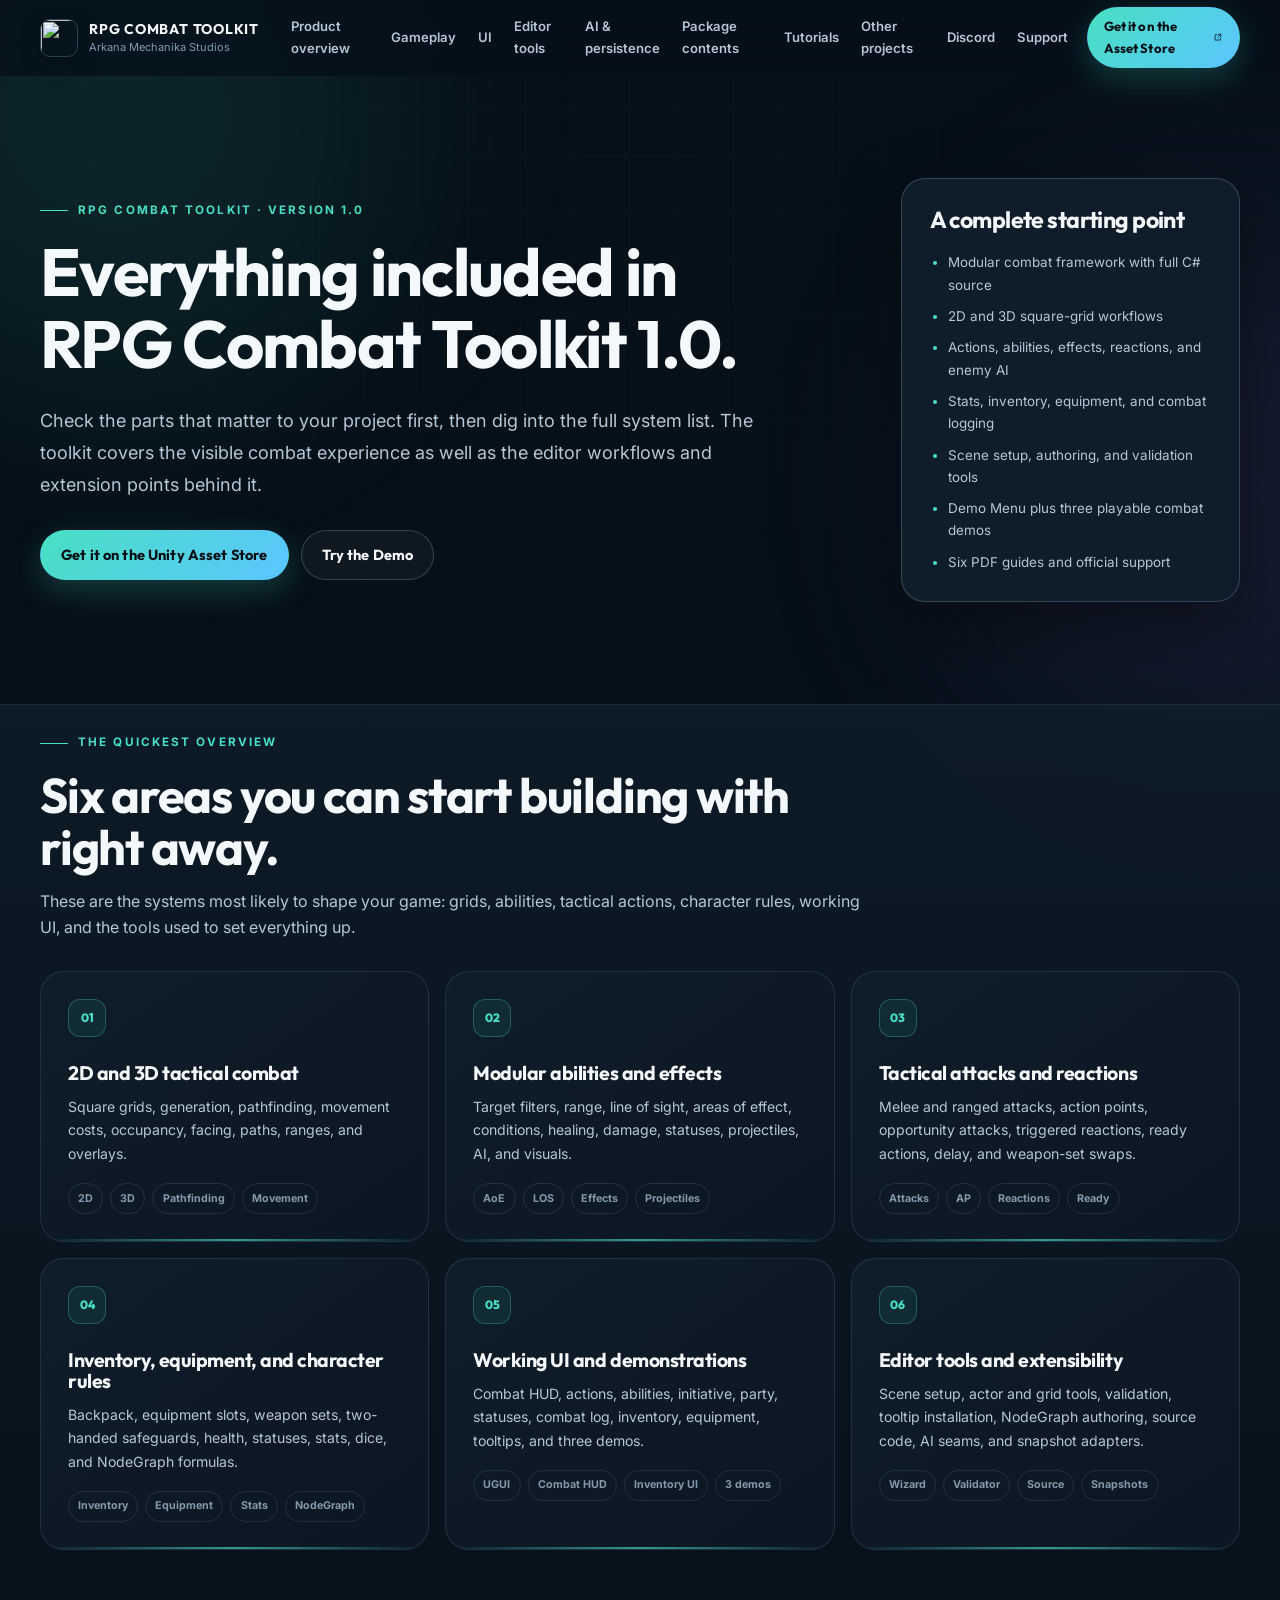
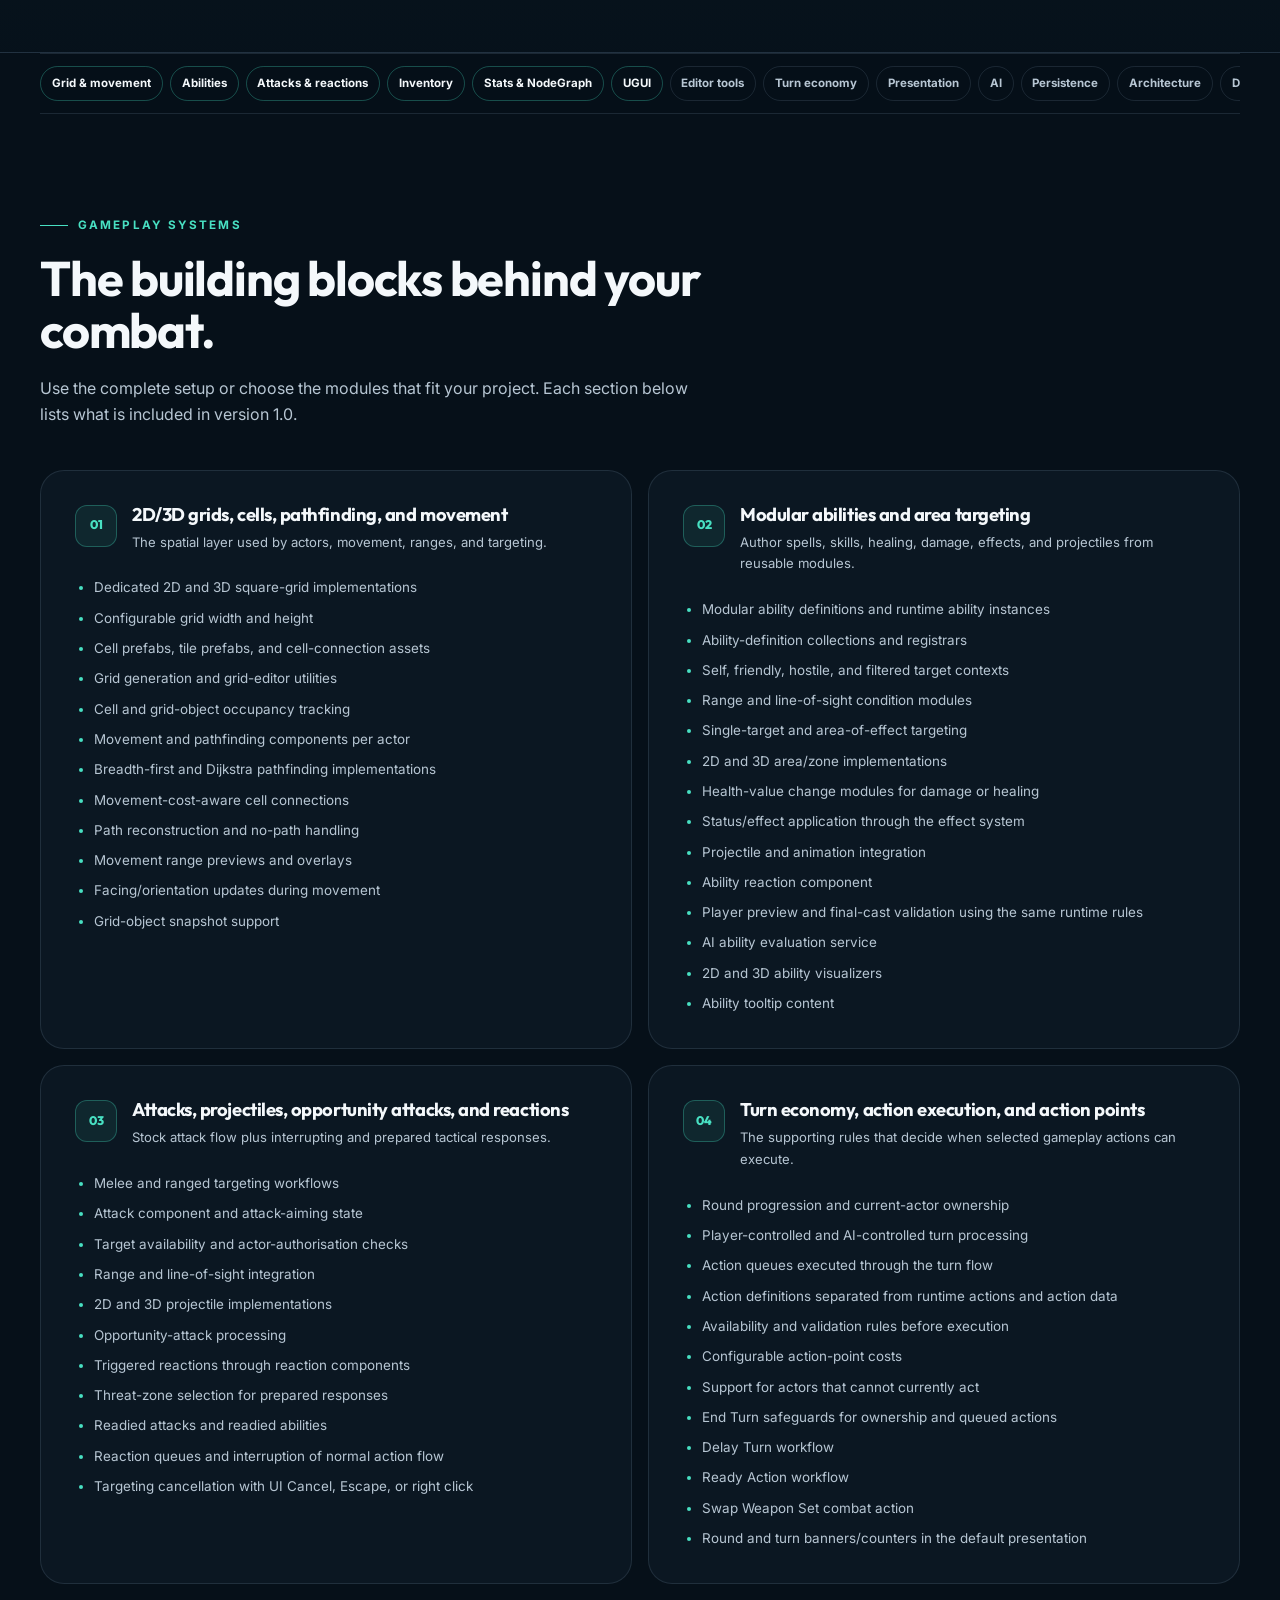
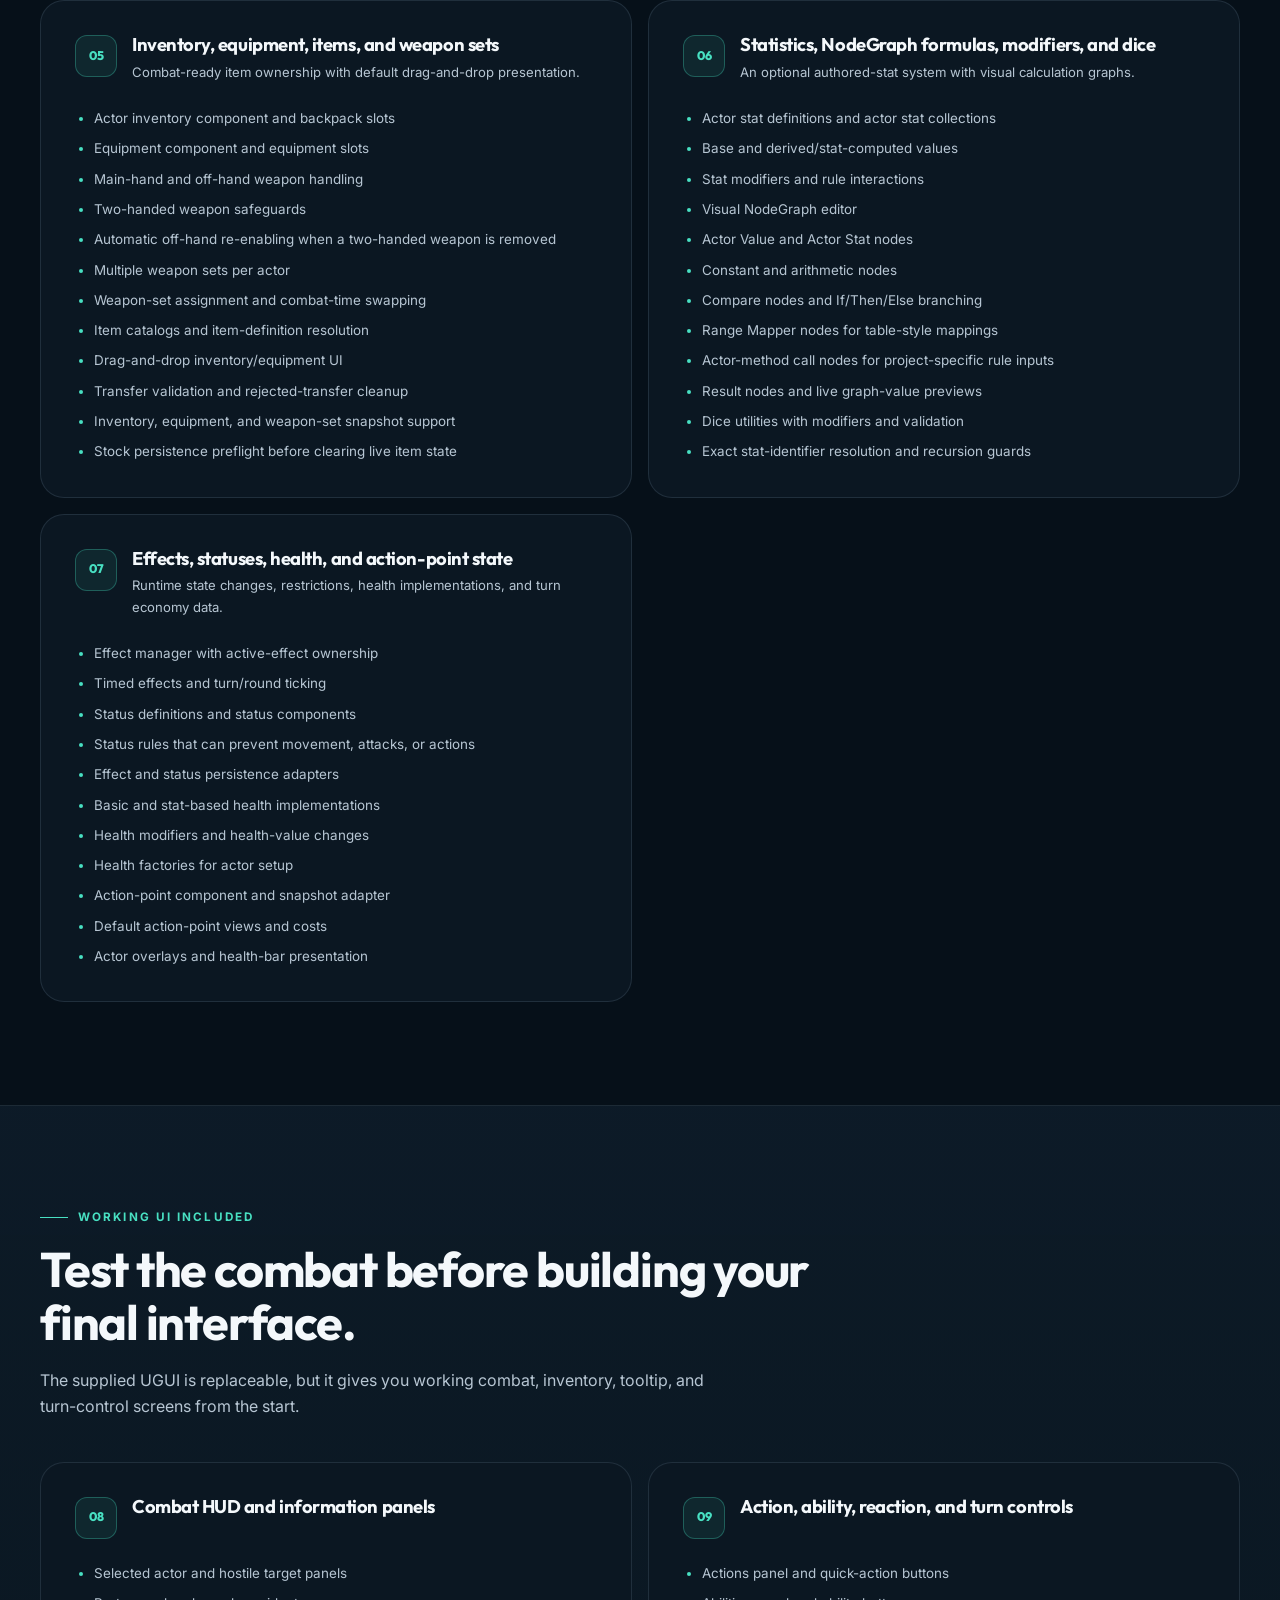
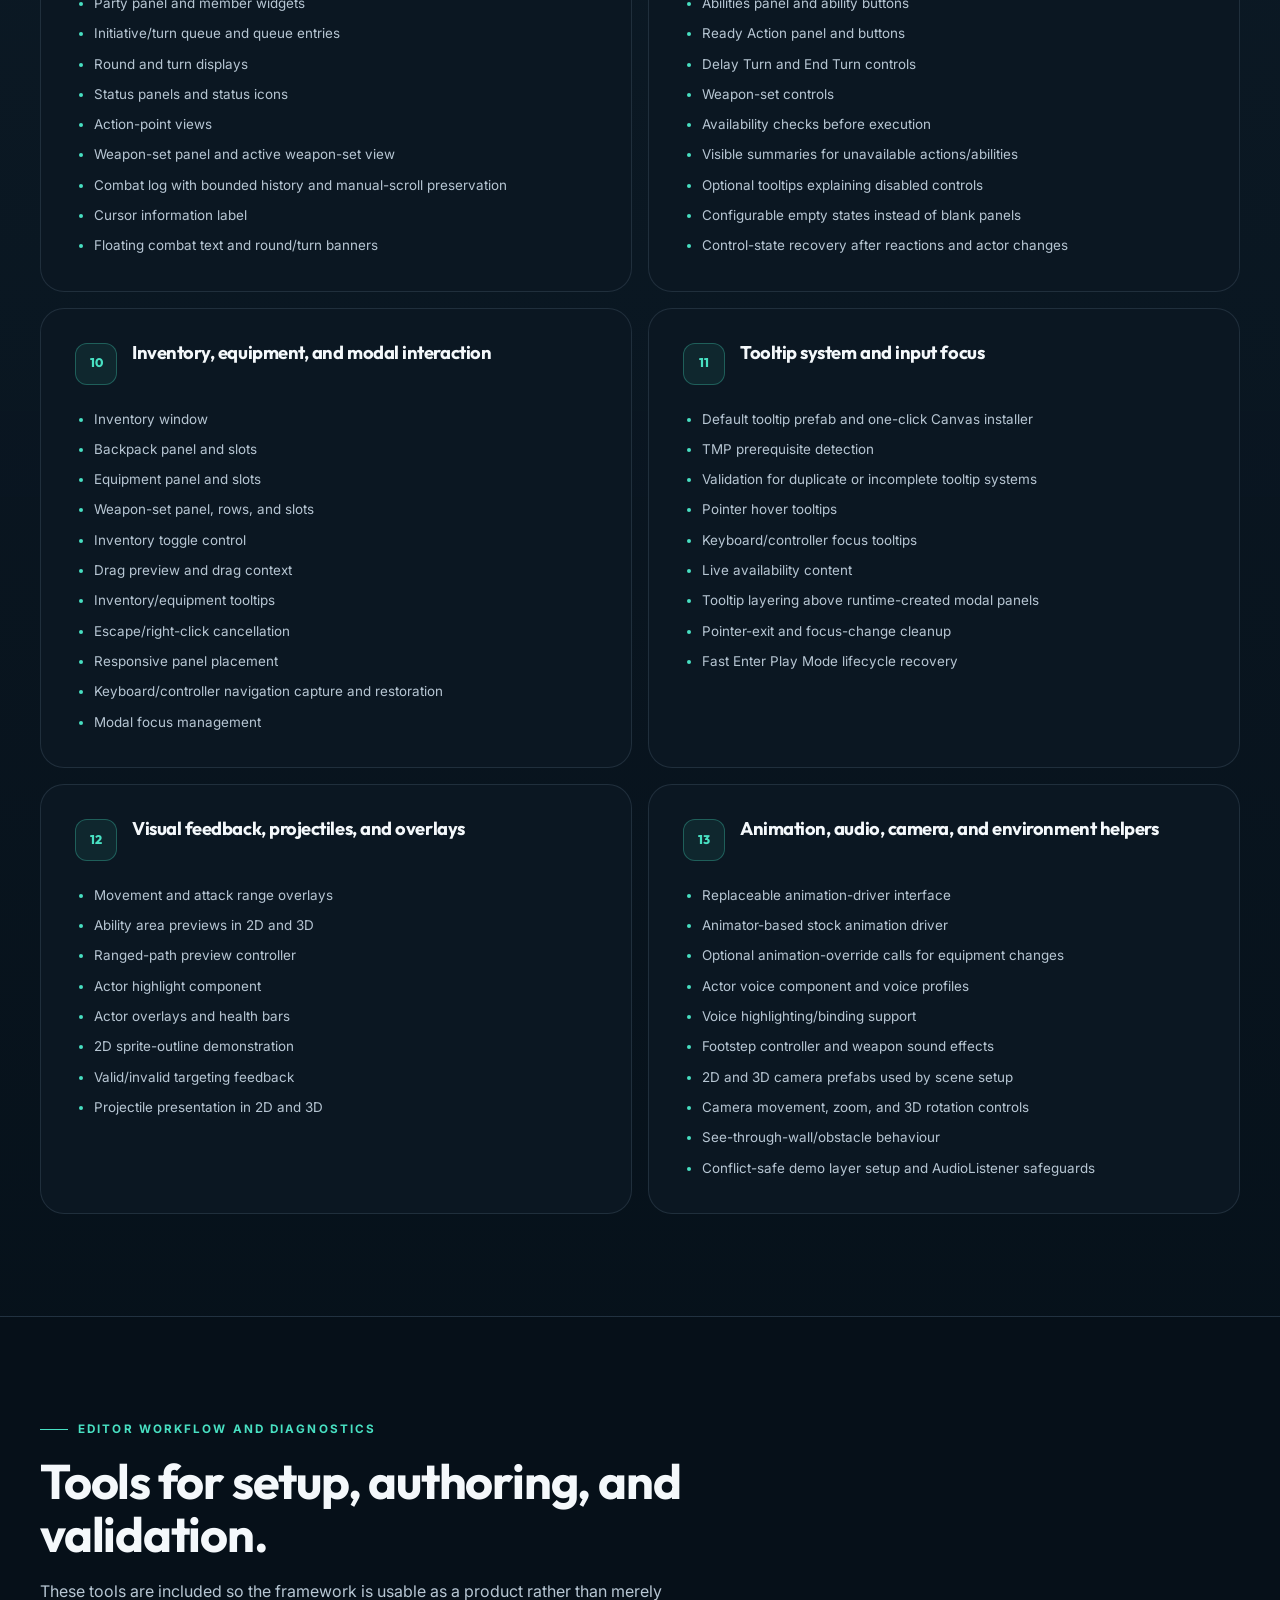
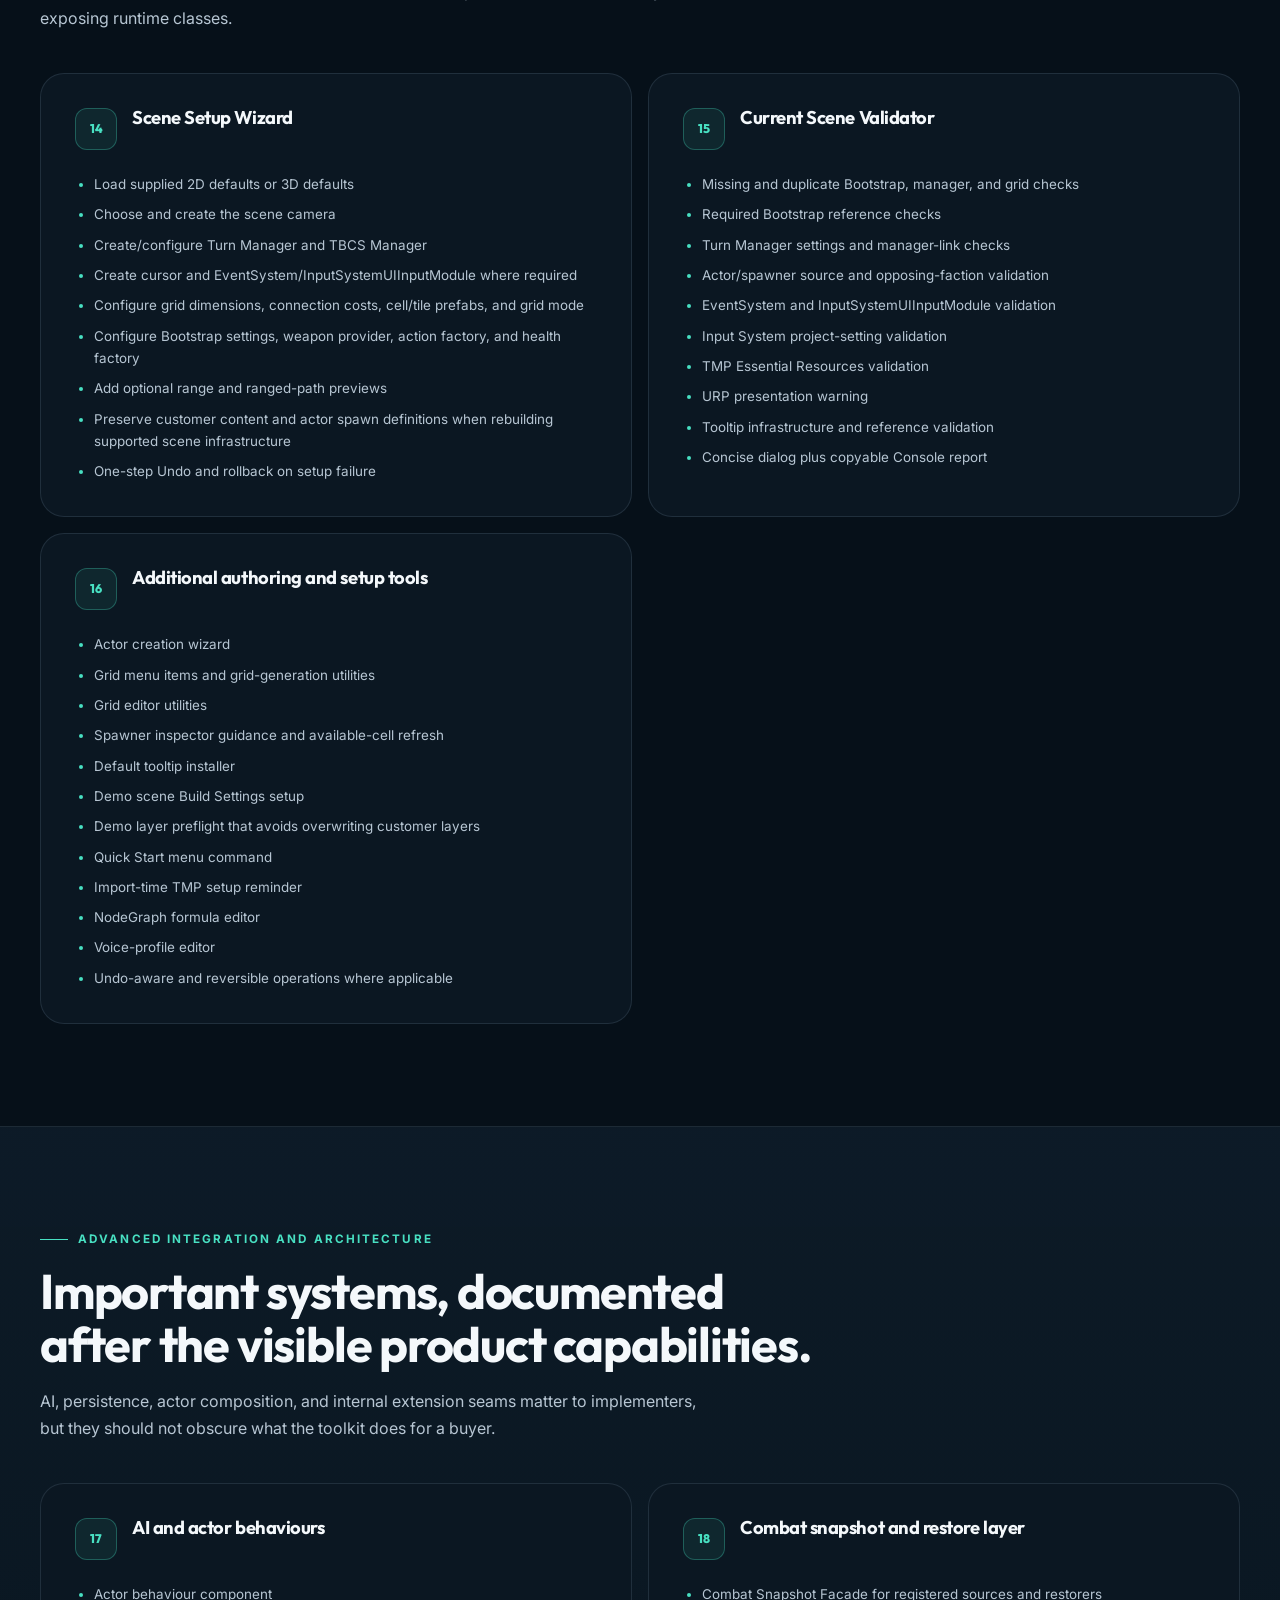
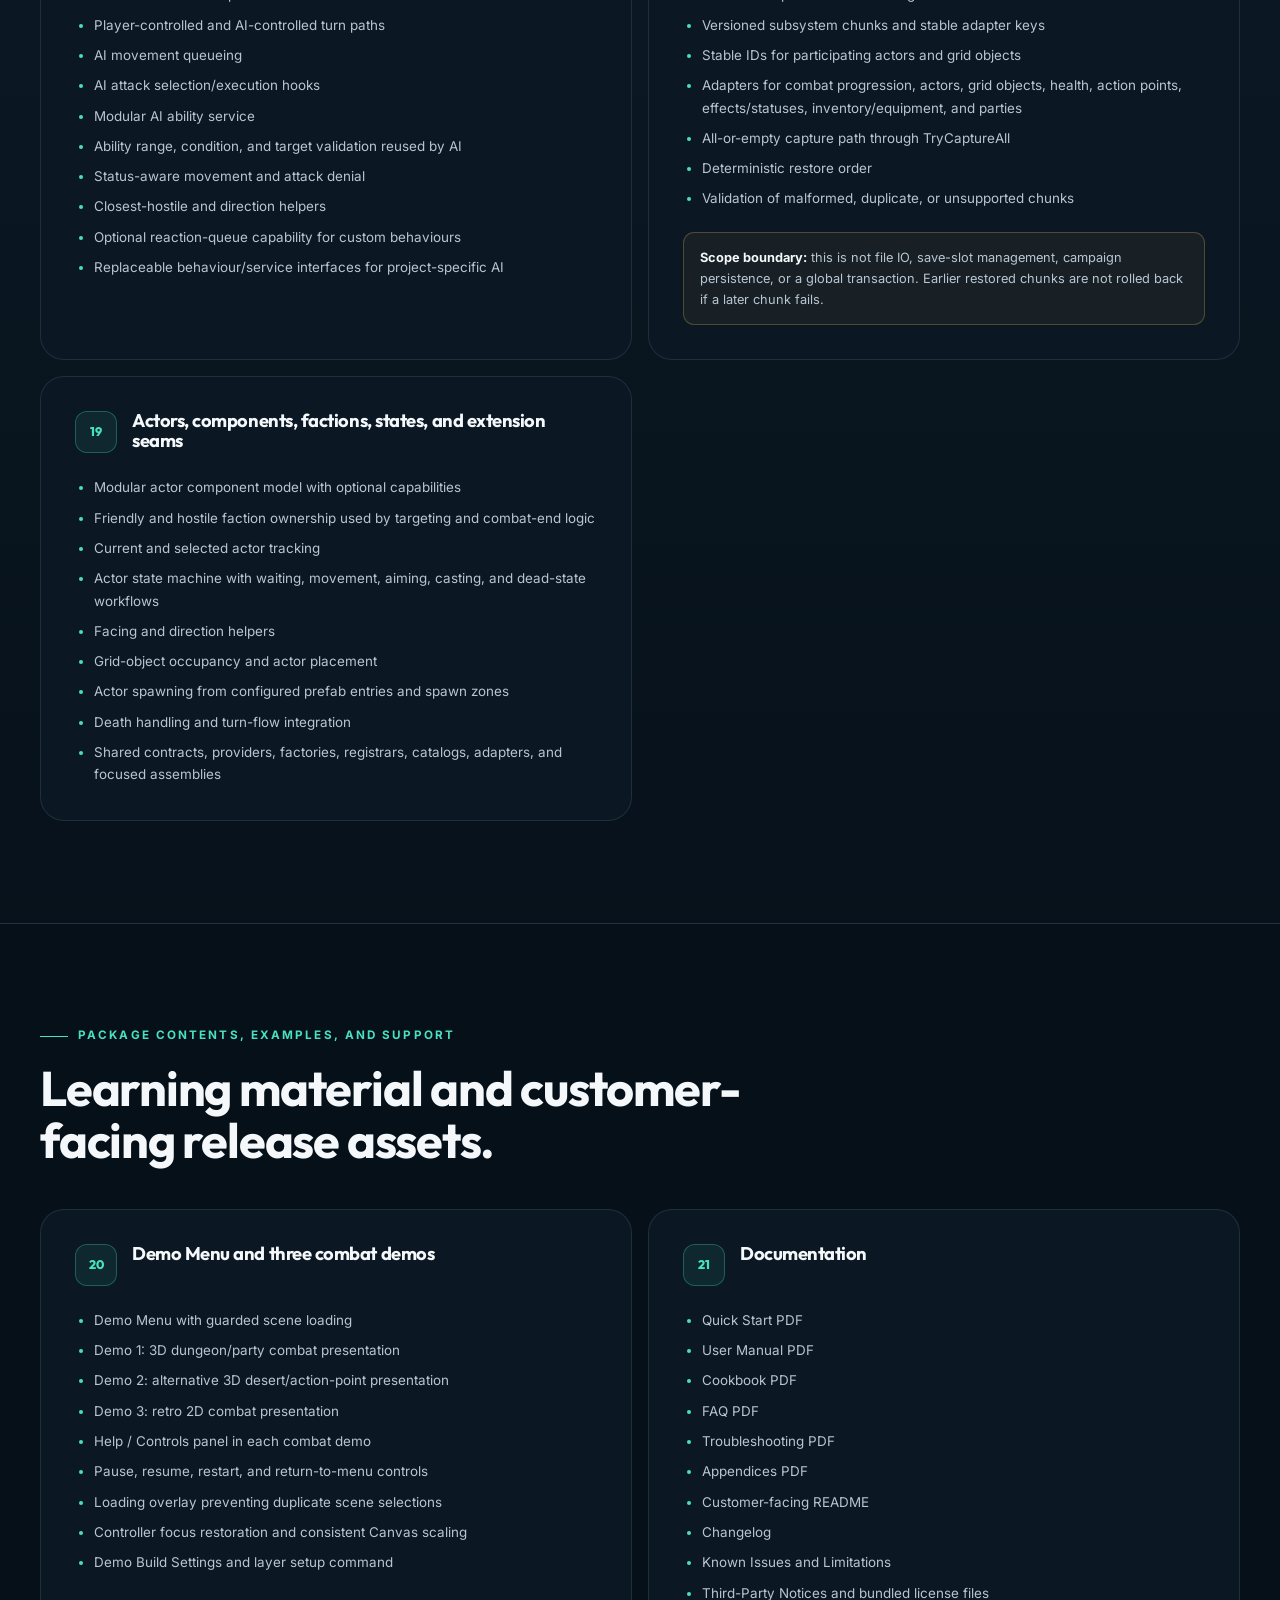
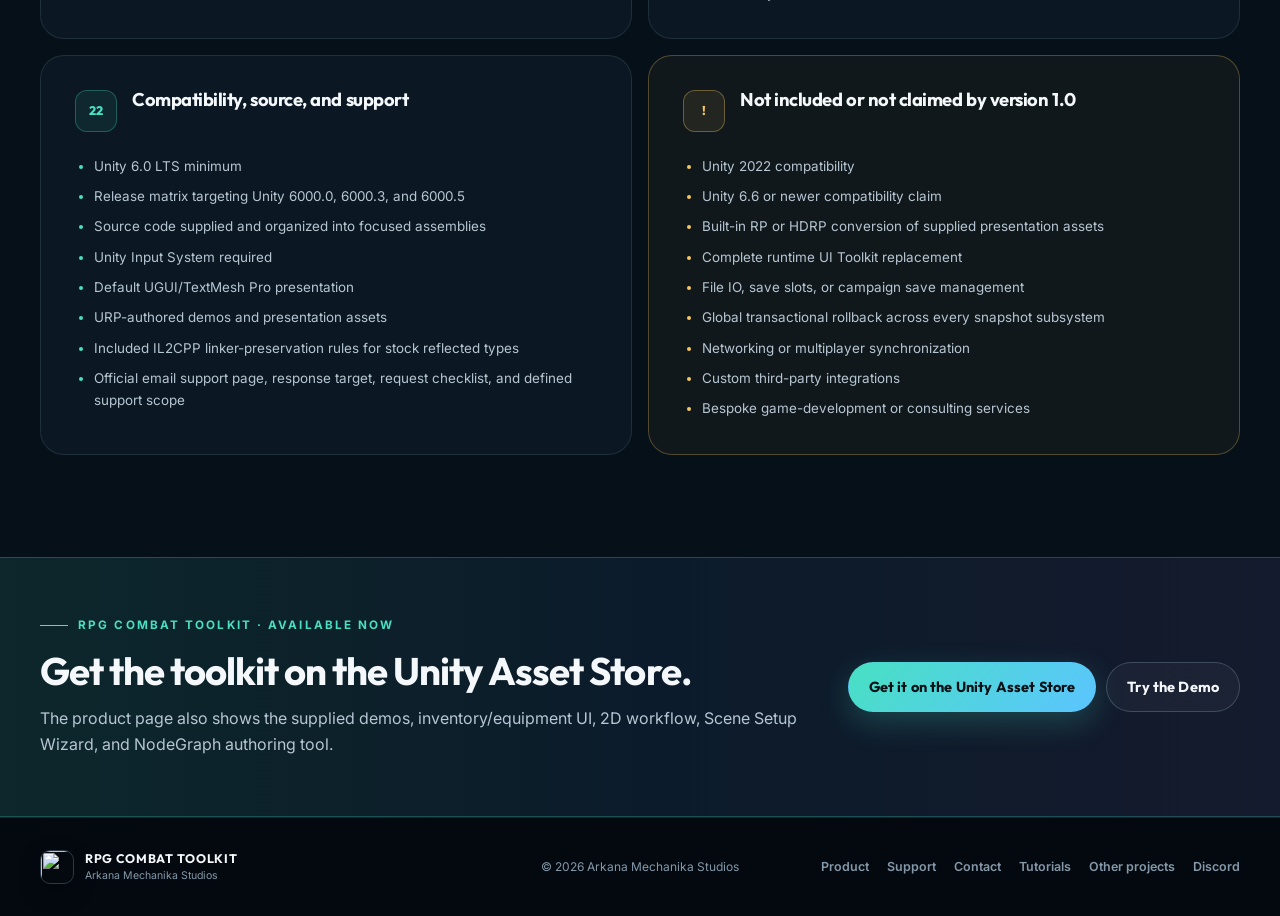
==== commit 19e542eb: "Update RPG Combat Toolkit released-product copy" ====
--- a/features/index.html
+++ b/features/index.html
@@ -28,7 +28,7 @@
 
   <header class="site-header" data-header>
     <nav class="nav container" aria-label="Primary navigation">
-      <a class="brand" href="/" aria-label="RPG Combat Toolkit home"><img src="/assets/logo.png" alt="" width="38" height="38"><span><strong>RPG Combat Toolkit</strong><small>Arkana Mechanika Studios</small></span></a>
+      <a class="brand" href="/" aria-label="RPG Combat Toolkit home"><img src="/assets/intro_screen2.png" alt="" width="38" height="38"><span><strong>RPG Combat Toolkit</strong><small>Arkana Mechanika Studios</small></span></a>
       <button class="nav-toggle" type="button" aria-expanded="false" aria-controls="nav-menu" data-nav-toggle><span class="sr-only">Open navigation</span><span></span><span></span><span></span></button>
       <div class="nav-menu" id="nav-menu" data-nav-menu>
         <a href="/">Product overview</a>
@@ -38,7 +38,7 @@
         <a href="#advanced">AI &amp; persistence</a>
         <a href="#package">Package contents</a>
         <a href="/support/">Support</a>
-        <a class="button button--small button--primary nav-demo" href="https://arkana-mechanika-studios.itch.io/rpg-combat-toolkit-demo-1" target="_blank" rel="noopener noreferrer">Play demo <svg aria-hidden="true"><use href="/assets/icons.svg#external"></use></svg></a>
+        <a class="button button--small button--primary nav-demo" href="https://assetstore.unity.com/packages/slug/397892" target="_blank" rel="noopener noreferrer">Get it on the Asset Store <svg aria-hidden="true"><use href="/assets/icons.svg#external"></use></svg></a>
       </div>
     </nav>
   </header>
@@ -50,9 +50,9 @@
           <p class="eyebrow"><span></span> RPG Combat Toolkit · Version 1.0</p>
           <h1>Complete feature list, ordered by buyer value.</h1>
           <p class="hero-lede">The page starts with the systems most likely to determine whether the asset fits a project: tactical grids and movement, modular abilities, reactions, character systems, working UI, and editor tooling. Lower-level architecture and turn bookkeeping remain documented, but they no longer lead the story.</p>
-          <div class="hero-actions"><a class="button button--primary" href="/">Return to product overview</a><a class="button button--secondary" href="#buyer-priorities">Start with the priorities</a></div>
+          <div class="hero-actions"><a class="button button--primary" href="https://assetstore.unity.com/packages/slug/397892" target="_blank" rel="noopener noreferrer">Get it on the Unity Asset Store</a><a class="button button--secondary" href="https://arkana-mechanika-studios.itch.io/rpg-combat-toolkit-demo-1" target="_blank" rel="noopener noreferrer">Try the Demo</a></div>
         </div>
-        <aside class="feature-summary reveal"><h2>What the package is</h2><ul><li>Source-included modular C# combat framework</li><li>2D and 3D square-grid workflows</li><li>Working gameplay modules and default UGUI</li><li>Scene setup, authoring, and validation tools</li><li>Demo Menu plus three playable combat demos</li><li>Six PDF guides and official support</li></ul></aside>
+        <aside class="feature-summary reveal"><h2>What the package is</h2><ul><li>Modular combat framework with full C# source</li><li>2D and 3D square-grid workflows</li><li>Actions, abilities, effects, reactions, and enemy AI</li><li>Stats, inventory, equipment, and combat logging</li><li>Scene setup, authoring, and validation tools</li><li>Demo Menu plus three playable combat demos</li><li>Six PDF guides and official support</li></ul></aside>
       </div>
     </section>
 
@@ -156,11 +156,11 @@
     </section>
 
     <section class="release-cta">
-      <div class="container release-layout reveal"><div><p class="eyebrow"><span></span> RPG Combat Toolkit</p><h2>Return to the screenshots and concrete examples.</h2><p>The product page shows the supplied demos, inventory/equipment UI, 2D workflow, Scene Setup Wizard, and NodeGraph authoring tool.</p></div><div class="release-actions"><a class="button button--primary" href="/#showcase">View screenshots</a><a class="button button--secondary" href="https://arkana-mechanika-studios.itch.io/rpg-combat-toolkit-demo-1" target="_blank" rel="noopener noreferrer">Play demo</a></div></div>
+      <div class="container release-layout reveal"><div><p class="eyebrow"><span></span> RPG Combat Toolkit · Available now</p><h2>Get the toolkit on the Unity Asset Store.</h2><p>The product page also shows the supplied demos, inventory/equipment UI, 2D workflow, Scene Setup Wizard, and NodeGraph authoring tool.</p></div><div class="release-actions"><a class="button button--primary" href="https://assetstore.unity.com/packages/slug/397892" target="_blank" rel="noopener noreferrer">Get it on the Unity Asset Store</a><a class="button button--secondary" href="https://arkana-mechanika-studios.itch.io/rpg-combat-toolkit-demo-1" target="_blank" rel="noopener noreferrer">Try the Demo</a></div></div>
     </section>
   </main>
 
-  <footer class="site-footer"><div class="container footer-layout"><a class="brand brand--footer" href="/"><img src="/assets/logo.png" alt="" width="34" height="34"><span><strong>RPG Combat Toolkit</strong><small>Arkana Mechanika Studios</small></span></a><p>© <span data-year></span> Arkana Mechanika Studios</p><nav aria-label="Footer navigation"><a href="/">Product</a><a href="/support/">Support</a><a href="mailto:arkana.mechanika.studios@gmail.com">Contact</a></nav></div></footer>
+  <footer class="site-footer"><div class="container footer-layout"><a class="brand brand--footer" href="/"><img src="/assets/intro_screen2.png" alt="" width="34" height="34"><span><strong>RPG Combat Toolkit</strong><small>Arkana Mechanika Studios</small></span></a><p>© <span data-year></span> Arkana Mechanika Studios</p><nav aria-label="Footer navigation"><a href="/">Product</a><a href="/support/">Support</a><a href="mailto:arkana.mechanika.studios@gmail.com">Contact</a></nav></div></footer>
   <script src="/site.js" defer></script>
 </body>
 </html>
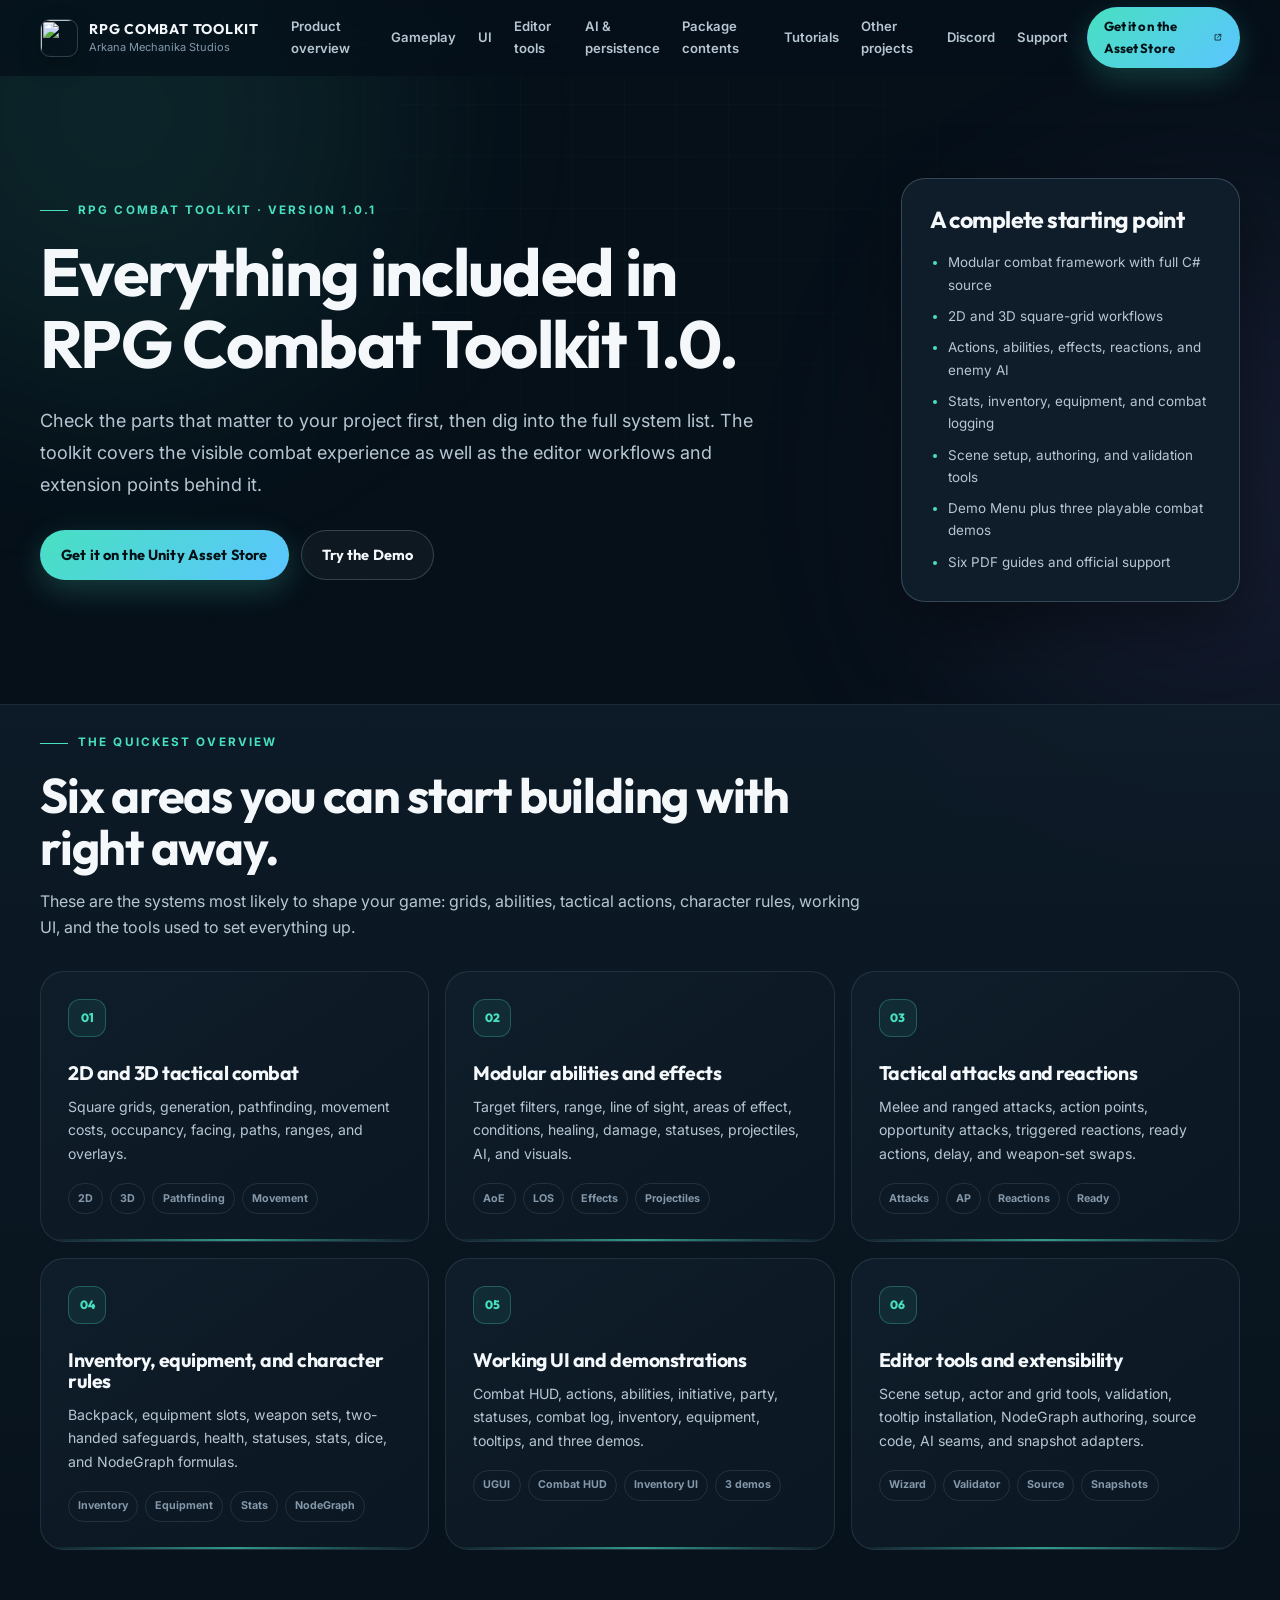
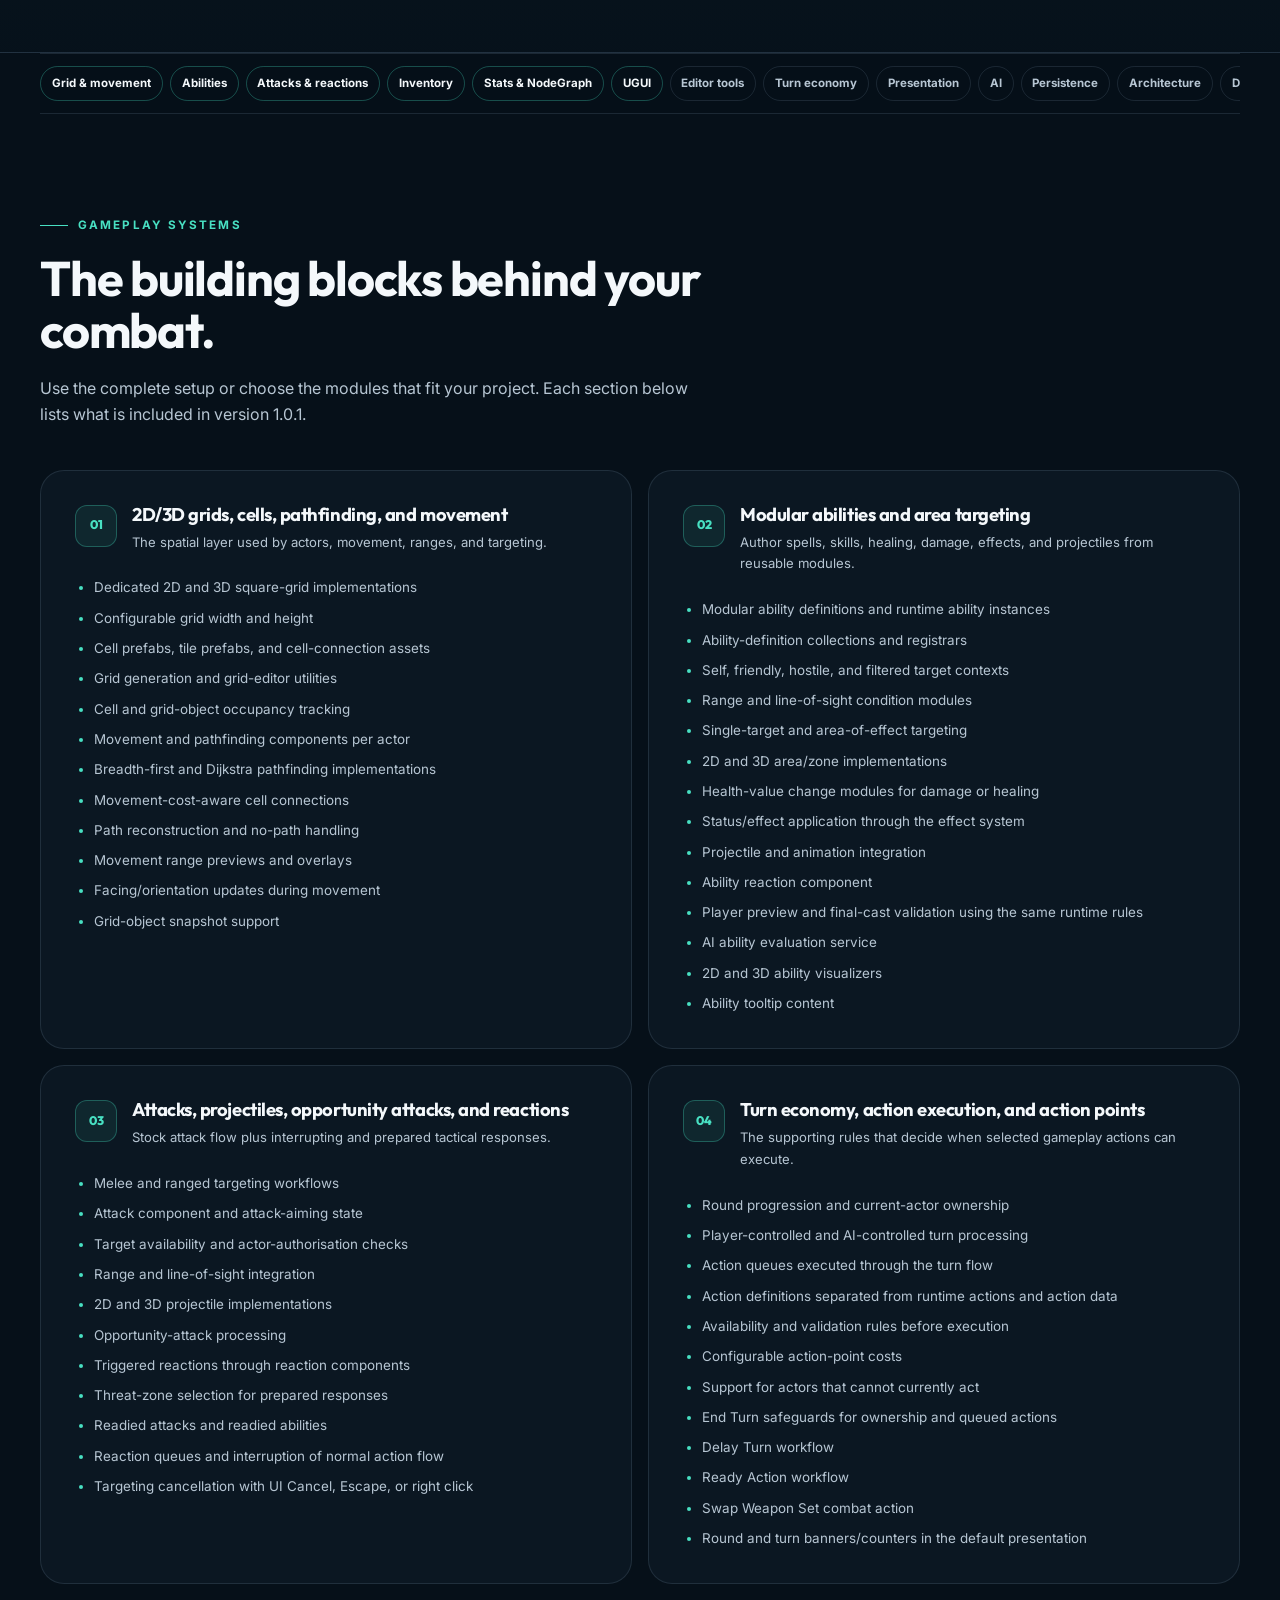
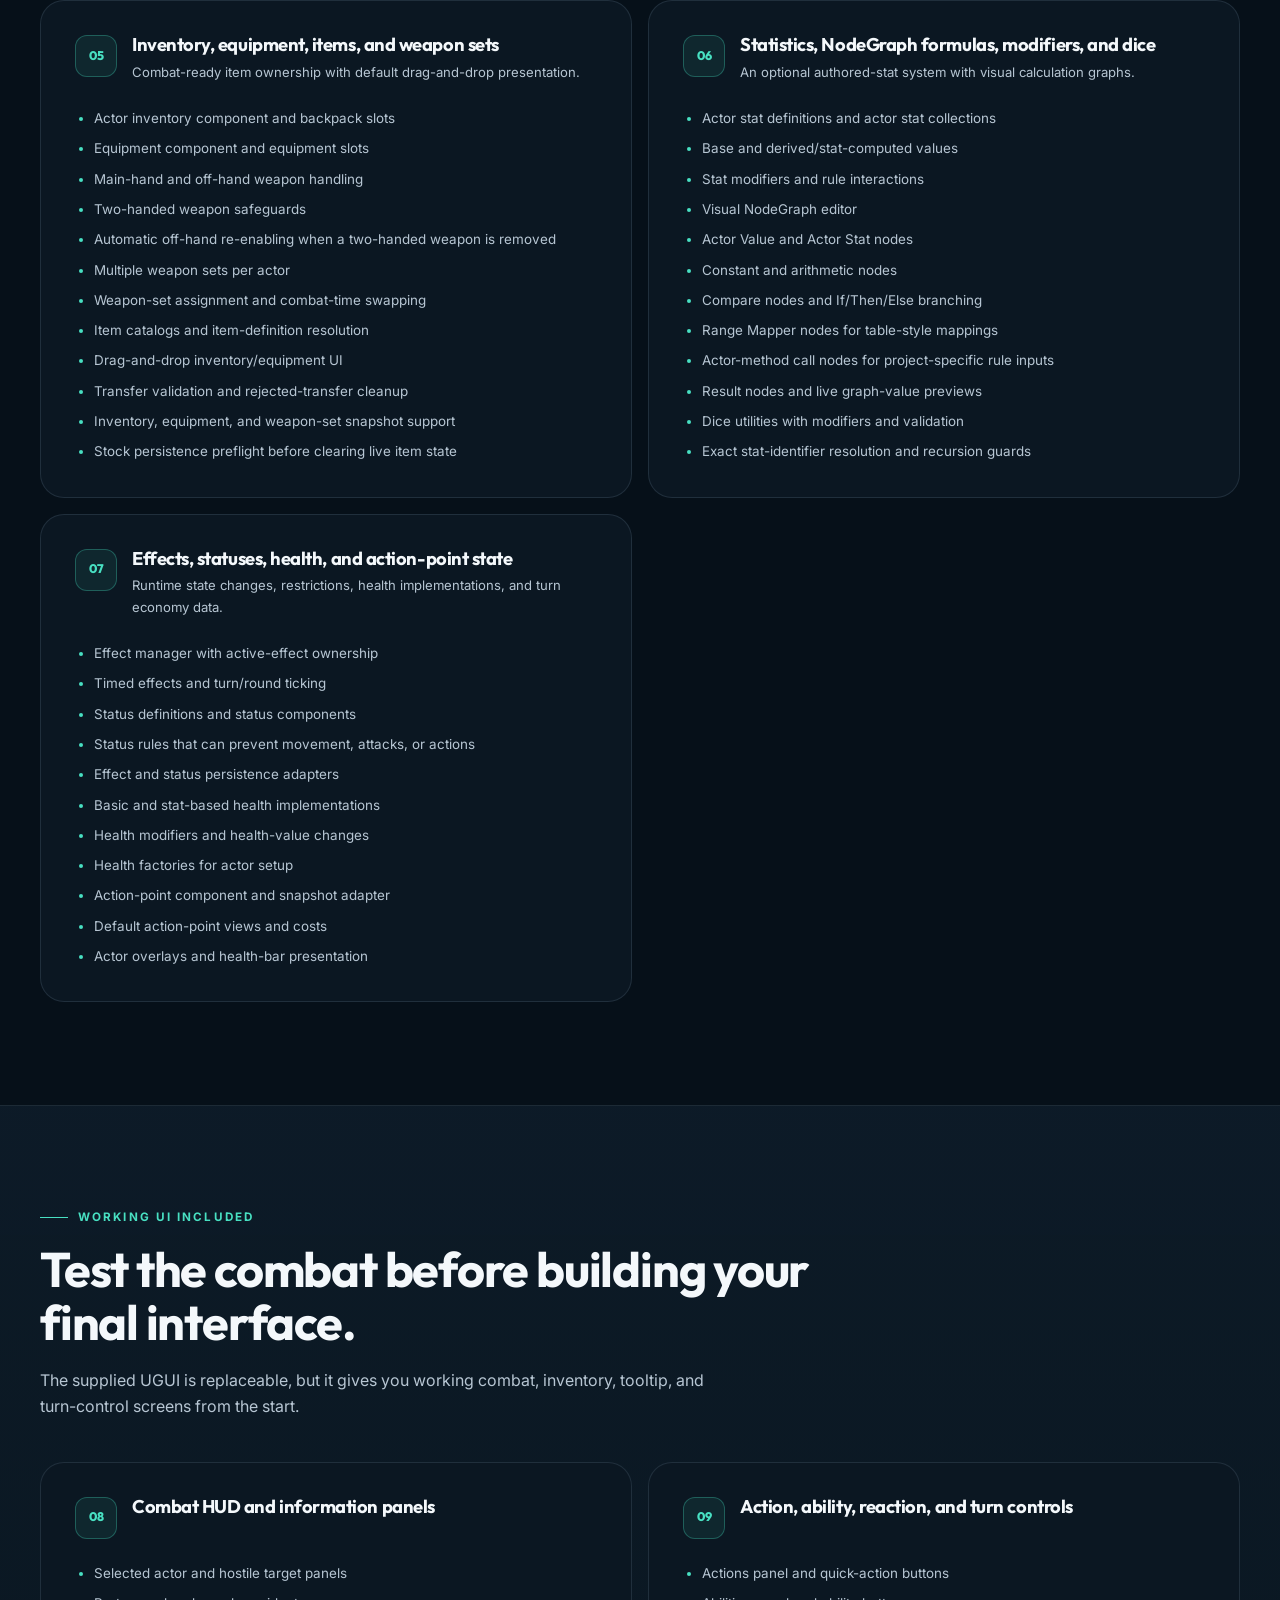
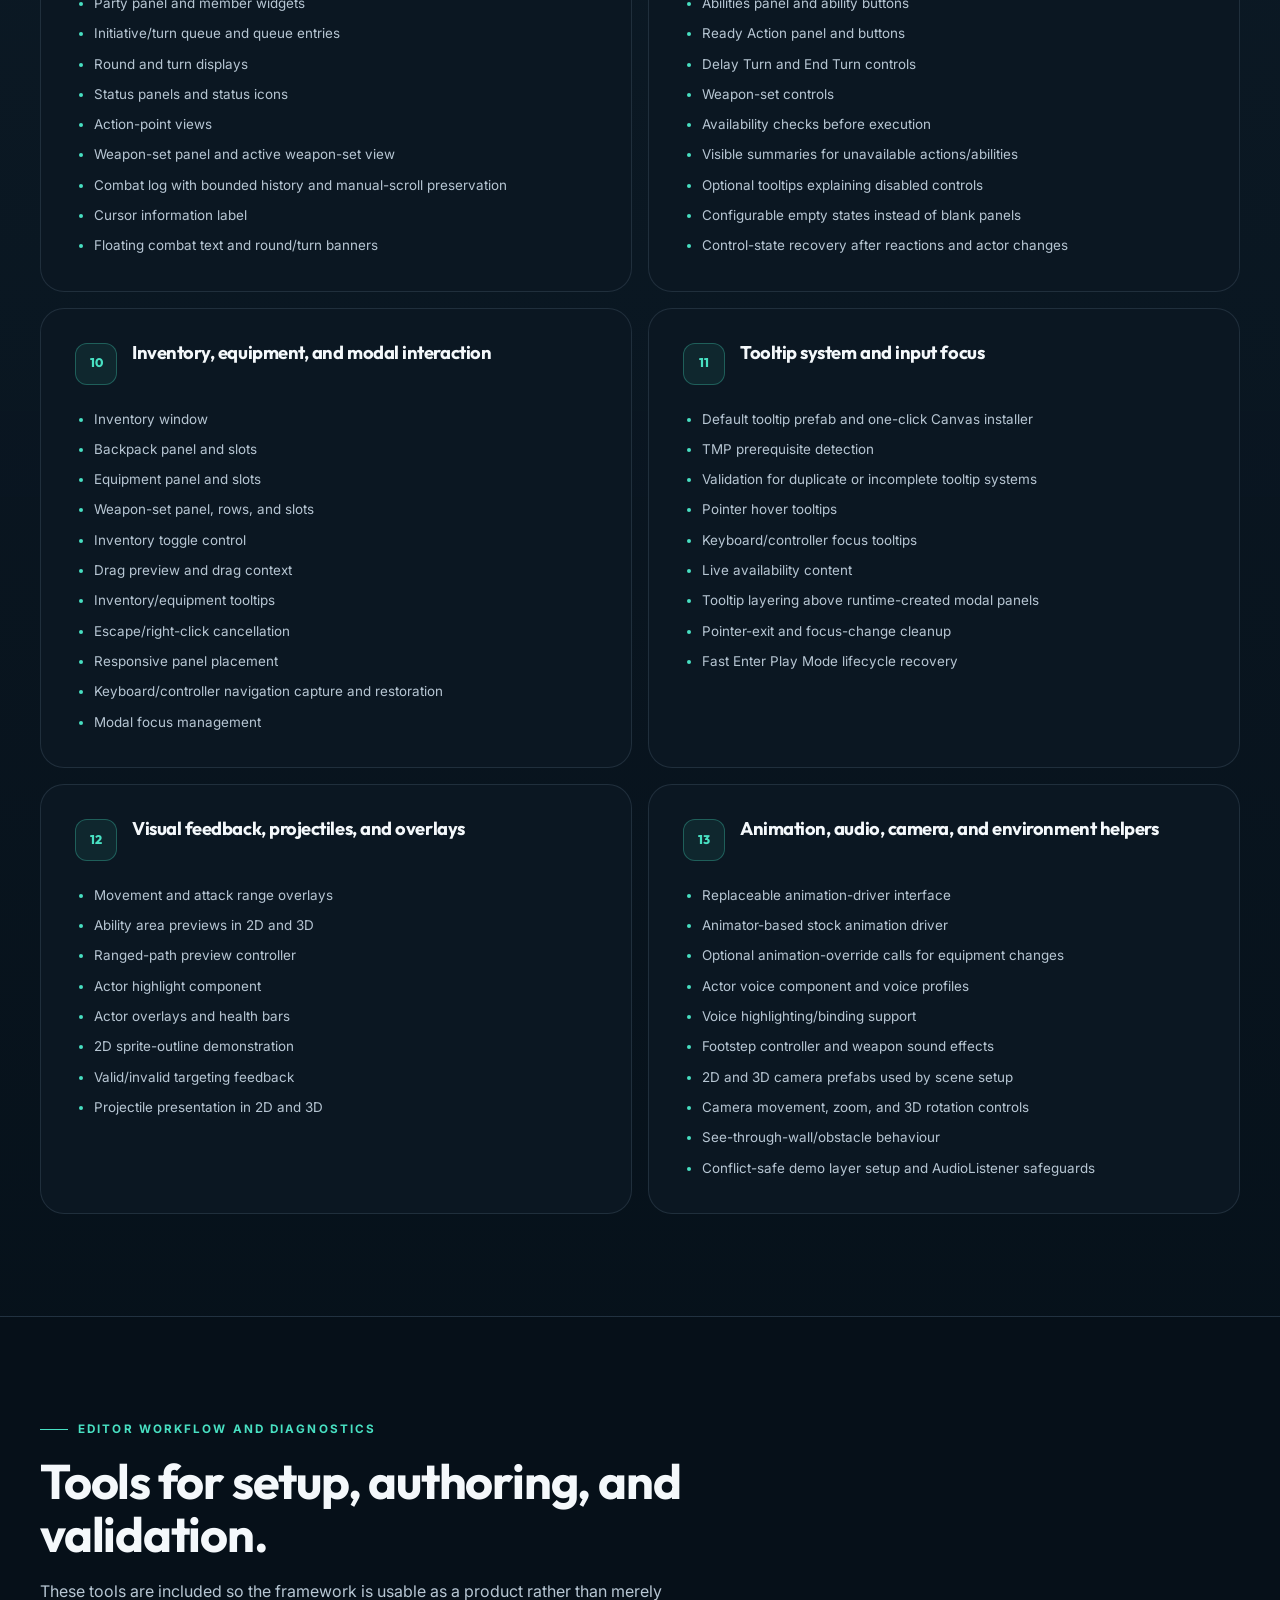
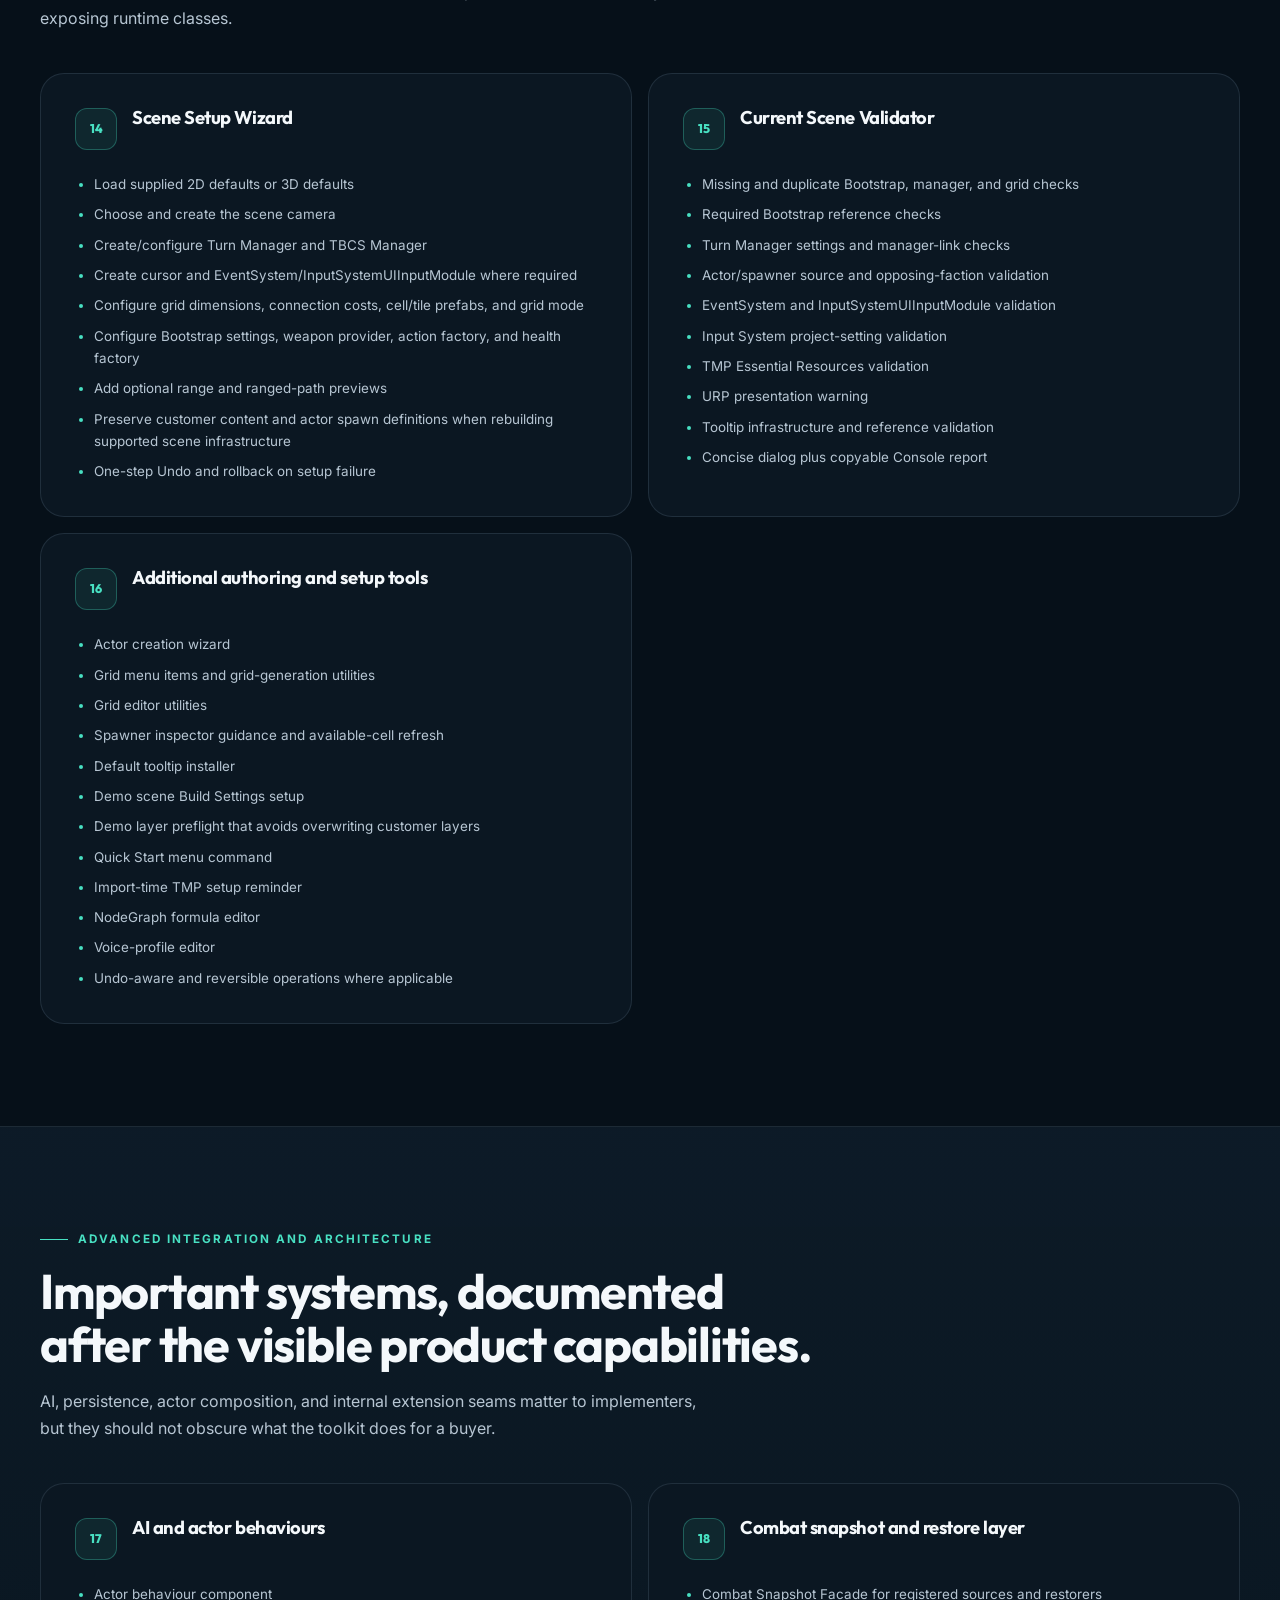
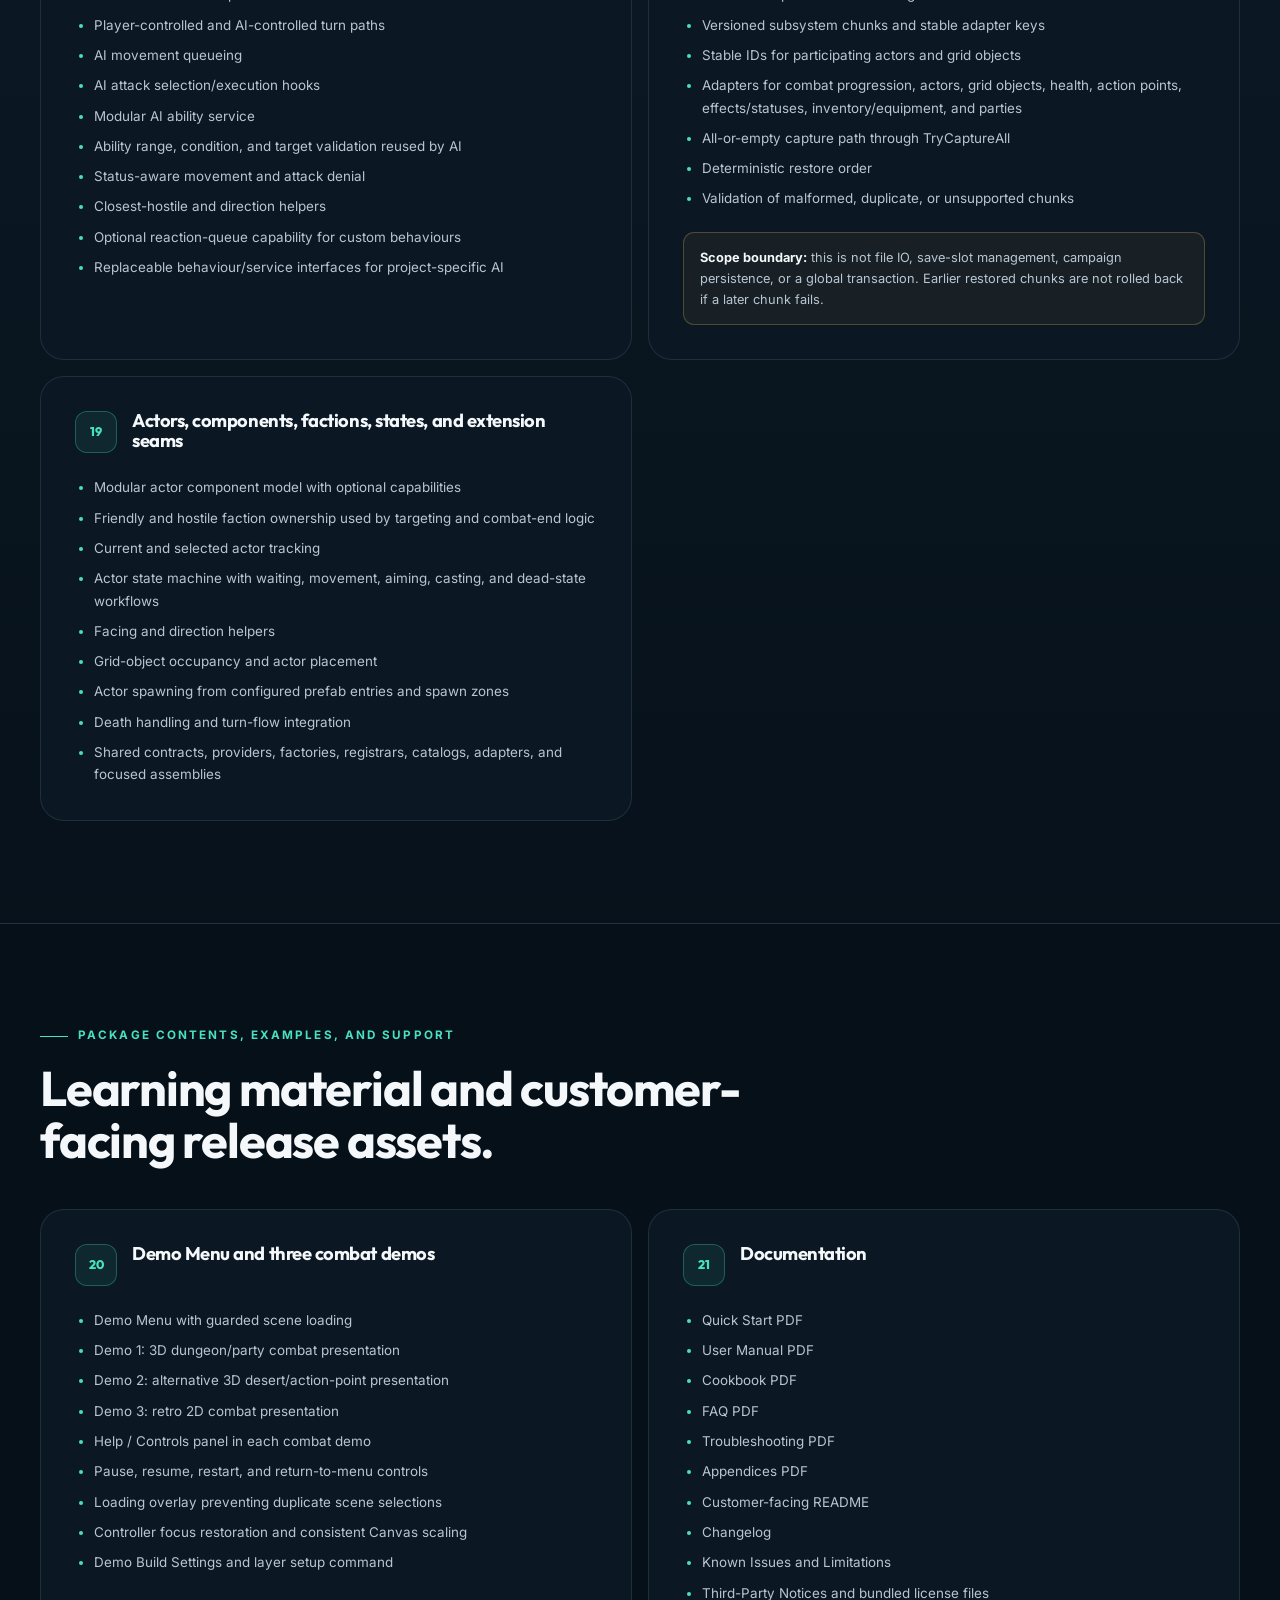
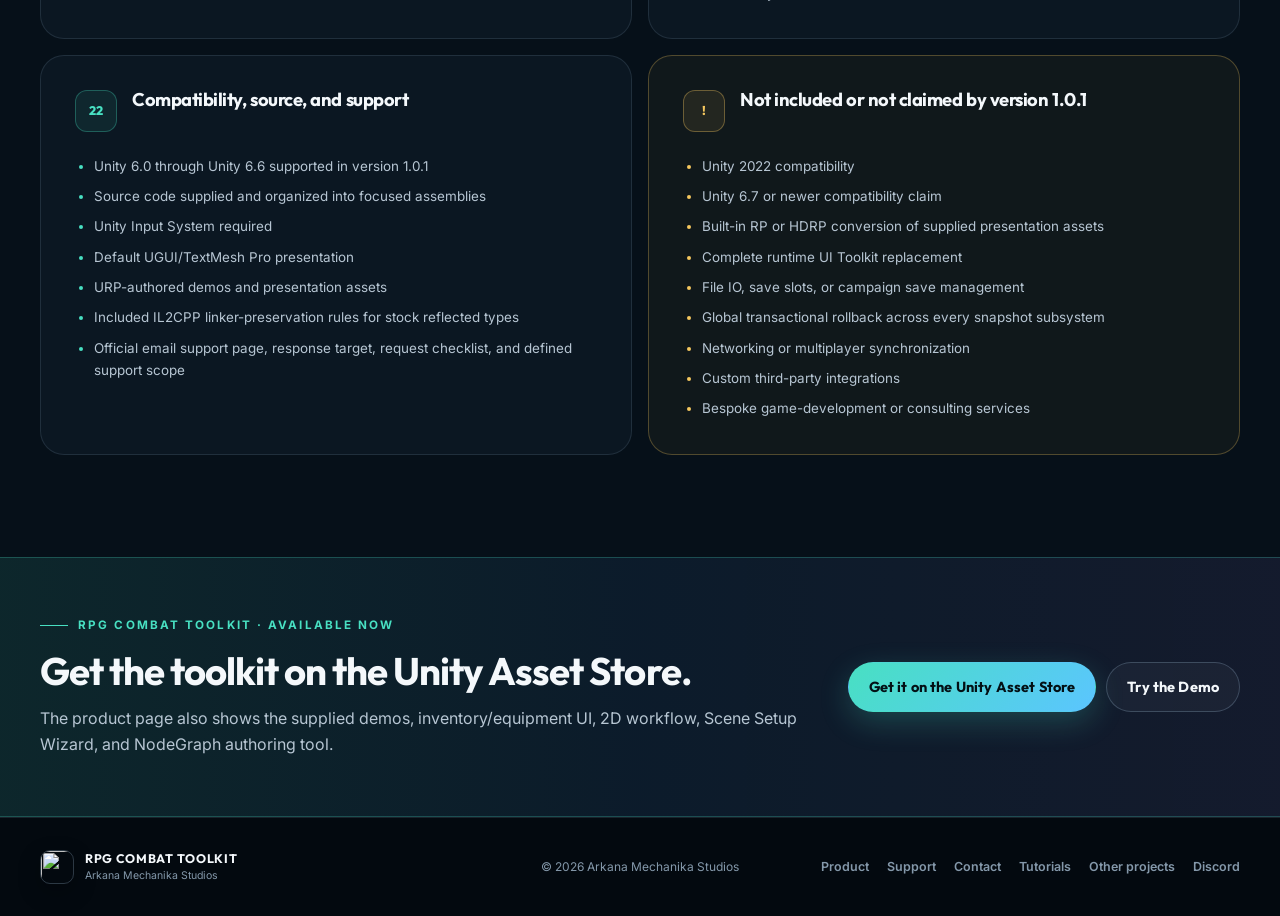
==== commit e9f3ee6a: "Update website for RPG Combat Toolkit 1.0.1 and Unity 6.6" ====
--- a/features/index.html
+++ b/features/index.html
@@ -3,8 +3,8 @@
 <head>
   <meta charset="utf-8">
   <meta name="viewport" content="width=device-width, initial-scale=1">
-  <title>RPG Combat Toolkit — Complete Version 1.0 Feature List</title>
-  <meta name="description" content="Complete buyer-prioritized feature list for RPG Combat Toolkit version 1.0: 2D/3D grids, abilities, reactions, inventory, stats, UI, editor tools, AI, persistence, demos, documentation, requirements, and limits.">
+  <title>RPG Combat Toolkit — Complete Version 1.0.1 Feature List</title>
+  <meta name="description" content="Complete buyer-prioritized feature list for RPG Combat Toolkit version 1.0.1: 2D/3D grids, abilities, reactions, inventory, stats, UI, editor tools, AI, persistence, demos, documentation, requirements, and limits.">
   <meta name="theme-color" content="#061019">
   <meta name="robots" content="index,follow,max-image-preview:large">
   <link rel="canonical" href="https://arkana-mechanika-studios.github.io/features/">
@@ -19,7 +19,7 @@
   <meta property="og:site_name" content="Arkana Mechanika Studios">
   <meta property="og:url" content="https://arkana-mechanika-studios.github.io/features/">
   <meta property="og:title" content="RPG Combat Toolkit — Complete Feature List">
-  <meta property="og:description" content="A buyer-prioritized description of every principal gameplay, UI, editor, AI, persistence, demo, and documentation system in version 1.0.">
+  <meta property="og:description" content="A buyer-prioritized description of every principal gameplay, UI, editor, AI, persistence, demo, and documentation system in version 1.0.1.">
   <meta property="og:image" content="https://arkana-mechanika-studios.github.io/assets/showcase/ac-graph.webp">
 </head>
 <body>
@@ -47,7 +47,7 @@
     <section class="section feature-hero">
       <div class="container feature-hero-layout">
         <div class="reveal">
-          <p class="eyebrow"><span></span> RPG Combat Toolkit · Version 1.0</p>
+          <p class="eyebrow"><span></span> RPG Combat Toolkit · Version 1.0.1</p>
           <h1>Complete feature list, ordered by buyer value.</h1>
           <p class="hero-lede">The page starts with the systems most likely to determine whether the asset fits a project: tactical grids and movement, modular abilities, reactions, character systems, working UI, and editor tooling. Lower-level architecture and turn bookkeeping remain documented, but they no longer lead the story.</p>
           <div class="hero-actions"><a class="button button--primary" href="https://assetstore.unity.com/packages/slug/397892" target="_blank" rel="noopener noreferrer">Get it on the Unity Asset Store</a><a class="button button--secondary" href="https://arkana-mechanika-studios.itch.io/rpg-combat-toolkit-demo-1" target="_blank" rel="noopener noreferrer">Try the Demo</a></div>
@@ -148,9 +148,9 @@
 
           <article class="catalogue-card reveal"><header><span>21</span><div><h3>Documentation</h3></div></header><ul><li>Quick Start PDF</li><li>User Manual PDF</li><li>Cookbook PDF</li><li>FAQ PDF</li><li>Troubleshooting PDF</li><li>Appendices PDF</li><li>Customer-facing README</li><li>Changelog</li><li>Known Issues and Limitations</li><li>Third-Party Notices and bundled license files</li></ul></article>
 
-          <article class="catalogue-card reveal"><header><span>22</span><div><h3>Compatibility, source, and support</h3></div></header><ul><li>Unity 6.0 LTS minimum</li><li>Release matrix targeting Unity 6000.0, 6000.3, and 6000.5</li><li>Source code supplied and organized into focused assemblies</li><li>Unity Input System required</li><li>Default UGUI/TextMesh Pro presentation</li><li>URP-authored demos and presentation assets</li><li>Included IL2CPP linker-preservation rules for stock reflected types</li><li>Official email support page, response target, request checklist, and defined support scope</li></ul></article>
+          <article class="catalogue-card reveal"><header><span>22</span><div><h3>Compatibility, source, and support</h3></div></header><ul><li>Unity 6.0 through Unity 6.6 supported in version 1.0.1</li><li>Source code supplied and organized into focused assemblies</li><li>Unity Input System required</li><li>Default UGUI/TextMesh Pro presentation</li><li>URP-authored demos and presentation assets</li><li>Included IL2CPP linker-preservation rules for stock reflected types</li><li>Official email support page, response target, request checklist, and defined support scope</li></ul></article>
 
-          <article class="catalogue-card catalogue-card--warning reveal"><header><span>!</span><div><h3>Not included or not claimed by version 1.0</h3></div></header><ul><li>Unity 2022 compatibility</li><li>Unity 6.6 or newer compatibility claim</li><li>Built-in RP or HDRP conversion of supplied presentation assets</li><li>Complete runtime UI Toolkit replacement</li><li>File IO, save slots, or campaign save management</li><li>Global transactional rollback across every snapshot subsystem</li><li>Networking or multiplayer synchronization</li><li>Custom third-party integrations</li><li>Bespoke game-development or consulting services</li></ul></article>
+          <article class="catalogue-card catalogue-card--warning reveal"><header><span>!</span><div><h3>Not included or not claimed by version 1.0.1</h3></div></header><ul><li>Unity 2022 compatibility</li><li>Unity 6.7 or newer compatibility claim</li><li>Built-in RP or HDRP conversion of supplied presentation assets</li><li>Complete runtime UI Toolkit replacement</li><li>File IO, save slots, or campaign save management</li><li>Global transactional rollback across every snapshot subsystem</li><li>Networking or multiplayer synchronization</li><li>Custom third-party integrations</li><li>Bespoke game-development or consulting services</li></ul></article>
         </div>
       </div>
     </section>
